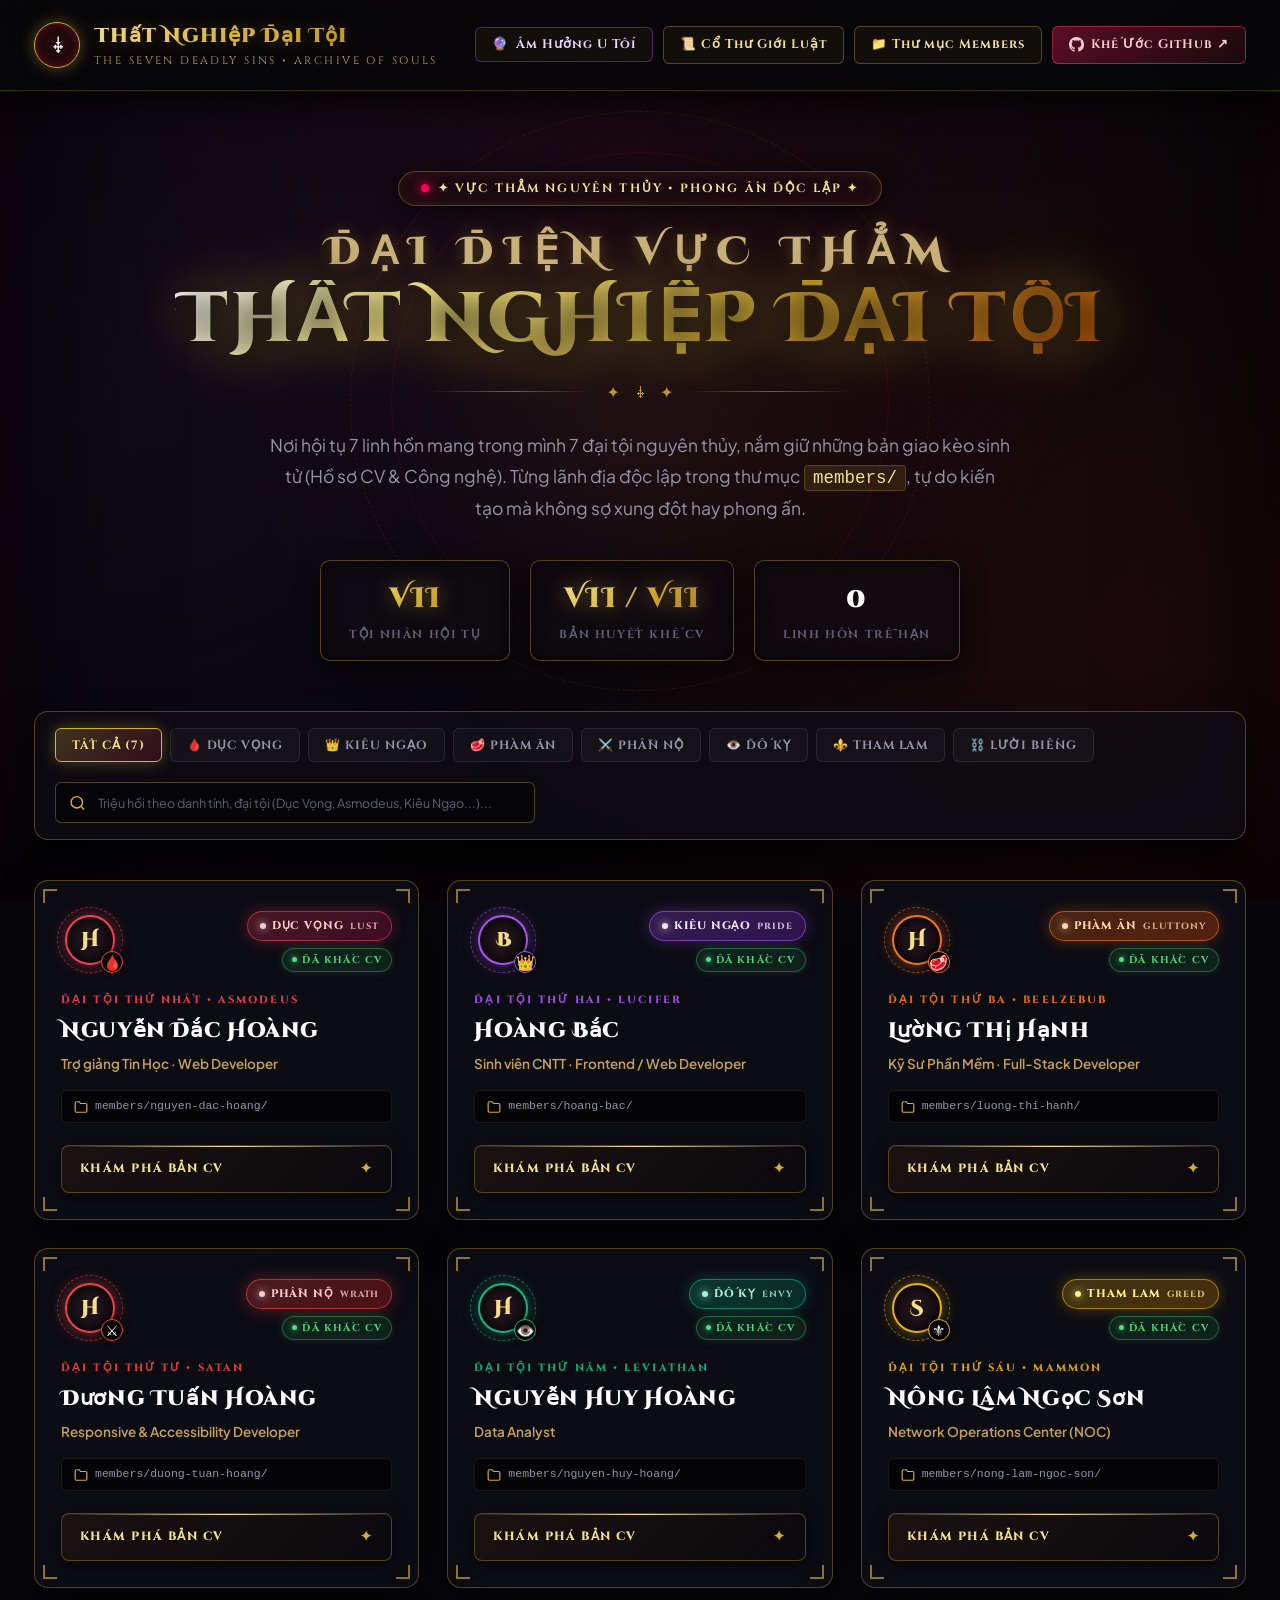
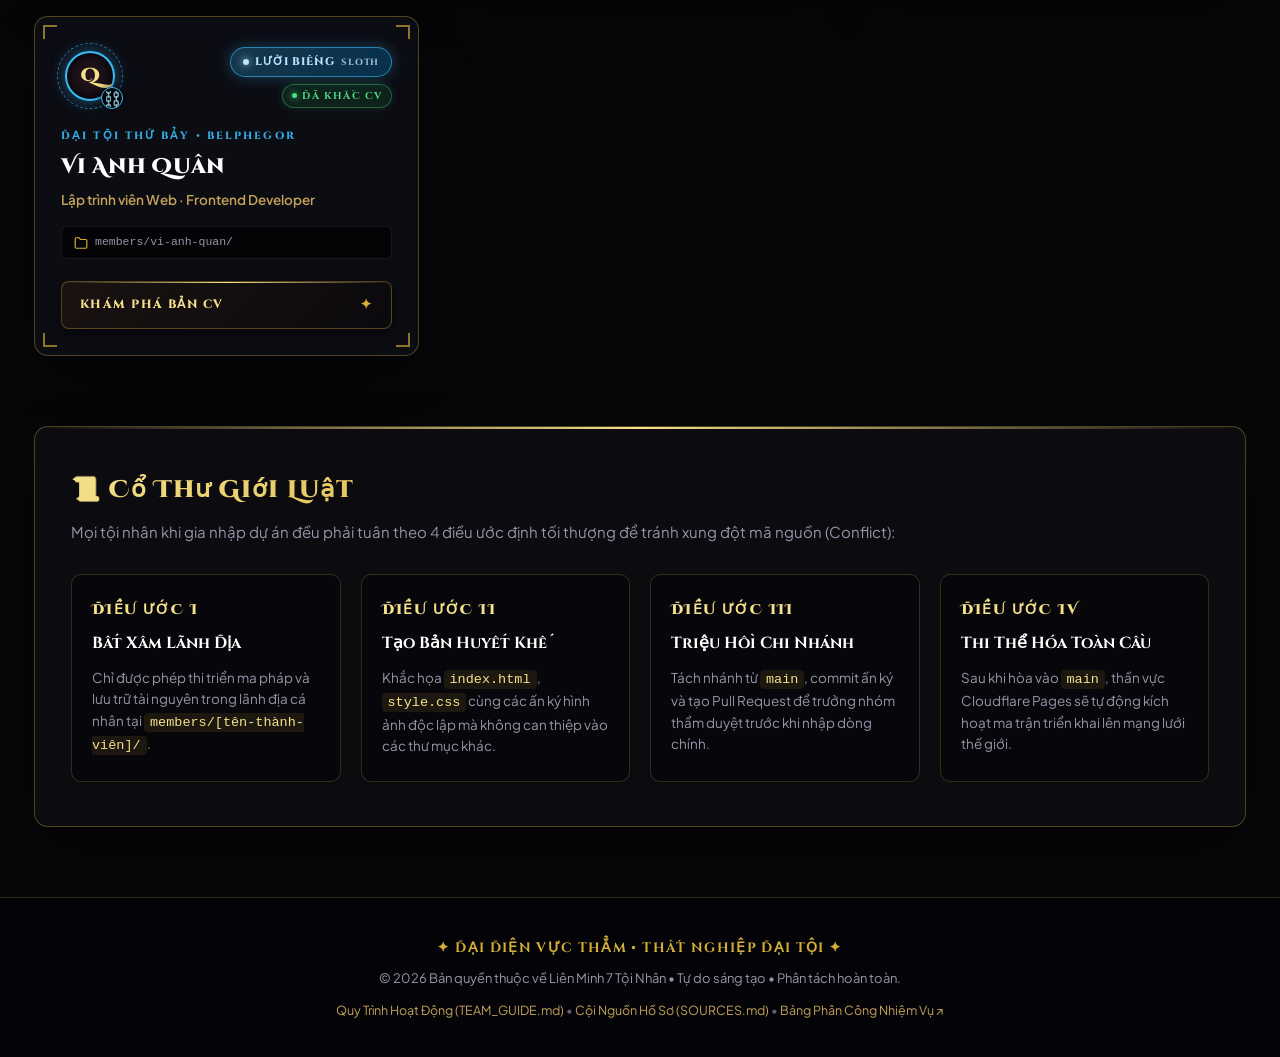
==== index.html @ 137ae4e3 "feat: overhaul main portal UI/UX with dark gothic horror, 3D tilt cards, ember canvas, and bling-bli" ====
<!DOCTYPE html>
<html lang="vi">
<head>
  <meta charset="UTF-8">
  <meta name="viewport" content="width=device-width, initial-scale=1.0">
  <title>Thất Nghiệp Đại Tội — Đại Điện Vực Thẳm 7 Tội Nhân</title>
  <meta name="description" content="Trang chủ và cổng lưu trữ hồ sơ CV cá nhân của 7 đại tội nhân nhóm Thất Nghiệp Đại Tội. Không gian hắc ám, huyền bí và độc lập.">
  <link rel="stylesheet" href="style.css">
  <link rel="icon" type="image/svg+xml" href="data:image/svg+xml,<svg xmlns='http://www.w3.org/2000/svg' viewBox='0 0 24 24' fill='%23d4af37'><polygon points='12 2 15 8 22 9 17 14 18 21 12 17 6 21 7 14 2 9 9 8 12 2'/></svg>">
</head>
<body>

  <!-- Dynamic Horror Canvas (Embers, Dark Mist & Bling Stars) -->
  <canvas id="horrorCanvas"></canvas>

  <!-- Dark Gothic Vignette -->
  <div class="vignette-overlay"></div>

  <!-- Top Navigation Bar -->
  <header class="site-header" id="topHeader">
    <div class="container nav-wrap">
      <a href="./" class="brand-badge" id="brandLink" title="Đại Điện Thất Nghiệp Đại Tội">
        <div class="brand-icon-seal">⸸</div>
        <div class="brand-text">
          <h1>Thất Nghiệp Đại Tội</h1>
          <span>THE SEVEN DEADLY SINS &bull; ARCHIVE OF SOULS</span>
        </div>
      </a>

      <nav class="nav-actions" aria-label="Điều hướng nhanh">
        <button class="btn-nav audio-toggle" id="btnAudioToggle" title="Bật/Tắt âm hưởng u tối huyền bí">
          <span id="audioIcon">🔮</span>
          <span id="audioText">Âm Hưởng U Tối</span>
        </button>
        <a class="btn-nav" href="#workflowSection" id="navRules">
          <span>📜 Cổ Thư Giới Luật</span>
        </a>
        <a class="btn-nav" href="members/" id="navMembersDir">
          <span>📁 Thư mục Members</span>
        </a>
        <a class="btn-nav primary" href="https://github.com/hoang-nguyen05/That-Nghiep-Dai-Toi" target="_blank" rel="noopener noreferrer" id="navGithub">
          <svg width="15" height="15" viewBox="0 0 24 24" fill="currentColor"><path d="M12 0C5.37 0 0 5.37 0 12c0 5.31 3.435 9.795 8.205 11.385.6.105.825-.255.825-.57 0-.285-.015-1.23-.015-2.235-3.015.555-3.795-.735-4.035-1.41-.135-.345-.72-1.41-1.23-1.695-.42-.225-1.02-.78-.015-.795.945-.015 1.62.87 1.845 1.23 1.08 1.815 2.805 1.305 3.495.99.105-.78.42-1.305.765-1.605-2.67-.3-5.46-1.335-5.46-5.925 0-1.305.465-2.385 1.23-3.225-.12-.3-.54-1.53.12-3.18 0 0 1.005-.315 3.3 1.23.96-.27 1.98-.405 3-.405s2.04.135 3 .405c2.295-1.56 3.3-1.23 3.3-1.23.66 1.65.24 2.88.12 3.18.765.84 1.23 1.905 1.23 3.225 0 4.605-2.805 5.625-5.475 5.925.435.375.81 1.095.81 2.22 0 1.605-.015 2.895-.015 3.3 0 .315.225.69.825.57A12.02 12.02 0 0024 12c0-6.63-5.37-12-12-12z"/></svg>
          <span>Khế Ước GitHub ↗</span>
        </a>
      </nav>
    </div>
  </header>

  <!-- Hero Section -->
  <main class="container" id="mainContent">
    <section class="hero">
      <div class="hero-occult-seal" aria-hidden="true"></div>

      <div class="hero-tag">
        <span class="dot"></span>
        <span>✦ VỰC THẲM NGUYÊN THỦY • PHONG ẤN ĐỘC LẬP ✦</span>
      </div>

      <h2 class="hero-title">
        <span class="title-top">ĐẠI ĐIỆN VỰC THẲM</span>
        <span class="highlight-gothic">THẤT NGHIỆP ĐẠI TỘI</span>
      </h2>

      <div class="hero-divider">
        <span>✦</span>
        <span>⸸</span>
        <span>✦</span>
      </div>

      <p class="hero-desc">
        Nơi hội tụ 7 linh hồn mang trong mình 7 đại tội nguyên thủy, nắm giữ những bản giao kèo sinh tử (Hồ sơ CV &amp; Công nghệ). Từng lãnh địa độc lập trong thư mục <code>members/</code>, tự do kiến tạo mà không sợ xung đột hay phong ấn.
      </p>

      <!-- Cursed Altar Statistics -->
      <div class="stats-grid">
        <div class="stat-item">
          <div class="stat-num active">VII</div>
          <div class="stat-label">Tội Nhân Hội Tụ</div>
        </div>
        <div class="stat-item">
          <div class="stat-num active">VII / VII</div>
          <div class="stat-label">Bản Huyết Khế CV</div>
        </div>
        <div class="stat-item">
          <div class="stat-num">0</div>
          <div class="stat-label">Linh Hồn Trễ Hạn</div>
        </div>
      </div>
    </section>

    <!-- Filter & Search Toolbar -->
    <section class="filter-bar" aria-label="Bộ lọc và tìm kiếm đại tội nhân">
      <div class="filter-tabs">
        <button class="filter-btn active" data-filter="all" id="filterAll">TẤT CẢ (7)</button>
        <button class="filter-btn" data-filter="lust" id="filterLust">🩸 Dục Vọng</button>
        <button class="filter-btn" data-filter="pride" id="filterPride">👑 Kiêu Ngạo</button>
        <button class="filter-btn" data-filter="gluttony" id="filterGluttony">🥩 Phàm Ăn</button>
        <button class="filter-btn" data-filter="wrath" id="filterWrath">⚔️ Phẫn Nộ</button>
        <button class="filter-btn" data-filter="envy" id="filterEnvy">👁️ Đố Kỵ</button>
        <button class="filter-btn" data-filter="greed" id="filterGreed">⚜️ Tham Lam</button>
        <button class="filter-btn" data-filter="sloth" id="filterSloth">⛓️ Lười Biếng</button>
      </div>

      <div class="search-box">
        <svg class="search-icon" viewBox="0 0 24 24" fill="none" stroke="currentColor" stroke-width="2"><circle cx="11" cy="11" r="8"></circle><line x1="21" y1="21" x2="16.65" y2="16.65"></line></svg>
        <input type="text" class="search-input" id="memberSearch" placeholder="Triệu hồi theo danh tính, đại tội (Dục Vọng, Asmodeus, Kiêu Ngạo...)..." aria-label="Tìm tội đồ">
      </div>
    </section>

    <!-- 7 Member Cards Grid -->
    <section class="members-grid" id="membersGrid" aria-label="Danh sách 7 đại tội nhân">

      <!-- 1. Nguyễn Đắc Hoàng - Dục Vọng -->
      <article class="card" data-sin-type="lust" data-status="ready" data-name="nguyễn đắc hoàng nguyen dac hoang" data-role="trợ giảng tin học web developer" data-sin="dục vọng duc vong lust asmodeus ái dục">
        <div class="card-glow-halo"></div>
        <div class="card-sheen"></div>
        <div class="card-corner tl"></div>
        <div class="card-corner tr"></div>
        <div class="card-corner bl"></div>
        <div class="card-corner br"></div>

        <div class="card-header">
          <div class="card-avatar-wrapper">
            <div class="card-avatar-rune"></div>
            <div class="card-avatar">H</div>
            <span class="sin-symbol-tag" title="Huyết Ngọc Ái Dục">🩸</span>
          </div>
          <div class="card-header-tags">
            <span class="badge-sin sin-lust" title="Đại Tội: Dục Vọng (Lust)">
              <span class="sin-gem"></span>
              <span>DỤC VỌNG</span>
              <span class="sin-latin">LUST</span>
            </span>
            <span class="badge-status ready">
              <span class="status-dot"></span> ĐÃ KHẮC CV
            </span>
          </div>
        </div>

        <div class="card-body">
          <div class="card-alias-label">ĐẠI TỘI THỨ NHẤT &bull; ASMODEUS</div>
          <h3 class="card-name">Nguyễn Đắc Hoàng</h3>
          <p class="card-role">Trợ giảng Tin Học · Web Developer</p>
          <div class="card-folder">
            <svg width="14" height="14" viewBox="0 0 24 24" fill="none" stroke="currentColor" stroke-width="2"><path d="M22 19a2 2 0 0 1-2 2H4a2 2 0 0 1-2-2V5a2 2 0 0 1 2-2h5l2 3h9a2 2 0 0 1 2 2z"></path></svg>
            <code>members/nguyen-dac-hoang/</code>
          </div>
        </div>

        <div class="card-actions">
          <a class="btn-cv-horror" href="members/nguyen-dac-hoang/" id="btnCvNguyenDacHoang">
            <span>KHÁM PHÁ BẢN CV</span>
            <span class="btn-rune">✦</span>
          </a>
        </div>
      </article>

      <!-- 2. Hoàng Bắc - Kiêu Ngạo -->
      <article class="card" data-sin-type="pride" data-status="ready" data-name="hoàng bắc hoang bac" data-role="sinh viên cntt frontend web developer" data-sin="kiêu ngạo kieu ngao pride lucifer ngạo mạn">
        <div class="card-glow-halo"></div>
        <div class="card-sheen"></div>
        <div class="card-corner tl"></div>
        <div class="card-corner tr"></div>
        <div class="card-corner bl"></div>
        <div class="card-corner br"></div>

        <div class="card-header">
          <div class="card-avatar-wrapper">
            <div class="card-avatar-rune"></div>
            <div class="card-avatar">B</div>
            <span class="sin-symbol-tag" title="Vương Miện Ngạo Mạn">👑</span>
          </div>
          <div class="card-header-tags">
            <span class="badge-sin sin-pride" title="Đại Tội: Kiêu Ngạo (Pride)">
              <span class="sin-gem"></span>
              <span>KIÊU NGẠO</span>
              <span class="sin-latin">PRIDE</span>
            </span>
            <span class="badge-status ready">
              <span class="status-dot"></span> ĐÃ KHẮC CV
            </span>
          </div>
        </div>

        <div class="card-body">
          <div class="card-alias-label">ĐẠI TỘI THỨ HAI &bull; LUCIFER</div>
          <h3 class="card-name">Hoàng Bắc</h3>
          <p class="card-role">Sinh viên CNTT · Frontend / Web Developer</p>
          <div class="card-folder">
            <svg width="14" height="14" viewBox="0 0 24 24" fill="none" stroke="currentColor" stroke-width="2"><path d="M22 19a2 2 0 0 1-2 2H4a2 2 0 0 1-2-2V5a2 2 0 0 1 2-2h5l2 3h9a2 2 0 0 1 2 2z"></path></svg>
            <code>members/hoang-bac/</code>
          </div>
        </div>

        <div class="card-actions">
          <a class="btn-cv-horror" href="members/hoang-bac/" id="btnCvHoangBac">
            <span>KHÁM PHÁ BẢN CV</span>
            <span class="btn-rune">✦</span>
          </a>
        </div>
      </article>

      <!-- 3. Lường Thị Hạnh - Phàm Ăn -->
      <article class="card" data-sin-type="gluttony" data-status="ready" data-name="lường thị hạnh lương thị hạnh lường hạnh luong thi hanh" data-role="kỹ sư phần mềm full-stack developer react node typescript" data-sin="phàm ăn pham an gluttony beelzebub bạo thực">
        <div class="card-glow-halo"></div>
        <div class="card-sheen"></div>
        <div class="card-corner tl"></div>
        <div class="card-corner tr"></div>
        <div class="card-corner bl"></div>
        <div class="card-corner br"></div>

        <div class="card-header">
          <div class="card-avatar-wrapper">
            <div class="card-avatar-rune"></div>
            <div class="card-avatar">H</div>
            <span class="sin-symbol-tag" title="Ngọn Lửa Bạo Thực">🥩</span>
          </div>
          <div class="card-header-tags">
            <span class="badge-sin sin-gluttony" title="Đại Tội: Phàm Ăn (Gluttony)">
              <span class="sin-gem"></span>
              <span>PHÀM ĂN</span>
              <span class="sin-latin">GLUTTONY</span>
            </span>
            <span class="badge-status ready">
              <span class="status-dot"></span> ĐÃ KHẮC CV
            </span>
          </div>
        </div>

        <div class="card-body">
          <div class="card-alias-label">ĐẠI TỘI THỨ BA &bull; BEELZEBUB</div>
          <h3 class="card-name">Lường Thị Hạnh</h3>
          <p class="card-role">Kỹ Sư Phần Mềm · Full-Stack Developer</p>
          <div class="card-folder">
            <svg width="14" height="14" viewBox="0 0 24 24" fill="none" stroke="currentColor" stroke-width="2"><path d="M22 19a2 2 0 0 1-2 2H4a2 2 0 0 1-2-2V5a2 2 0 0 1 2-2h5l2 3h9a2 2 0 0 1 2 2z"></path></svg>
            <code>members/luong-thi-hanh/</code>
          </div>
        </div>

        <div class="card-actions">
          <a class="btn-cv-horror" href="members/luong-thi-hanh/" id="btnCvLuongThiHanh">
            <span>KHÁM PHÁ BẢN CV</span>
            <span class="btn-rune">✦</span>
          </a>
        </div>
      </article>

      <!-- 4. Dương Tuấn Hoàng - Phẫn Nộ -->
      <article class="card" data-sin-type="wrath" data-status="ready" data-name="dương tuấn hoàng duong tuan hoang" data-role="frontend responsive accessibility web developer tv04" data-sin="phẫn nộ phan no wrath satan nộ hỏa">
        <div class="card-glow-halo"></div>
        <div class="card-sheen"></div>
        <div class="card-corner tl"></div>
        <div class="card-corner tr"></div>
        <div class="card-corner bl"></div>
        <div class="card-corner br"></div>

        <div class="card-header">
          <div class="card-avatar-wrapper">
            <div class="card-avatar-rune"></div>
            <div class="card-avatar">H</div>
            <span class="sin-symbol-tag" title="Huyết Kiếm Nộ Hỏa">⚔️</span>
          </div>
          <div class="card-header-tags">
            <span class="badge-sin sin-wrath" title="Đại Tội: Phẫn Nộ (Wrath)">
              <span class="sin-gem"></span>
              <span>PHẪN NỘ</span>
              <span class="sin-latin">WRATH</span>
            </span>
            <span class="badge-status ready">
              <span class="status-dot"></span> ĐÃ KHẮC CV
            </span>
          </div>
        </div>

        <div class="card-body">
          <div class="card-alias-label">ĐẠI TỘI THỨ TƯ &bull; SATAN</div>
          <h3 class="card-name">Dương Tuấn Hoàng</h3>
          <p class="card-role">Responsive &amp; Accessibility Developer</p>
          <div class="card-folder">
            <svg width="14" height="14" viewBox="0 0 24 24" fill="none" stroke="currentColor" stroke-width="2"><path d="M22 19a2 2 0 0 1-2 2H4a2 2 0 0 1-2-2V5a2 2 0 0 1 2-2h5l2 3h9a2 2 0 0 1 2 2z"></path></svg>
            <code>members/duong-tuan-hoang/</code>
          </div>
        </div>

        <div class="card-actions">
          <a class="btn-cv-horror" href="members/duong-tuan-hoang/" id="btnCvDuongTuanHoang">
            <span>KHÁM PHÁ BẢN CV</span>
            <span class="btn-rune">✦</span>
          </a>
        </div>
      </article>

      <!-- 5. Nguyễn Huy Hoàng - Đố Kỵ -->
      <article class="card" data-sin-type="envy" data-status="ready" data-name="nguyễn huy hoàng nguyen huy hoang" data-role="data analyst phân tích dữ liệu python django sqlite" data-sin="đố kỵ do ky do ki envy leviathan tật đố">
        <div class="card-glow-halo"></div>
        <div class="card-sheen"></div>
        <div class="card-corner tl"></div>
        <div class="card-corner tr"></div>
        <div class="card-corner bl"></div>
        <div class="card-corner br"></div>

        <div class="card-header">
          <div class="card-avatar-wrapper">
            <div class="card-avatar-rune"></div>
            <div class="card-avatar">H</div>
            <span class="sin-symbol-tag" title="Nhãn Ma Tật Đố">👁️</span>
          </div>
          <div class="card-header-tags">
            <span class="badge-sin sin-envy" title="Đại Tội: Đố Kỵ (Envy)">
              <span class="sin-gem"></span>
              <span>ĐỐ KỴ</span>
              <span class="sin-latin">ENVY</span>
            </span>
            <span class="badge-status ready">
              <span class="status-dot"></span> ĐÃ KHẮC CV
            </span>
          </div>
        </div>

        <div class="card-body">
          <div class="card-alias-label">ĐẠI TỘI THỨ NĂM &bull; LEVIATHAN</div>
          <h3 class="card-name">Nguyễn Huy Hoàng</h3>
          <p class="card-role">Data Analyst</p>
          <div class="card-folder">
            <svg width="14" height="14" viewBox="0 0 24 24" fill="none" stroke="currentColor" stroke-width="2"><path d="M22 19a2 2 0 0 1-2 2H4a2 2 0 0 1-2-2V5a2 2 0 0 1 2-2h5l2 3h9a2 2 0 0 1 2 2z"></path></svg>
            <code>members/nguyen-huy-hoang/</code>
          </div>
        </div>

        <div class="card-actions">
          <a class="btn-cv-horror" href="members/nguyen-huy-hoang/" id="btnCvNguyenHuyHoang">
            <span>KHÁM PHÁ BẢN CV</span>
            <span class="btn-rune">✦</span>
          </a>
        </div>
      </article>

      <!-- 6. Nông Lâm Ngọc Sơn - Tham Lam -->
      <article class="card" data-sin-type="greed" data-status="ready" data-name="nông lâm ngọc sơn nong lam ngoc son" data-role="network operations center noc hạ tầng mạng cisco mikrotik" data-sin="tham lam greed mammon hoàng kim">
        <div class="card-glow-halo"></div>
        <div class="card-sheen"></div>
        <div class="card-corner tl"></div>
        <div class="card-corner tr"></div>
        <div class="card-corner bl"></div>
        <div class="card-corner br"></div>

        <div class="card-header">
          <div class="card-avatar-wrapper">
            <div class="card-avatar-rune"></div>
            <div class="card-avatar">S</div>
            <span class="sin-symbol-tag" title="Thánh Vật Hoàng Kim">⚜️</span>
          </div>
          <div class="card-header-tags">
            <span class="badge-sin sin-greed" title="Đại Tội: Tham Lam (Greed)">
              <span class="sin-gem"></span>
              <span>THAM LAM</span>
              <span class="sin-latin">GREED</span>
            </span>
            <span class="badge-status ready">
              <span class="status-dot"></span> ĐÃ KHẮC CV
            </span>
          </div>
        </div>

        <div class="card-body">
          <div class="card-alias-label">ĐẠI TỘI THỨ SÁU &bull; MAMMON</div>
          <h3 class="card-name">Nông Lâm Ngọc Sơn</h3>
          <p class="card-role">Network Operations Center (NOC)</p>
          <div class="card-folder">
            <svg width="14" height="14" viewBox="0 0 24 24" fill="none" stroke="currentColor" stroke-width="2"><path d="M22 19a2 2 0 0 1-2 2H4a2 2 0 0 1-2-2V5a2 2 0 0 1 2-2h5l2 3h9a2 2 0 0 1 2 2z"></path></svg>
            <code>members/nong-lam-ngoc-son/</code>
          </div>
        </div>

        <div class="card-actions">
          <a class="btn-cv-horror" href="members/nong-lam-ngoc-son/" id="btnCvNongLamNgocSon">
            <span>KHÁM PHÁ BẢN CV</span>
            <span class="btn-rune">✦</span>
          </a>
        </div>
      </article>

      <!-- 7. Vi Anh Quân - Lười Biếng -->
      <article class="card" data-sin-type="sloth" data-status="ready" data-name="vi anh quân vi anh quan" data-role="lập trình viên web sinh viên cntt html css javascript tv07" data-sin="lười biếng luoi bieng sloth belphegor đọa lạc">
        <div class="card-glow-halo"></div>
        <div class="card-sheen"></div>
        <div class="card-corner tl"></div>
        <div class="card-corner tr"></div>
        <div class="card-corner bl"></div>
        <div class="card-corner br"></div>

        <div class="card-header">
          <div class="card-avatar-wrapper">
            <div class="card-avatar-rune"></div>
            <div class="card-avatar">Q</div>
            <span class="sin-symbol-tag" title="Xiềng Xích Đọa Lạc">⛓️</span>
          </div>
          <div class="card-header-tags">
            <span class="badge-sin sin-sloth" title="Đại Tội: Lười Biếng (Sloth)">
              <span class="sin-gem"></span>
              <span>LƯỜI BIẾNG</span>
              <span class="sin-latin">SLOTH</span>
            </span>
            <span class="badge-status ready">
              <span class="status-dot"></span> ĐÃ KHẮC CV
            </span>
          </div>
        </div>

        <div class="card-body">
          <div class="card-alias-label">ĐẠI TỘI THỨ BẢY &bull; BELPHEGOR</div>
          <h3 class="card-name">Vi Anh Quân</h3>
          <p class="card-role">Lập trình viên Web · Frontend Developer</p>
          <div class="card-folder">
            <svg width="14" height="14" viewBox="0 0 24 24" fill="none" stroke="currentColor" stroke-width="2"><path d="M22 19a2 2 0 0 1-2 2H4a2 2 0 0 1-2-2V5a2 2 0 0 1 2-2h5l2 3h9a2 2 0 0 1 2 2z"></path></svg>
            <code>members/vi-anh-quan/</code>
          </div>
        </div>

        <div class="card-actions">
          <a class="btn-cv-horror" href="members/vi-anh-quan/" id="btnCvViAnhQuan">
            <span>KHÁM PHÁ BẢN CV</span>
            <span class="btn-rune">✦</span>
          </a>
        </div>
      </article>

    </section>

    <!-- Empty search notice -->
    <div id="noResults" style="display: none; text-align: center; padding: 50px 20px; color: var(--gold-primary); font-family: var(--font-gothic);">
      <div style="font-size: 32px; margin-bottom: 10px;">🕯️</div>
      Không tìm thấy đại tội nhân nào khớp với linh ảnh tìm kiếm.
    </div>

    <!-- Workflow & Guide Section (Ancient Gothic Tablets) -->
    <section class="info-section" id="workflowSection">
      <h3 class="info-title">
        <span>📜 Cổ Thư Giới Luật</span>
        <span style="font-size: 14px; opacity: 0.7;">&bull; BẢN ĐỒNG THUẬN BẤT KHẢ XÂM PHẠM</span>
      </h3>
      <p class="info-desc">Mọi tội nhân khi gia nhập dự án đều phải tuân theo 4 điều ước định tối thượng để tránh xung đột mã nguồn (Conflict):</p>

      <div class="workflow-steps">
        <div class="step-card">
          <div class="step-num">ĐIỀU ƯỚC I</div>
          <div class="step-title">Bất Xâm Lãnh Địa</div>
          <p class="step-text">Chỉ được phép thi triển ma pháp và lưu trữ tài nguyên trong lãnh địa cá nhân tại <code>members/[tên-thành-viên]/</code>.</p>
        </div>

        <div class="step-card">
          <div class="step-num">ĐIỀU ƯỚC II</div>
          <div class="step-title">Tạo Bản Huyết Khế</div>
          <p class="step-text">Khắc họa <code>index.html</code>, <code>style.css</code> cùng các ấn ký hình ảnh độc lập mà không can thiệp vào các thư mục khác.</p>
        </div>

        <div class="step-card">
          <div class="step-num">ĐIỀU ƯỚC III</div>
          <div class="step-title">Triệu Hồi Chi Nhánh</div>
          <p class="step-text">Tách nhánh từ <code>main</code>, commit ấn ký và tạo Pull Request để trưởng nhóm thẩm duyệt trước khi nhập dòng chính.</p>
        </div>

        <div class="step-card">
          <div class="step-num">ĐIỀU ƯỚC IV</div>
          <div class="step-title">Thi Thể Hóa Toàn Cầu</div>
          <p class="step-text">Sau khi hòa vào <code>main</code>, thần vực Cloudflare Pages sẽ tự động kích hoạt ma trận triển khai lên mạng lưới thế giới.</p>
        </div>
      </div>
    </section>
  </main>

  <!-- Site Footer -->
  <footer class="site-footer">
    <div class="container">
      <p style="font-family: var(--font-gothic); letter-spacing: 0.1em; font-weight: 700; color: #d4af37;">
        ✦ ĐẠI ĐIỆN VỰC THẲM &bull; THẤT NGHIỆP ĐẠI TỘI ✦
      </p>
      <p style="margin-top: 8px; color: var(--text-muted); font-size: 13px;">
        © 2026 Bản quyền thuộc về Liên Minh 7 Tội Nhân &bull; Tự do sáng tạo &bull; Phân tách hoàn toàn.
      </p>
      <p style="margin-top: 12px; font-size: 12.5px;">
        <a href="TEAM_GUIDE.md">Quy Trình Hoạt Động (TEAM_GUIDE.md)</a> &bull;
        <a href="members/SOURCES.md">Cội Nguồn Hồ Sơ (SOURCES.md)</a> &bull;
        <a href="https://github.com/users/hoang-nguyen05/projects/1" target="_blank" rel="noopener noreferrer">Bảng Phân Công Nhiệm Vụ ↗</a>
      </p>
    </div>
  </footer>

  <script src="script.js"></script>
</body>
</html>
---- style.css ----
/* ==========================================================================
   THẤT NGHIỆP ĐẠI TỘI — THE SEVEN DEADLY SINS
   Dark Gothic Horror & Eldritch Luxury Style System
   ========================================================================== */

@import url('https://fonts.googleapis.com/css2?family=Cinzel+Decorative:wght@700;900&family=Cinzel:wght@600;700;800;900&family=Plus+Jakarta+Sans:wght@400;500;600;700&display=swap');

:root {
  /* Abyssal Palette */
  --bg-abyss: #07070a;
  --bg-card: rgba(14, 14, 22, 0.82);
  --bg-card-hover: rgba(22, 22, 34, 0.95);
  
  /* Gilded & Occult Borders */
  --border-gold: rgba(212, 175, 55, 0.35);
  --border-gold-bright: rgba(245, 215, 110, 0.7);
  --border-dark: rgba(255, 255, 255, 0.08);
  
  /* Metallic Gold Radiance */
  --gold-primary: #d4af37;
  --gold-light: #f5e08b;
  --gold-dark: #8a6f27;
  --gold-glow: 0 0 25px rgba(212, 175, 55, 0.45);
  --gold-gradient: linear-gradient(135deg, #f5e08b 0%, #d4af37 50%, #aa7c11 100%);
  --blood-gradient: linear-gradient(135deg, #ff4d6d 0%, #b5179e 50%, #7209b7 100%);

  /* Typography */
  --font-gothic-title: 'Cinzel Decorative', Georgia, serif;
  --font-gothic: 'Cinzel', Georgia, serif;
  --font-body: 'Plus Jakarta Sans', system-ui, -apple-system, sans-serif;

  /* Text Colors */
  --text-pure: #ffffff;
  --text-gold: #f5e08b;
  --text-muted: #9496a8;
  --text-dark-muted: #5e6074;

  /* Sin Archetypes */
  --sin-lust-color: #f43f5e;
  --sin-lust-glow: rgba(244, 63, 94, 0.45);
  --sin-greed-color: #eab308;
  --sin-greed-glow: rgba(234, 179, 8, 0.45);
  --sin-pride-color: #a855f7;
  --sin-pride-glow: rgba(168, 85, 247, 0.45);
  --sin-gluttony-color: #f97316;
  --sin-gluttony-glow: rgba(249, 115, 22, 0.45);
  --sin-envy-color: #10b981;
  --sin-envy-glow: rgba(16, 185, 129, 0.45);
  --sin-sloth-color: #38bdf8;
  --sin-sloth-glow: rgba(56, 189, 248, 0.45);
  --sin-wrath-color: #ef4444;
  --sin-wrath-glow: rgba(239, 68, 68, 0.55);

  --radius-card: 14px;
  --shadow-horror: 0 20px 50px -15px rgba(0, 0, 0, 0.9);
}

/* Base Reset */
*, *::before, *::after {
  box-sizing: border-box;
  margin: 0;
  padding: 0;
}

html {
  scroll-behavior: smooth;
}

body {
  font-family: var(--font-body);
  background-color: var(--bg-abyss);
  color: var(--text-pure);
  line-height: 1.6;
  min-height: 100vh;
  position: relative;
  overflow-x: hidden;
  background-image: 
    radial-gradient(ellipse at 50% 0%, rgba(136, 19, 55, 0.16) 0%, transparent 60%),
    radial-gradient(circle at 10% 40%, rgba(88, 28, 135, 0.12) 0%, transparent 50%),
    radial-gradient(circle at 90% 70%, rgba(185, 28, 28, 0.12) 0%, transparent 50%);
  background-attachment: fixed;
}

/* Background Canvas for Embers, Fog & Bling-Bling */
#horrorCanvas {
  position: fixed;
  top: 0;
  left: 0;
  width: 100vw;
  height: 100vh;
  pointer-events: none;
  z-index: 0;
}

/* Gothic Vignette Overlay */
.vignette-overlay {
  position: fixed;
  top: 0;
  left: 0;
  width: 100vw;
  height: 100vh;
  box-shadow: inset 0 0 160px rgba(0, 0, 0, 0.95), inset 0 0 60px rgba(136, 19, 55, 0.2);
  pointer-events: none;
  z-index: 1;
}

/* Mouse Sparkle Trails */
.mouse-sparkle {
  position: fixed;
  pointer-events: none;
  z-index: 9999;
  font-size: 13px;
  color: var(--gold-light);
  text-shadow: 0 0 8px var(--gold-primary), 0 0 16px rgba(255, 255, 255, 0.8);
  animation: sparkleFly 0.8s cubic-bezier(0.25, 1, 0.5, 1) forwards;
}

@keyframes sparkleFly {
  0% {
    opacity: 1;
    transform: translate(0, 0) scale(1) rotate(0deg);
  }
  100% {
    opacity: 0;
    transform: translate(var(--drift-x, 0px), var(--drift-y, -25px)) scale(0.2) rotate(45deg);
  }
}

/* Container */
.container {
  max-width: 1260px;
  margin: 0 auto;
  padding: 0 24px;
  position: relative;
  z-index: 10;
}

/* ==========================================================================
   Site Header & Navigation
   ========================================================================== */
header.site-header {
  padding: 20px 0;
  border-bottom: 1px solid rgba(212, 175, 55, 0.22);
  backdrop-filter: blur(16px);
  -webkit-backdrop-filter: blur(16px);
  position: sticky;
  top: 0;
  z-index: 100;
  background: rgba(7, 7, 10, 0.88);
  box-shadow: 0 10px 30px rgba(0, 0, 0, 0.8), 0 1px 0 rgba(212, 175, 55, 0.15);
}

.nav-wrap {
  display: flex;
  justify-content: space-between;
  align-items: center;
  flex-wrap: wrap;
  gap: 16px;
}

.brand-badge {
  display: flex;
  align-items: center;
  gap: 14px;
  text-decoration: none;
  color: var(--text-pure);
  transition: transform 0.3s ease;
}

.brand-badge:hover {
  transform: translateY(-1px);
}

.brand-icon-seal {
  width: 46px;
  height: 46px;
  background: radial-gradient(circle, #2a0b12 0%, #10060a 100%);
  border: 1.5px solid var(--gold-primary);
  border-radius: 50%;
  display: flex;
  align-items: center;
  justify-content: center;
  font-size: 22px;
  position: relative;
  box-shadow: 0 0 16px rgba(212, 175, 55, 0.4), inset 0 0 10px rgba(185, 28, 28, 0.5);
  animation: pulseSeal 3s infinite alternate ease-in-out;
}

@keyframes pulseSeal {
  0% { box-shadow: 0 0 14px rgba(212, 175, 55, 0.3), inset 0 0 8px rgba(185, 28, 28, 0.4); }
  100% { box-shadow: 0 0 24px rgba(212, 175, 55, 0.7), inset 0 0 14px rgba(225, 29, 72, 0.7); }
}

.brand-text h1 {
  font-family: var(--font-gothic-title);
  font-size: 20px;
  font-weight: 900;
  letter-spacing: 0.05em;
  background: var(--gold-gradient);
  -webkit-background-clip: text;
  -webkit-text-fill-color: transparent;
  text-shadow: 0 0 20px rgba(212, 175, 55, 0.3);
}

.brand-text span {
  font-family: var(--font-gothic);
  font-size: 11px;
  color: #c4a159;
  letter-spacing: 0.22em;
  text-transform: uppercase;
  display: block;
}

.nav-actions {
  display: flex;
  align-items: center;
  gap: 10px;
  flex-wrap: wrap;
}

.btn-nav {
  display: inline-flex;
  align-items: center;
  gap: 7px;
  font-family: var(--font-gothic);
  font-size: 12.5px;
  font-weight: 700;
  letter-spacing: 0.08em;
  color: var(--gold-light);
  text-decoration: none;
  padding: 8px 16px;
  border-radius: 6px;
  border: 1px solid var(--border-gold);
  background: rgba(26, 20, 16, 0.6);
  backdrop-filter: blur(8px);
  transition: all 0.25s ease;
  position: relative;
  overflow: hidden;
  cursor: pointer;
}

.btn-nav::after {
  content: "";
  position: absolute;
  top: 0;
  left: -100%;
  width: 60%;
  height: 100%;
  background: linear-gradient(90deg, transparent, rgba(255, 255, 255, 0.2), transparent);
  transform: skewX(-25deg);
  transition: 0.5s;
}

.btn-nav:hover::after {
  left: 150%;
}

.btn-nav:hover {
  color: #ffffff;
  border-color: var(--gold-light);
  background: rgba(45, 30, 20, 0.85);
  box-shadow: 0 0 15px rgba(212, 175, 55, 0.35);
  transform: translateY(-1px);
}

.btn-nav.primary {
  background: linear-gradient(135deg, rgba(136, 19, 55, 0.65) 0%, rgba(30, 10, 15, 0.85) 100%);
  border-color: rgba(244, 63, 94, 0.5);
  color: #fecdd3;
}

.btn-nav.primary:hover {
  border-color: #fda4af;
  box-shadow: 0 0 18px rgba(244, 63, 94, 0.5);
}

.btn-nav.audio-toggle {
  border-color: rgba(168, 85, 247, 0.4);
  color: #e9d5ff;
}

.btn-nav.audio-toggle.active {
  background: linear-gradient(135deg, rgba(88, 28, 135, 0.6), rgba(30, 10, 45, 0.8));
  border-color: #c084fc;
  box-shadow: 0 0 16px rgba(168, 85, 247, 0.5);
}

/* ==========================================================================
   Hero Section — Grand Dark Gothic Altar
   ========================================================================== */
.hero {
  padding: 80px 0 50px;
  text-align: center;
  position: relative;
}

/* Rotating Occult Seal Background */
.hero-occult-seal {
  position: absolute;
  top: 50%;
  left: 50%;
  width: 580px;
  height: 580px;
  transform: translate(-50%, -50%);
  background: radial-gradient(circle, rgba(212, 175, 55, 0.05) 0%, transparent 70%);
  border-radius: 50%;
  border: 1px dashed rgba(212, 175, 55, 0.12);
  pointer-events: none;
  z-index: -1;
  animation: rotateSeal 90s linear infinite;
}

.hero-occult-seal::before {
  content: "";
  position: absolute;
  inset: 40px;
  border-radius: 50%;
  border: 1px solid rgba(225, 29, 72, 0.1);
}

@keyframes rotateSeal {
  0% { transform: translate(-50%, -50%) rotate(0deg); }
  100% { transform: translate(-50%, -50%) rotate(360deg); }
}

.hero-tag {
  display: inline-flex;
  align-items: center;
  gap: 9px;
  background: rgba(30, 12, 18, 0.65);
  border: 1px solid rgba(212, 175, 55, 0.35);
  padding: 7px 22px;
  border-radius: 30px;
  margin-bottom: 24px;
  box-shadow: 0 4px 20px rgba(0, 0, 0, 0.6), inset 0 0 12px rgba(212, 175, 55, 0.1);
}

.hero-tag .dot {
  width: 8px;
  height: 8px;
  border-radius: 50%;
  background: #ff0055;
  box-shadow: 0 0 10px #ff0055, 0 0 20px #ff0055;
  animation: pulseDot 1.8s infinite alternate;
}

@keyframes pulseDot {
  0% { transform: scale(0.9); opacity: 0.6; }
  100% { transform: scale(1.3); opacity: 1; }
}

.hero-tag span {
  font-family: var(--font-gothic);
  font-size: 12px;
  font-weight: 700;
  letter-spacing: 0.18em;
  text-transform: uppercase;
  color: var(--gold-light);
}

.hero-title {
  font-family: var(--font-gothic-title);
  font-size: clamp(38px, 6vw, 70px);
  font-weight: 900;
  letter-spacing: 0.04em;
  line-height: 1.15;
  margin-bottom: 18px;
  text-transform: uppercase;
  text-shadow: 0 4px 30px rgba(0, 0, 0, 0.9);
}

.hero-title .title-top {
  display: block;
  font-size: 0.55em;
  letter-spacing: 0.28em;
  color: #c9b07a;
  text-shadow: 0 0 15px rgba(212, 175, 55, 0.3);
  margin-bottom: 6px;
}

.hero-title .highlight-gothic {
  background: linear-gradient(135deg, #ffffff 0%, #fef08a 25%, #d4af37 60%, #b45309 100%);
  -webkit-background-clip: text;
  -webkit-text-fill-color: transparent;
  display: inline-block;
  position: relative;
  filter: drop-shadow(0 0 25px rgba(212, 175, 55, 0.45));
}

.hero-divider {
  display: flex;
  align-items: center;
  justify-content: center;
  gap: 16px;
  margin: 18px auto 26px;
  color: var(--gold-primary);
  font-size: 16px;
  max-width: 420px;
  opacity: 0.85;
}

.hero-divider::before,
.hero-divider::after {
  content: "";
  flex: 1;
  height: 1px;
  background: linear-gradient(90deg, transparent, rgba(212, 175, 55, 0.6), transparent);
}

.hero-desc {
  font-size: clamp(15px, 1.8vw, 17.5px);
  color: var(--text-muted);
  max-width: 740px;
  margin: 0 auto 36px;
  line-height: 1.75;
}

.hero-desc code {
  font-family: monospace;
  background: rgba(212, 175, 55, 0.12);
  color: var(--gold-light);
  padding: 2px 8px;
  border-radius: 4px;
  border: 1px solid rgba(212, 175, 55, 0.25);
}

/* Ancient Altar Stat Items */
.stats-grid {
  display: flex;
  justify-content: center;
  gap: 20px;
  flex-wrap: wrap;
  margin-top: 24px;
}

.stat-item {
  background: rgba(16, 12, 18, 0.7);
  border: 1px solid var(--border-gold);
  padding: 16px 28px;
  border-radius: 10px;
  text-align: center;
  min-width: 170px;
  box-shadow: 0 10px 25px rgba(0, 0, 0, 0.6), inset 0 0 15px rgba(0, 0, 0, 0.5);
  position: relative;
  overflow: hidden;
  transition: transform 0.3s ease, border-color 0.3s ease;
}

.stat-item:hover {
  transform: translateY(-3px);
  border-color: var(--gold-light);
  box-shadow: 0 12px 30px rgba(0, 0, 0, 0.8), 0 0 20px rgba(212, 175, 55, 0.25);
}

.stat-num {
  font-family: var(--font-gothic-title);
  font-size: 28px;
  font-weight: 900;
  color: #ffffff;
  letter-spacing: 0.05em;
}

.stat-num.active {
  background: var(--gold-gradient);
  -webkit-background-clip: text;
  -webkit-text-fill-color: transparent;
  filter: drop-shadow(0 0 10px rgba(212, 175, 55, 0.5));
}

.stat-label {
  font-family: var(--font-gothic);
  font-size: 11.5px;
  font-weight: 700;
  letter-spacing: 0.14em;
  text-transform: uppercase;
  color: var(--text-dark-muted);
  margin-top: 4px;
}

/* ==========================================================================
   Filter & Search Toolbar
   ========================================================================== */
.filter-bar {
  display: flex;
  justify-content: space-between;
  align-items: center;
  gap: 20px;
  margin-bottom: 40px;
  flex-wrap: wrap;
  background: rgba(15, 13, 20, 0.75);
  border: 1px solid var(--border-gold);
  padding: 16px 20px;
  border-radius: var(--radius-card);
  backdrop-filter: blur(12px);
  box-shadow: 0 15px 35px rgba(0, 0, 0, 0.7);
}

.filter-tabs {
  display: flex;
  gap: 8px;
  flex-wrap: wrap;
}

.filter-btn {
  background: rgba(255, 255, 255, 0.03);
  border: 1px solid rgba(255, 255, 255, 0.09);
  color: var(--text-muted);
  padding: 8px 16px;
  border-radius: 6px;
  font-family: var(--font-gothic);
  font-size: 12px;
  font-weight: 700;
  letter-spacing: 0.08em;
  text-transform: uppercase;
  cursor: pointer;
  transition: all 0.2s ease;
}

.filter-btn:hover {
  color: #ffffff;
  border-color: rgba(212, 175, 55, 0.4);
  background: rgba(212, 175, 55, 0.08);
}

.filter-btn.active {
  background: linear-gradient(135deg, rgba(212, 175, 55, 0.25) 0%, rgba(136, 19, 55, 0.3) 100%);
  color: var(--gold-light);
  border-color: var(--gold-primary);
  box-shadow: 0 0 15px rgba(212, 175, 55, 0.35);
}

.search-box {
  position: relative;
  min-width: 320px;
  flex: 1;
  max-width: 480px;
}

.search-icon {
  position: absolute;
  left: 14px;
  top: 50%;
  transform: translateY(-50%);
  width: 17px;
  height: 17px;
  color: var(--gold-primary);
  pointer-events: none;
}

.search-input {
  width: 100%;
  background: rgba(7, 7, 10, 0.85);
  border: 1px solid var(--border-gold);
  border-radius: 6px;
  padding: 11px 16px 11px 42px;
  color: #ffffff;
  font-family: var(--font-body);
  font-size: 13.5px;
  outline: none;
  transition: all 0.25s ease;
}

.search-input::placeholder {
  color: var(--text-dark-muted);
  font-size: 12.5px;
}

.search-input:focus {
  border-color: var(--gold-light);
  box-shadow: 0 0 20px rgba(212, 175, 55, 0.45);
  background: rgba(12, 10, 16, 0.95);
}

/* ==========================================================================
   Members Grid & Cards ("Lồng Lộn, Bay Bổng, Bling Bling Kinh Dị")
   ========================================================================== */
.members-grid {
  display: grid;
  grid-template-columns: repeat(auto-fill, minmax(360px, 1fr));
  gap: 28px;
  margin-bottom: 70px;
  perspective: 1200px;
}

/* Card Container with 3D Tilt */
.card {
  background: var(--bg-card);
  backdrop-filter: blur(18px);
  -webkit-backdrop-filter: blur(18px);
  border: 1px solid var(--border-gold);
  border-radius: var(--radius-card);
  padding: 30px 26px 26px;
  box-shadow: var(--shadow-horror);
  display: flex;
  flex-direction: column;
  position: relative;
  overflow: hidden;
  transition: transform 0.3s cubic-bezier(0.2, 0.8, 0.2, 1), box-shadow 0.3s ease, border-color 0.3s ease;
  transform-style: preserve-3d;
  cursor: default;
}

/* Gothic Corner Filigree (The 4 Gilded Corners) */
.card-corner {
  position: absolute;
  width: 14px;
  height: 14px;
  pointer-events: none;
  z-index: 5;
  border: 2px solid var(--gold-primary);
  opacity: 0.65;
  transition: opacity 0.3s ease, transform 0.3s ease;
}

.card-corner.tl { top: 8px; left: 8px; border-right: none; border-bottom: none; }
.card-corner.tr { top: 8px; right: 8px; border-left: none; border-bottom: none; }
.card-corner.bl { bottom: 8px; left: 8px; border-right: none; border-top: none; }
.card-corner.br { bottom: 8px; right: 8px; border-left: none; border-top: none; }

.card:hover .card-corner {
  opacity: 1;
  border-color: var(--gold-light);
  transform: scale(1.1);
  box-shadow: 0 0 10px rgba(212, 175, 55, 0.6);
}

/* Dynamic Radial Specular Highlight (Follows Mouse Cursor) */
.card-glow-halo {
  position: absolute;
  top: 0;
  left: 0;
  right: 0;
  bottom: 0;
  background: radial-gradient(circle 280px at var(--mouse-x, 50%) var(--mouse-y, 50%), var(--card-glow-color, rgba(212, 175, 55, 0.15)), transparent 70%);
  pointer-events: none;
  z-index: 2;
  opacity: 0;
  transition: opacity 0.3s ease;
}

.card:hover .card-glow-halo {
  opacity: 1;
}

/* Metallic Diagonal Light Sheen ("Bling-Bling" sweep) */
.card-sheen {
  position: absolute;
  top: -50%;
  left: -100%;
  width: 60%;
  height: 200%;
  background: linear-gradient(
    90deg,
    transparent 0%,
    rgba(255, 255, 255, 0.05) 40%,
    rgba(255, 240, 180, 0.25) 50%,
    rgba(255, 255, 255, 0.05) 60%,
    transparent 100%
  );
  transform: rotate(30deg);
  pointer-events: none;
  z-index: 3;
  transition: none;
}

.card:hover .card-sheen {
  animation: metallicSweep 0.9s ease-out forwards;
}

@keyframes metallicSweep {
  0% { left: -100%; }
  100% { left: 160%; }
}

/* Card Hover States */
.card:hover {
  transform: translateY(-8px) scale(1.015);
  border-color: var(--card-border-hover, var(--gold-light));
  box-shadow: 0 25px 55px -10px rgba(0, 0, 0, 0.95), var(--card-box-glow, 0 0 30px rgba(212, 175, 55, 0.35));
}

/* Card Header */
.card-header {
  display: flex;
  justify-content: space-between;
  align-items: flex-start;
  margin-bottom: 20px;
  position: relative;
  z-index: 4;
}

/* Avatar with Occult Rune Frame */
.card-avatar-wrapper {
  position: relative;
  width: 58px;
  height: 58px;
  display: flex;
  align-items: center;
  justify-content: center;
}

.card-avatar-rune {
  position: absolute;
  inset: -4px;
  border-radius: 50%;
  border: 1px dashed var(--sin-border-color, var(--gold-primary));
  opacity: 0.6;
  animation: rotateAvatarRune 25s linear infinite;
}

@keyframes rotateAvatarRune {
  0% { transform: rotate(0deg); }
  100% { transform: rotate(360deg); }
}

.card-avatar {
  width: 50px;
  height: 50px;
  border-radius: 50%;
  background: radial-gradient(circle, #25161c 0%, #0d0a10 100%);
  border: 2px solid var(--sin-border-color, var(--gold-primary));
  display: flex;
  align-items: center;
  justify-content: center;
  font-family: var(--font-gothic-title);
  font-weight: 900;
  font-size: 20px;
  color: var(--gold-light);
  box-shadow: 0 0 16px var(--sin-glow, rgba(212, 175, 55, 0.4)), inset 0 0 10px rgba(0, 0, 0, 0.8);
  position: relative;
  z-index: 1;
}

.sin-symbol-tag {
  position: absolute;
  bottom: -4px;
  right: -4px;
  font-size: 15px;
  background: #000000;
  border-radius: 50%;
  width: 22px;
  height: 22px;
  display: flex;
  align-items: center;
  justify-content: center;
  border: 1px solid var(--sin-border-color, var(--gold-primary));
  box-shadow: 0 0 8px rgba(0, 0, 0, 0.8);
  z-index: 2;
}

/* Header Tags */
.card-header-tags {
  display: flex;
  flex-direction: column;
  align-items: flex-end;
  gap: 7px;
}

/* Sin Badges — Opulent & Demonic */
.badge-sin {
  display: inline-flex;
  align-items: center;
  gap: 6px;
  padding: 5px 12px;
  border-radius: 20px;
  font-family: var(--font-gothic);
  font-size: 11px;
  font-weight: 800;
  letter-spacing: 0.08em;
  white-space: nowrap;
  box-shadow: 0 4px 15px rgba(0, 0, 0, 0.6);
  transition: all 0.25s ease;
}

.badge-sin .sin-gem {
  width: 6px;
  height: 6px;
  border-radius: 50%;
  background: currentColor;
  box-shadow: 0 0 8px currentColor;
}

.badge-sin .sin-latin {
  font-size: 9px;
  opacity: 0.75;
  letter-spacing: 0.1em;
}

.badge-status {
  display: inline-flex;
  align-items: center;
  gap: 5px;
  font-family: var(--font-gothic);
  font-size: 10px;
  font-weight: 700;
  letter-spacing: 0.12em;
  text-transform: uppercase;
  padding: 3px 9px;
  border-radius: 12px;
  background: rgba(34, 197, 94, 0.12);
  color: #4ade80;
  border: 1px solid rgba(74, 222, 128, 0.35);
  box-shadow: 0 0 10px rgba(74, 222, 128, 0.15);
}

.badge-status .status-dot {
  width: 5px;
  height: 5px;
  border-radius: 50%;
  background: #4ade80;
  box-shadow: 0 0 6px #4ade80;
}

/* Card Body */
.card-body {
  position: relative;
  z-index: 4;
  flex: 1;
}

.card-alias-label {
  font-family: var(--font-gothic);
  font-size: 10.5px;
  font-weight: 800;
  letter-spacing: 0.2em;
  text-transform: uppercase;
  color: var(--sin-border-color, var(--gold-primary));
  margin-bottom: 6px;
  opacity: 0.9;
}

.card-name {
  font-family: var(--font-gothic-title);
  font-size: 21px;
  font-weight: 900;
  letter-spacing: 0.03em;
  margin-bottom: 6px;
  color: #ffffff;
  transition: color 0.2s ease;
}

.card:hover .card-name {
  color: var(--gold-light);
  text-shadow: 0 0 15px rgba(212, 175, 55, 0.5);
}

.card-role {
  font-size: 13.5px;
  color: #c4a159;
  font-weight: 600;
  margin-bottom: 16px;
  line-height: 1.5;
}

.card-folder {
  display: inline-flex;
  align-items: center;
  gap: 7px;
  background: rgba(0, 0, 0, 0.6);
  border: 1px solid rgba(255, 255, 255, 0.08);
  padding: 6px 12px;
  border-radius: 6px;
  font-family: monospace;
  font-size: 11.5px;
  color: var(--text-muted);
  margin-bottom: 22px;
  width: 100%;
}

.card-folder svg {
  color: var(--gold-primary);
  flex-shrink: 0;
}

.card-folder code {
  overflow: hidden;
  text-overflow: ellipsis;
  white-space: nowrap;
}

/* Card Actions */
.card-actions {
  position: relative;
  z-index: 4;
}

.btn-cv-horror {
  display: flex;
  align-items: center;
  justify-content: space-between;
  width: 100%;
  padding: 12px 18px;
  border-radius: 8px;
  background: linear-gradient(135deg, rgba(30, 20, 16, 0.8) 0%, rgba(12, 10, 14, 0.95) 100%);
  border: 1px solid var(--border-gold);
  color: var(--gold-light);
  text-decoration: none;
  font-family: var(--font-gothic);
  font-size: 12px;
  font-weight: 800;
  letter-spacing: 0.12em;
  text-transform: uppercase;
  transition: all 0.3s ease;
  box-shadow: 0 4px 15px rgba(0, 0, 0, 0.5);
  position: relative;
  overflow: hidden;
}

.btn-cv-horror::before {
  content: "";
  position: absolute;
  top: 0;
  left: 0;
  right: 0;
  height: 1px;
  background: linear-gradient(90deg, transparent, var(--gold-light), transparent);
}

.btn-cv-horror .btn-rune {
  font-size: 14px;
  color: var(--gold-primary);
  transition: transform 0.3s ease, color 0.3s ease;
}

.btn-cv-horror:hover {
  background: linear-gradient(135deg, rgba(50, 25, 20, 0.95) 0%, rgba(20, 10, 15, 1) 100%);
  border-color: var(--gold-light);
  color: #ffffff;
  box-shadow: 0 0 20px rgba(212, 175, 55, 0.45);
  transform: translateY(-2px);
}

.btn-cv-horror:hover .btn-rune {
  transform: translateX(4px) scale(1.2);
  color: #ffffff;
}

/* ==========================================================================
   Specific Sin Archetypes (Individual Color Theming)
   ========================================================================== */

/* 1. Dục Vọng (Lust) - Crimson Blood & Gilded Rose */
.card[data-sin-type="lust"] {
  --sin-border-color: #f43f5e;
  --sin-glow: var(--sin-lust-glow);
  --card-glow-color: rgba(244, 63, 94, 0.18);
  --card-border-hover: #fda4af;
  --card-box-glow: 0 0 35px rgba(244, 63, 94, 0.45);
}

.sin-lust {
  background: linear-gradient(135deg, rgba(244, 63, 94, 0.25) 0%, rgba(136, 19, 55, 0.4) 100%);
  color: #fecdd3;
  border: 1px solid rgba(244, 63, 94, 0.6);
  box-shadow: 0 0 15px rgba(244, 63, 94, 0.3);
}

/* 2. Tham Lam (Greed) - Molten Gold & Abyssal Dust */
.card[data-sin-type="greed"] {
  --sin-border-color: #eab308;
  --sin-glow: var(--sin-greed-glow);
  --card-glow-color: rgba(234, 179, 8, 0.18);
  --card-border-hover: #fef08a;
  --card-box-glow: 0 0 35px rgba(234, 179, 8, 0.45);
}

.sin-greed {
  background: linear-gradient(135deg, rgba(234, 179, 8, 0.25) 0%, rgba(161, 98, 7, 0.4) 100%);
  color: #fef08a;
  border: 1px solid rgba(234, 179, 8, 0.6);
  box-shadow: 0 0 15px rgba(234, 179, 8, 0.3);
}

/* 3. Kiêu Ngạo (Pride) - Royal Violet & Demonic Gold */
.card[data-sin-type="pride"] {
  --sin-border-color: #a855f7;
  --sin-glow: var(--sin-pride-glow);
  --card-glow-color: rgba(168, 85, 247, 0.18);
  --card-border-hover: #e9d5ff;
  --card-box-glow: 0 0 35px rgba(168, 85, 247, 0.45);
}

.sin-pride {
  background: linear-gradient(135deg, rgba(168, 85, 247, 0.25) 0%, rgba(107, 33, 168, 0.4) 100%);
  color: #f3e8ff;
  border: 1px solid rgba(168, 85, 247, 0.6);
  box-shadow: 0 0 15px rgba(168, 85, 247, 0.3);
}

/* 4. Phàm Ăn (Gluttony) - Magma Flame & Infernal Amber */
.card[data-sin-type="gluttony"] {
  --sin-border-color: #f97316;
  --sin-glow: var(--sin-gluttony-glow);
  --card-glow-color: rgba(249, 115, 22, 0.18);
  --card-border-hover: #fed7aa;
  --card-box-glow: 0 0 35px rgba(249, 115, 22, 0.45);
}

.sin-gluttony {
  background: linear-gradient(135deg, rgba(249, 115, 22, 0.25) 0%, rgba(194, 65, 12, 0.4) 100%);
  color: #fed7aa;
  border: 1px solid rgba(249, 115, 22, 0.6);
  box-shadow: 0 0 15px rgba(249, 115, 22, 0.3);
}

/* 5. Đố Kỵ (Envy) - Cursed Jade & Toxic Emerald */
.card[data-sin-type="envy"] {
  --sin-border-color: #10b981;
  --sin-glow: var(--sin-envy-glow);
  --card-glow-color: rgba(16, 185, 129, 0.18);
  --card-border-hover: #a7f3d0;
  --card-box-glow: 0 0 35px rgba(16, 185, 129, 0.45);
}

.sin-envy {
  background: linear-gradient(135deg, rgba(16, 185, 129, 0.25) 0%, rgba(6, 95, 70, 0.4) 100%);
  color: #a7f3d0;
  border: 1px solid rgba(16, 185, 129, 0.6);
  box-shadow: 0 0 15px rgba(16, 185, 129, 0.3);
}

/* 6. Lười Biếng (Sloth) - Spectral Cyan & Cold Ghostly Blue */
.card[data-sin-type="sloth"] {
  --sin-border-color: #38bdf8;
  --sin-glow: var(--sin-sloth-glow);
  --card-glow-color: rgba(56, 189, 248, 0.18);
  --card-border-hover: #bae6fd;
  --card-box-glow: 0 0 35px rgba(56, 189, 248, 0.45);
}

.sin-sloth {
  background: linear-gradient(135deg, rgba(56, 189, 248, 0.25) 0%, rgba(3, 105, 161, 0.4) 100%);
  color: #bae6fd;
  border: 1px solid rgba(56, 189, 248, 0.6);
  box-shadow: 0 0 15px rgba(56, 189, 248, 0.3);
}

/* 7. Phẫn Nộ (Wrath) - Brimstone Blaze & Hellfire Red */
.card[data-sin-type="wrath"] {
  --sin-border-color: #ef4444;
  --sin-glow: var(--sin-wrath-glow);
  --card-glow-color: rgba(239, 68, 68, 0.2);
  --card-border-hover: #fecaca;
  --card-box-glow: 0 0 35px rgba(239, 68, 68, 0.55);
}

.sin-wrath {
  background: linear-gradient(135deg, rgba(239, 68, 68, 0.28) 0%, rgba(153, 27, 27, 0.45) 100%);
  color: #fecaca;
  border: 1px solid rgba(239, 68, 68, 0.65);
  box-shadow: 0 0 18px rgba(239, 68, 68, 0.35);
}

/* ==========================================================================
   Guidelines Section (Ancient Gothic Tablets)
   ========================================================================== */
.info-section {
  background: rgba(14, 12, 18, 0.85);
  border: 1px solid var(--border-gold);
  border-radius: var(--radius-card);
  padding: 44px 36px;
  margin-bottom: 70px;
  box-shadow: var(--shadow-horror);
  position: relative;
  overflow: hidden;
}

.info-section::before {
  content: "";
  position: absolute;
  top: 0;
  left: 0;
  right: 0;
  height: 2px;
  background: linear-gradient(90deg, transparent, var(--gold-light), transparent);
}

.info-title {
  font-family: var(--font-gothic-title);
  font-size: 24px;
  font-weight: 900;
  letter-spacing: 0.05em;
  background: var(--gold-gradient);
  -webkit-background-clip: text;
  -webkit-text-fill-color: transparent;
  margin-bottom: 10px;
  display: flex;
  align-items: center;
  gap: 12px;
}

.info-desc {
  color: var(--text-muted);
  font-size: 15px;
  margin-bottom: 30px;
}

.workflow-steps {
  display: grid;
  grid-template-columns: repeat(auto-fit, minmax(240px, 1fr));
  gap: 20px;
}

.step-card {
  background: rgba(7, 7, 10, 0.7);
  border: 1px solid rgba(212, 175, 55, 0.22);
  border-radius: 10px;
  padding: 24px 20px;
  position: relative;
  transition: transform 0.25s ease, border-color 0.25s ease;
}

.step-card:hover {
  transform: translateY(-4px);
  border-color: var(--gold-primary);
  box-shadow: 0 10px 25px rgba(0, 0, 0, 0.8), 0 0 15px rgba(212, 175, 55, 0.2);
}

.step-num {
  font-family: var(--font-gothic-title);
  font-size: 14px;
  font-weight: 900;
  letter-spacing: 0.1em;
  color: var(--gold-light);
  margin-bottom: 10px;
}

.step-title {
  font-family: var(--font-gothic);
  font-size: 16px;
  font-weight: 700;
  color: #ffffff;
  margin-bottom: 10px;
}

.step-text {
  font-size: 13.5px;
  color: var(--text-muted);
  line-height: 1.6;
}

.step-text code {
  font-family: monospace;
  background: rgba(212, 175, 55, 0.1);
  color: var(--gold-light);
  padding: 2px 6px;
  border-radius: 4px;
}

/* ==========================================================================
   Footer
   ========================================================================== */
.site-footer {
  border-top: 1px solid rgba(212, 175, 55, 0.2);
  padding: 40px 0;
  text-align: center;
  background: rgba(5, 5, 8, 0.95);
  color: var(--text-dark-muted);
  font-size: 13.5px;
}

.site-footer a {
  color: #c4a159;
  text-decoration: none;
  transition: color 0.2s ease;
}

.site-footer a:hover {
  color: #ffffff;
  text-decoration: underline;
}

/* ==========================================================================
   Responsive Adaptations
   ========================================================================== */
@media (max-width: 768px) {
  .hero-title {
    font-size: 34px;
  }
  .members-grid {
    grid-template-columns: 1fr;
  }
  .filter-bar {
    flex-direction: column;
    align-items: stretch;
  }
  .search-box {
    max-width: 100%;
  }
  .hero-occult-seal {
    width: 320px;
    height: 320px;
  }
}
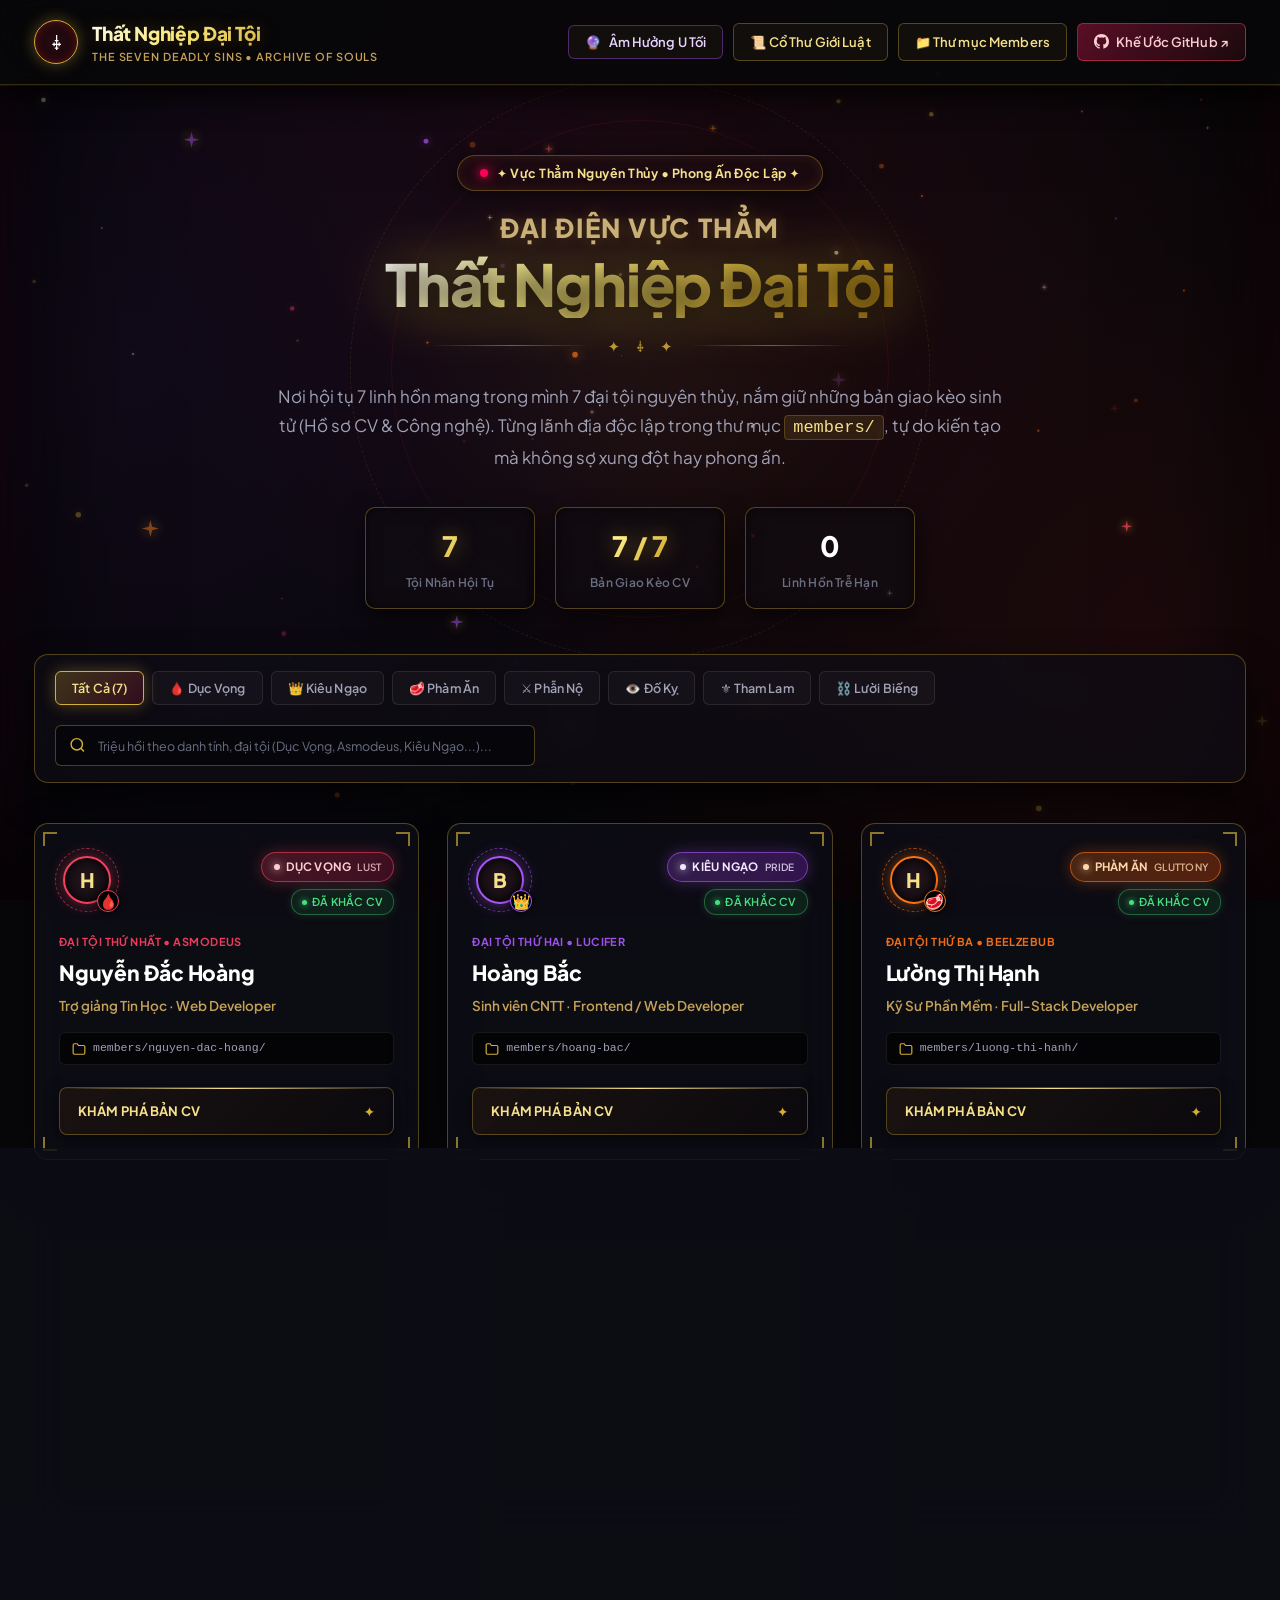
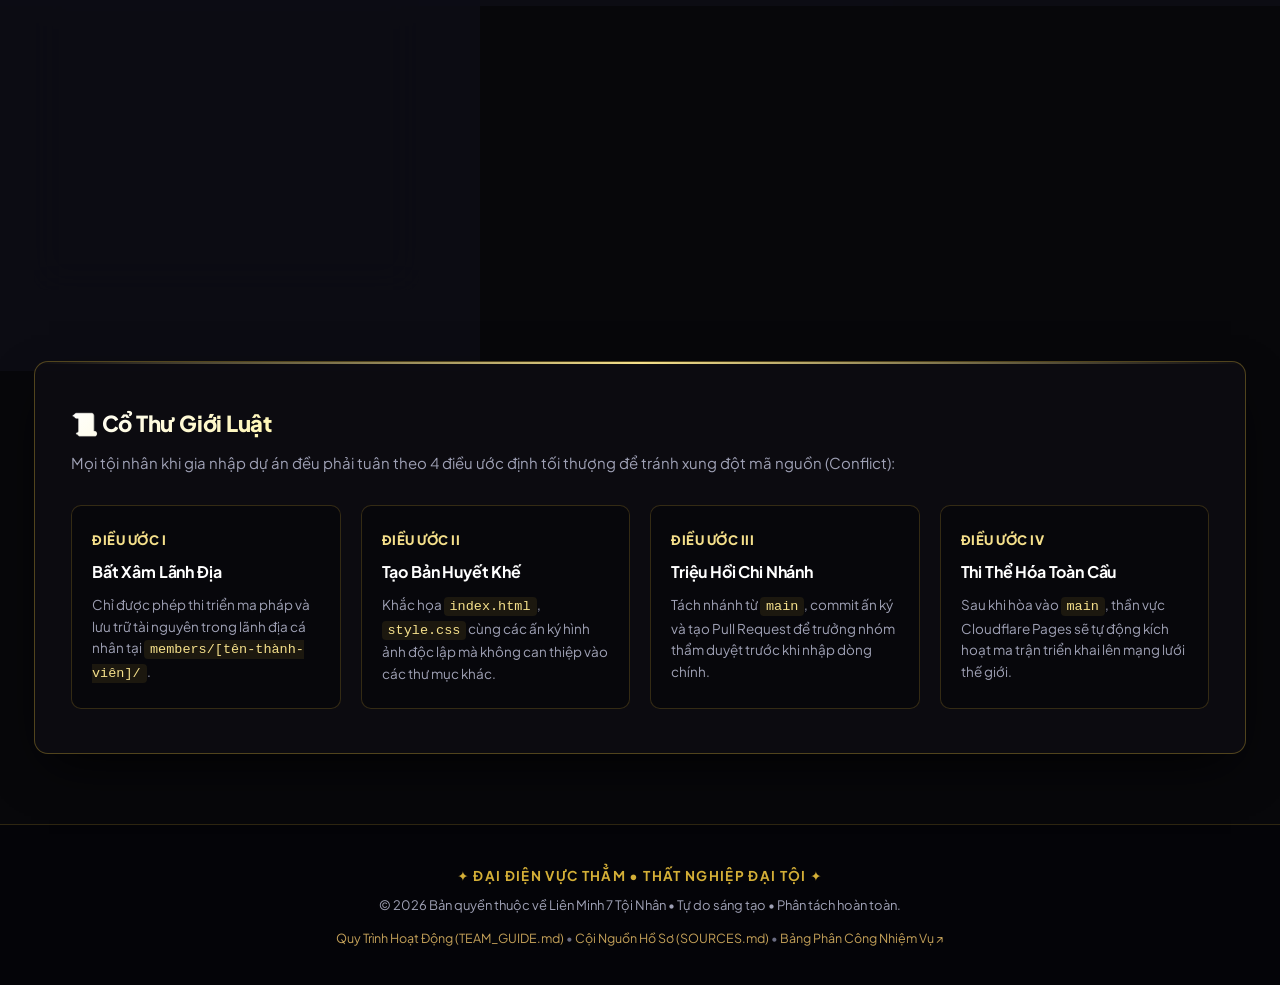
==== commit 0b7fdbc2: "fix(typography): switch to Plus Jakarta Sans for clean 100% Vietnamese support" ====
--- a/index.html
+++ b/index.html
@@ -53,12 +53,12 @@
 
       <div class="hero-tag">
         <span class="dot"></span>
-        <span>✦ VỰC THẲM NGUYÊN THỦY • PHONG ẤN ĐỘC LẬP ✦</span>
+        <span>✦ Vực Thẳm Nguyên Thủy • Phong Ấn Độc Lập ✦</span>
       </div>
 
       <h2 class="hero-title">
-        <span class="title-top">ĐẠI ĐIỆN VỰC THẲM</span>
-        <span class="highlight-gothic">THẤT NGHIỆP ĐẠI TỘI</span>
+        <span class="title-top">Đại Điện Vực Thẳm</span>
+        <span class="highlight-gothic">Thất Nghiệp Đại Tội</span>
       </h2>
 
       <div class="hero-divider">
@@ -74,12 +74,12 @@
       <!-- Cursed Altar Statistics -->
       <div class="stats-grid">
         <div class="stat-item">
-          <div class="stat-num active">VII</div>
+          <div class="stat-num active">7</div>
           <div class="stat-label">Tội Nhân Hội Tụ</div>
         </div>
         <div class="stat-item">
-          <div class="stat-num active">VII / VII</div>
-          <div class="stat-label">Bản Huyết Khế CV</div>
+          <div class="stat-num active">7 / 7</div>
+          <div class="stat-label">Bản Giao Kèo CV</div>
         </div>
         <div class="stat-item">
           <div class="stat-num">0</div>
@@ -91,7 +91,7 @@
     <!-- Filter & Search Toolbar -->
     <section class="filter-bar" aria-label="Bộ lọc và tìm kiếm đại tội nhân">
       <div class="filter-tabs">
-        <button class="filter-btn active" data-filter="all" id="filterAll">TẤT CẢ (7)</button>
+        <button class="filter-btn active" data-filter="all" id="filterAll">Tất Cả (7)</button>
         <button class="filter-btn" data-filter="lust" id="filterLust">🩸 Dục Vọng</button>
         <button class="filter-btn" data-filter="pride" id="filterPride">👑 Kiêu Ngạo</button>
         <button class="filter-btn" data-filter="gluttony" id="filterGluttony">🥩 Phàm Ăn</button>
--- a/style.css
+++ b/style.css
@@ -1,15 +1,16 @@
 /* ==========================================================================
    THẤT NGHIỆP ĐẠI TỘI — THE SEVEN DEADLY SINS
    Dark Gothic Horror & Eldritch Luxury Style System
+   Typography: Standard Modern Sans-Serif (100% Vietnamese Diacritics Support)
    ========================================================================== */
 
-@import url('https://fonts.googleapis.com/css2?family=Cinzel+Decorative:wght@700;900&family=Cinzel:wght@600;700;800;900&family=Plus+Jakarta+Sans:wght@400;500;600;700&display=swap');
+@import url('https://fonts.googleapis.com/css2?family=Plus+Jakarta+Sans:wght@400;500;600;700;800;900&display=swap');
 
 :root {
   /* Abyssal Palette */
   --bg-abyss: #07070a;
-  --bg-card: rgba(14, 14, 22, 0.82);
-  --bg-card-hover: rgba(22, 22, 34, 0.95);
+  --bg-card: rgba(14, 14, 22, 0.85);
+  --bg-card-hover: rgba(22, 22, 34, 0.96);
   
   /* Gilded & Occult Borders */
   --border-gold: rgba(212, 175, 55, 0.35);
@@ -21,19 +22,19 @@
   --gold-light: #f5e08b;
   --gold-dark: #8a6f27;
   --gold-glow: 0 0 25px rgba(212, 175, 55, 0.45);
-  --gold-gradient: linear-gradient(135deg, #f5e08b 0%, #d4af37 50%, #aa7c11 100%);
+  --gold-gradient: linear-gradient(135deg, #ffffff 0%, #fef08a 30%, #d4af37 70%, #aa7c11 100%);
   --blood-gradient: linear-gradient(135deg, #ff4d6d 0%, #b5179e 50%, #7209b7 100%);
 
-  /* Typography */
-  --font-gothic-title: 'Cinzel Decorative', Georgia, serif;
-  --font-gothic: 'Cinzel', Georgia, serif;
+  /* Typography — Clean, 100% Native Vietnamese Support */
+  --font-main: 'Plus Jakarta Sans', system-ui, -apple-system, sans-serif;
+  --font-heading: 'Plus Jakarta Sans', system-ui, -apple-system, sans-serif;
   --font-body: 'Plus Jakarta Sans', system-ui, -apple-system, sans-serif;
 
   /* Text Colors */
   --text-pure: #ffffff;
   --text-gold: #f5e08b;
-  --text-muted: #9496a8;
-  --text-dark-muted: #5e6074;
+  --text-muted: #9fa1b5;
+  --text-dark-muted: #6b6d82;
 
   /* Sin Archetypes */
   --sin-lust-color: #f43f5e;
@@ -92,7 +93,7 @@
   z-index: 0;
 }
 
-/* Gothic Vignette Overlay */
+/* Dark Vignette Overlay */
 .vignette-overlay {
   position: fixed;
   top: 0;
@@ -139,7 +140,7 @@
    Site Header & Navigation
    ========================================================================== */
 header.site-header {
-  padding: 20px 0;
+  padding: 18px 0;
   border-bottom: 1px solid rgba(212, 175, 55, 0.22);
   backdrop-filter: blur(16px);
   -webkit-backdrop-filter: blur(16px);
@@ -164,7 +165,7 @@
   gap: 14px;
   text-decoration: none;
   color: var(--text-pure);
-  transition: transform 0.3s ease;
+  transition: transform 0.25s ease;
 }
 
 .brand-badge:hover {
@@ -172,15 +173,15 @@
 }
 
 .brand-icon-seal {
-  width: 46px;
-  height: 46px;
+  width: 44px;
+  height: 44px;
   background: radial-gradient(circle, #2a0b12 0%, #10060a 100%);
   border: 1.5px solid var(--gold-primary);
   border-radius: 50%;
   display: flex;
   align-items: center;
   justify-content: center;
-  font-size: 22px;
+  font-size: 20px;
   position: relative;
   box-shadow: 0 0 16px rgba(212, 175, 55, 0.4), inset 0 0 10px rgba(185, 28, 28, 0.5);
   animation: pulseSeal 3s infinite alternate ease-in-out;
@@ -192,10 +193,10 @@
 }
 
 .brand-text h1 {
-  font-family: var(--font-gothic-title);
-  font-size: 20px;
-  font-weight: 900;
-  letter-spacing: 0.05em;
+  font-family: var(--font-heading);
+  font-size: 19px;
+  font-weight: 800;
+  letter-spacing: -0.01em;
   background: var(--gold-gradient);
   -webkit-background-clip: text;
   -webkit-text-fill-color: transparent;
@@ -203,10 +204,11 @@
 }
 
 .brand-text span {
-  font-family: var(--font-gothic);
+  font-family: var(--font-body);
   font-size: 11px;
+  font-weight: 600;
   color: #c4a159;
-  letter-spacing: 0.22em;
+  letter-spacing: 0.08em;
   text-transform: uppercase;
   display: block;
 }
@@ -222,10 +224,10 @@
   display: inline-flex;
   align-items: center;
   gap: 7px;
-  font-family: var(--font-gothic);
-  font-size: 12.5px;
-  font-weight: 700;
-  letter-spacing: 0.08em;
+  font-family: var(--font-body);
+  font-size: 13px;
+  font-weight: 600;
+  letter-spacing: 0.01em;
   color: var(--gold-light);
   text-decoration: none;
   padding: 8px 16px;
@@ -286,10 +288,10 @@
 }
 
 /* ==========================================================================
-   Hero Section — Grand Dark Gothic Altar
+   Hero Section
    ========================================================================== */
 .hero {
-  padding: 80px 0 50px;
+  padding: 70px 0 45px;
   text-align: center;
   position: relative;
 }
@@ -331,7 +333,7 @@
   border: 1px solid rgba(212, 175, 55, 0.35);
   padding: 7px 22px;
   border-radius: 30px;
-  margin-bottom: 24px;
+  margin-bottom: 22px;
   box-shadow: 0 4px 20px rgba(0, 0, 0, 0.6), inset 0 0 12px rgba(212, 175, 55, 0.1);
 }
 
@@ -350,36 +352,36 @@
 }
 
 .hero-tag span {
-  font-family: var(--font-gothic);
-  font-size: 12px;
+  font-family: var(--font-body);
+  font-size: 12.5px;
   font-weight: 700;
-  letter-spacing: 0.18em;
-  text-transform: uppercase;
+  letter-spacing: 0.04em;
   color: var(--gold-light);
 }
 
 .hero-title {
-  font-family: var(--font-gothic-title);
-  font-size: clamp(38px, 6vw, 70px);
+  font-family: var(--font-heading);
+  font-size: clamp(34px, 5.2vw, 58px);
   font-weight: 900;
-  letter-spacing: 0.04em;
+  letter-spacing: -0.02em;
   line-height: 1.15;
-  margin-bottom: 18px;
-  text-transform: uppercase;
+  margin-bottom: 16px;
   text-shadow: 0 4px 30px rgba(0, 0, 0, 0.9);
 }
 
 .hero-title .title-top {
   display: block;
-  font-size: 0.55em;
-  letter-spacing: 0.28em;
+  font-size: 0.45em;
+  letter-spacing: 0.06em;
+  font-weight: 800;
   color: #c9b07a;
   text-shadow: 0 0 15px rgba(212, 175, 55, 0.3);
-  margin-bottom: 6px;
+  margin-bottom: 8px;
+  text-transform: uppercase;
 }
 
 .hero-title .highlight-gothic {
-  background: linear-gradient(135deg, #ffffff 0%, #fef08a 25%, #d4af37 60%, #b45309 100%);
+  background: linear-gradient(135deg, #ffffff 0%, #fef08a 30%, #d4af37 70%, #aa7c11 100%);
   -webkit-background-clip: text;
   -webkit-text-fill-color: transparent;
   display: inline-block;
@@ -392,9 +394,9 @@
   align-items: center;
   justify-content: center;
   gap: 16px;
-  margin: 18px auto 26px;
+  margin: 16px auto 24px;
   color: var(--gold-primary);
-  font-size: 16px;
+  font-size: 15px;
   max-width: 420px;
   opacity: 0.85;
 }
@@ -408,10 +410,10 @@
 }
 
 .hero-desc {
-  font-size: clamp(15px, 1.8vw, 17.5px);
+  font-size: clamp(15px, 1.8vw, 17px);
   color: var(--text-muted);
   max-width: 740px;
-  margin: 0 auto 36px;
+  margin: 0 auto 34px;
   line-height: 1.75;
 }
 
@@ -424,7 +426,7 @@
   border: 1px solid rgba(212, 175, 55, 0.25);
 }
 
-/* Ancient Altar Stat Items */
+/* Stat Items */
 .stats-grid {
   display: flex;
   justify-content: center;
@@ -453,11 +455,11 @@
 }
 
 .stat-num {
-  font-family: var(--font-gothic-title);
+  font-family: var(--font-heading);
   font-size: 28px;
   font-weight: 900;
   color: #ffffff;
-  letter-spacing: 0.05em;
+  letter-spacing: -0.01em;
 }
 
 .stat-num.active {
@@ -468,11 +470,10 @@
 }
 
 .stat-label {
-  font-family: var(--font-gothic);
-  font-size: 11.5px;
-  font-weight: 700;
-  letter-spacing: 0.14em;
-  text-transform: uppercase;
+  font-family: var(--font-body);
+  font-size: 12px;
+  font-weight: 600;
+  letter-spacing: 0.02em;
   color: var(--text-dark-muted);
   margin-top: 4px;
 }
@@ -507,11 +508,10 @@
   color: var(--text-muted);
   padding: 8px 16px;
   border-radius: 6px;
-  font-family: var(--font-gothic);
-  font-size: 12px;
-  font-weight: 700;
-  letter-spacing: 0.08em;
-  text-transform: uppercase;
+  font-family: var(--font-body);
+  font-size: 12.5px;
+  font-weight: 600;
+  letter-spacing: 0.01em;
   cursor: pointer;
   transition: all 0.2s ease;
 }
@@ -572,7 +572,7 @@
 }
 
 /* ==========================================================================
-   Members Grid & Cards ("Lồng Lộn, Bay Bổng, Bling Bling Kinh Dị")
+   Members Grid & Cards (3D Tilt & Bling-Bling)
    ========================================================================== */
 .members-grid {
   display: grid;
@@ -589,7 +589,7 @@
   -webkit-backdrop-filter: blur(18px);
   border: 1px solid var(--border-gold);
   border-radius: var(--radius-card);
-  padding: 30px 26px 26px;
+  padding: 28px 24px 24px;
   box-shadow: var(--shadow-horror);
   display: flex;
   flex-direction: column;
@@ -600,7 +600,7 @@
   cursor: default;
 }
 
-/* Gothic Corner Filigree (The 4 Gilded Corners) */
+/* Gilded 4-Corner Accents */
 .card-corner {
   position: absolute;
   width: 14px;
@@ -624,7 +624,7 @@
   box-shadow: 0 0 10px rgba(212, 175, 55, 0.6);
 }
 
-/* Dynamic Radial Specular Highlight (Follows Mouse Cursor) */
+/* Dynamic Specular Reflection (Follows Mouse Cursor) */
 .card-glow-halo {
   position: absolute;
   top: 0;
@@ -660,7 +660,6 @@
   transform: rotate(30deg);
   pointer-events: none;
   z-index: 3;
-  transition: none;
 }
 
 .card:hover .card-sheen {
@@ -684,7 +683,7 @@
   display: flex;
   justify-content: space-between;
   align-items: flex-start;
-  margin-bottom: 20px;
+  margin-bottom: 18px;
   position: relative;
   z-index: 4;
 }
@@ -692,8 +691,8 @@
 /* Avatar with Occult Rune Frame */
 .card-avatar-wrapper {
   position: relative;
-  width: 58px;
-  height: 58px;
+  width: 56px;
+  height: 56px;
   display: flex;
   align-items: center;
   justify-content: center;
@@ -714,16 +713,16 @@
 }
 
 .card-avatar {
-  width: 50px;
-  height: 50px;
+  width: 48px;
+  height: 48px;
   border-radius: 50%;
   background: radial-gradient(circle, #25161c 0%, #0d0a10 100%);
   border: 2px solid var(--sin-border-color, var(--gold-primary));
   display: flex;
   align-items: center;
   justify-content: center;
-  font-family: var(--font-gothic-title);
-  font-weight: 900;
+  font-family: var(--font-heading);
+  font-weight: 800;
   font-size: 20px;
   color: var(--gold-light);
   box-shadow: 0 0 16px var(--sin-glow, rgba(212, 175, 55, 0.4)), inset 0 0 10px rgba(0, 0, 0, 0.8);
@@ -756,17 +755,17 @@
   gap: 7px;
 }
 
-/* Sin Badges — Opulent & Demonic */
+/* Sin Badges */
 .badge-sin {
   display: inline-flex;
   align-items: center;
   gap: 6px;
   padding: 5px 12px;
   border-radius: 20px;
-  font-family: var(--font-gothic);
-  font-size: 11px;
-  font-weight: 800;
-  letter-spacing: 0.08em;
+  font-family: var(--font-body);
+  font-size: 11.5px;
+  font-weight: 700;
+  letter-spacing: 0.02em;
   white-space: nowrap;
   box-shadow: 0 4px 15px rgba(0, 0, 0, 0.6);
   transition: all 0.25s ease;
@@ -781,21 +780,20 @@
 }
 
 .badge-sin .sin-latin {
-  font-size: 9px;
-  opacity: 0.75;
-  letter-spacing: 0.1em;
+  font-size: 10px;
+  opacity: 0.8;
+  font-weight: 600;
 }
 
 .badge-status {
   display: inline-flex;
   align-items: center;
   gap: 5px;
-  font-family: var(--font-gothic);
-  font-size: 10px;
-  font-weight: 700;
-  letter-spacing: 0.12em;
-  text-transform: uppercase;
-  padding: 3px 9px;
+  font-family: var(--font-body);
+  font-size: 11px;
+  font-weight: 600;
+  letter-spacing: 0.02em;
+  padding: 3px 10px;
   border-radius: 12px;
   background: rgba(34, 197, 94, 0.12);
   color: #4ade80;
@@ -819,21 +817,20 @@
 }
 
 .card-alias-label {
-  font-family: var(--font-gothic);
-  font-size: 10.5px;
-  font-weight: 800;
-  letter-spacing: 0.2em;
-  text-transform: uppercase;
+  font-family: var(--font-body);
+  font-size: 11px;
+  font-weight: 700;
+  letter-spacing: 0.04em;
   color: var(--sin-border-color, var(--gold-primary));
   margin-bottom: 6px;
-  opacity: 0.9;
+  opacity: 0.95;
 }
 
 .card-name {
-  font-family: var(--font-gothic-title);
+  font-family: var(--font-heading);
   font-size: 21px;
-  font-weight: 900;
-  letter-spacing: 0.03em;
+  font-weight: 800;
+  letter-spacing: -0.01em;
   margin-bottom: 6px;
   color: #ffffff;
   transition: color 0.2s ease;
@@ -895,11 +892,10 @@
   border: 1px solid var(--border-gold);
   color: var(--gold-light);
   text-decoration: none;
-  font-family: var(--font-gothic);
-  font-size: 12px;
-  font-weight: 800;
-  letter-spacing: 0.12em;
-  text-transform: uppercase;
+  font-family: var(--font-body);
+  font-size: 13px;
+  font-weight: 700;
+  letter-spacing: 0.01em;
   transition: all 0.3s ease;
   box-shadow: 0 4px 15px rgba(0, 0, 0, 0.5);
   position: relative;
@@ -1007,7 +1003,7 @@
 .card[data-sin-type="envy"] {
   --sin-border-color: #10b981;
   --sin-glow: var(--sin-envy-glow);
-  --card-glow-color: rgba(16, 185, 129, 0.18);
+  --card-glow-color: rgba(168, 85, 247, 0.18);
   --card-border-hover: #a7f3d0;
   --card-box-glow: 0 0 35px rgba(16, 185, 129, 0.45);
 }
@@ -1052,7 +1048,7 @@
 }
 
 /* ==========================================================================
-   Guidelines Section (Ancient Gothic Tablets)
+   Guidelines Section
    ========================================================================== */
 .info-section {
   background: rgba(14, 12, 18, 0.85);
@@ -1076,10 +1072,10 @@
 }
 
 .info-title {
-  font-family: var(--font-gothic-title);
-  font-size: 24px;
-  font-weight: 900;
-  letter-spacing: 0.05em;
+  font-family: var(--font-heading);
+  font-size: 22px;
+  font-weight: 800;
+  letter-spacing: -0.01em;
   background: var(--gold-gradient);
   -webkit-background-clip: text;
   -webkit-text-fill-color: transparent;
@@ -1117,18 +1113,19 @@
 }
 
 .step-num {
-  font-family: var(--font-gothic-title);
-  font-size: 14px;
-  font-weight: 900;
-  letter-spacing: 0.1em;
+  font-family: var(--font-heading);
+  font-size: 13px;
+  font-weight: 800;
+  letter-spacing: 0.04em;
   color: var(--gold-light);
-  margin-bottom: 10px;
+  margin-bottom: 8px;
 }
 
 .step-title {
-  font-family: var(--font-gothic);
+  font-family: var(--font-heading);
   font-size: 16px;
   font-weight: 700;
+  letter-spacing: -0.01em;
   color: #ffffff;
   margin-bottom: 10px;
 }
@@ -1175,7 +1172,7 @@
    ========================================================================== */
 @media (max-width: 768px) {
   .hero-title {
-    font-size: 34px;
+    font-size: 32px;
   }
   .members-grid {
     grid-template-columns: 1fr;
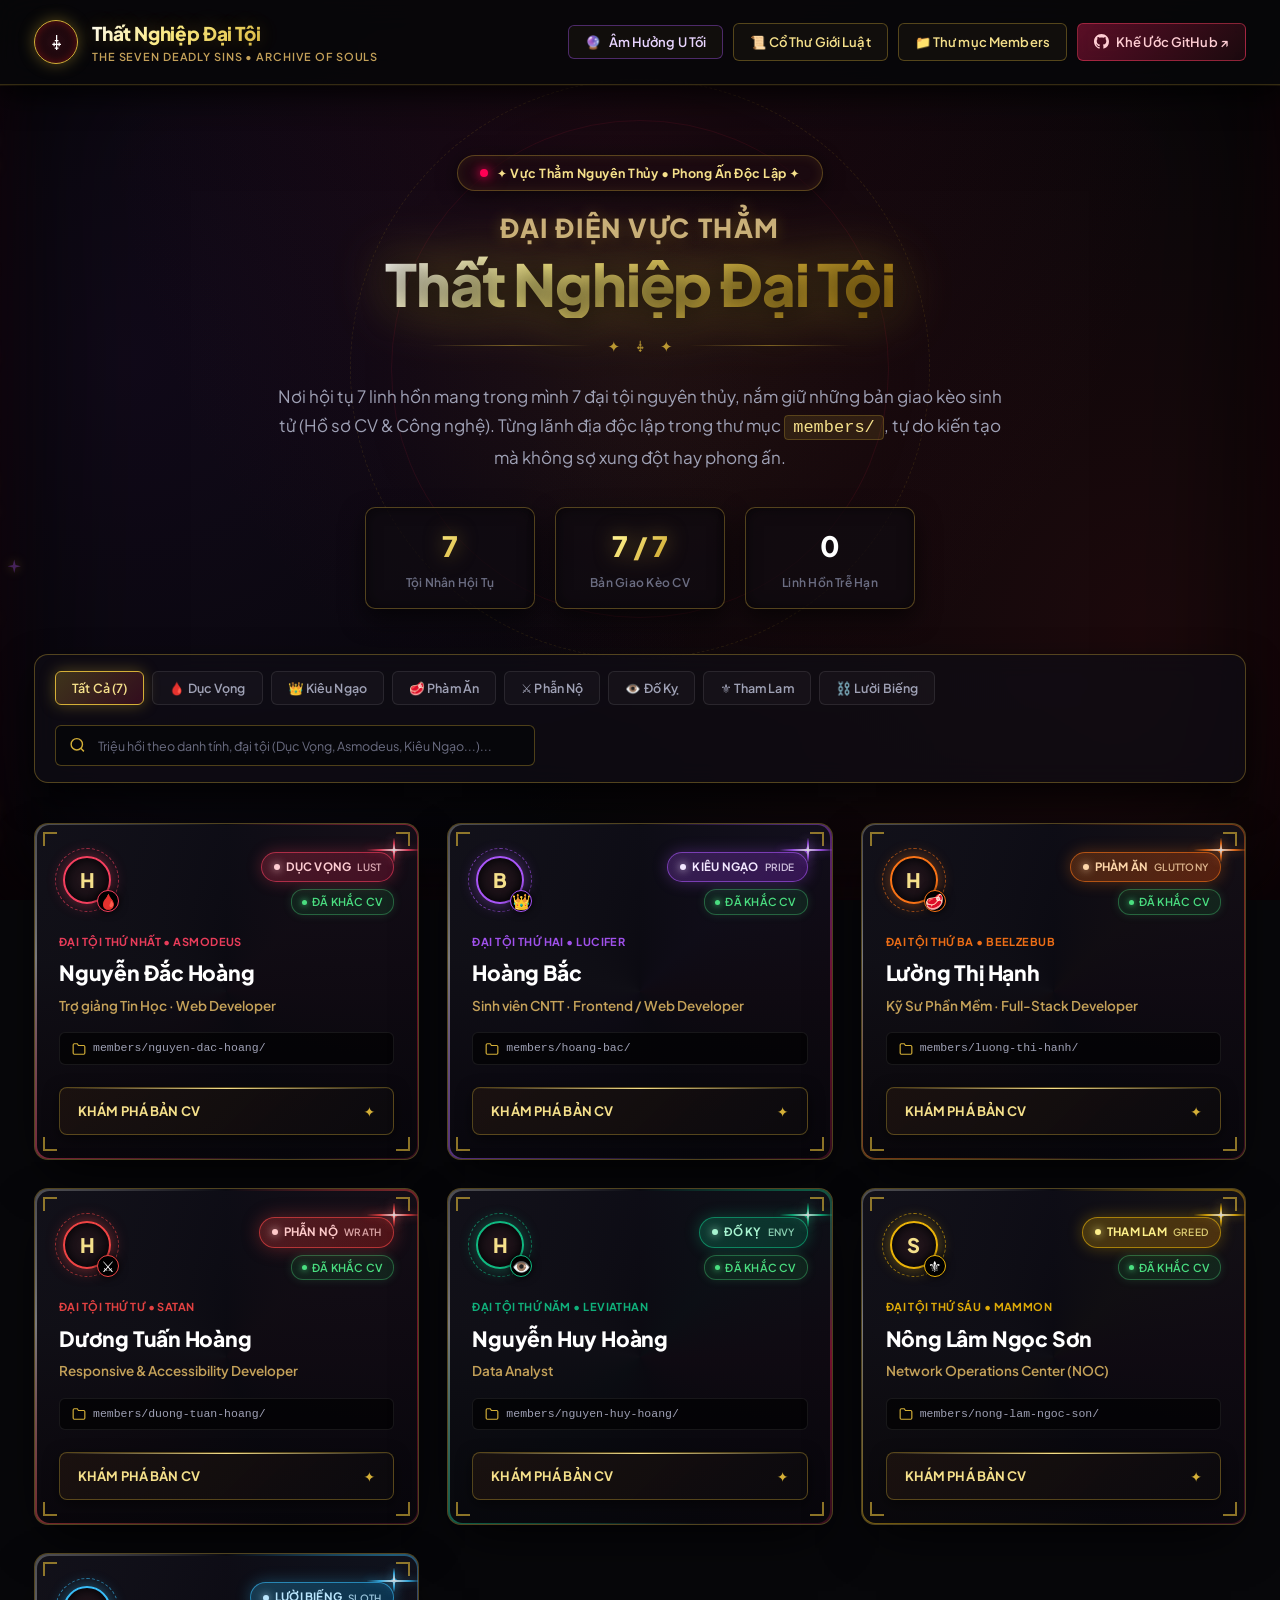
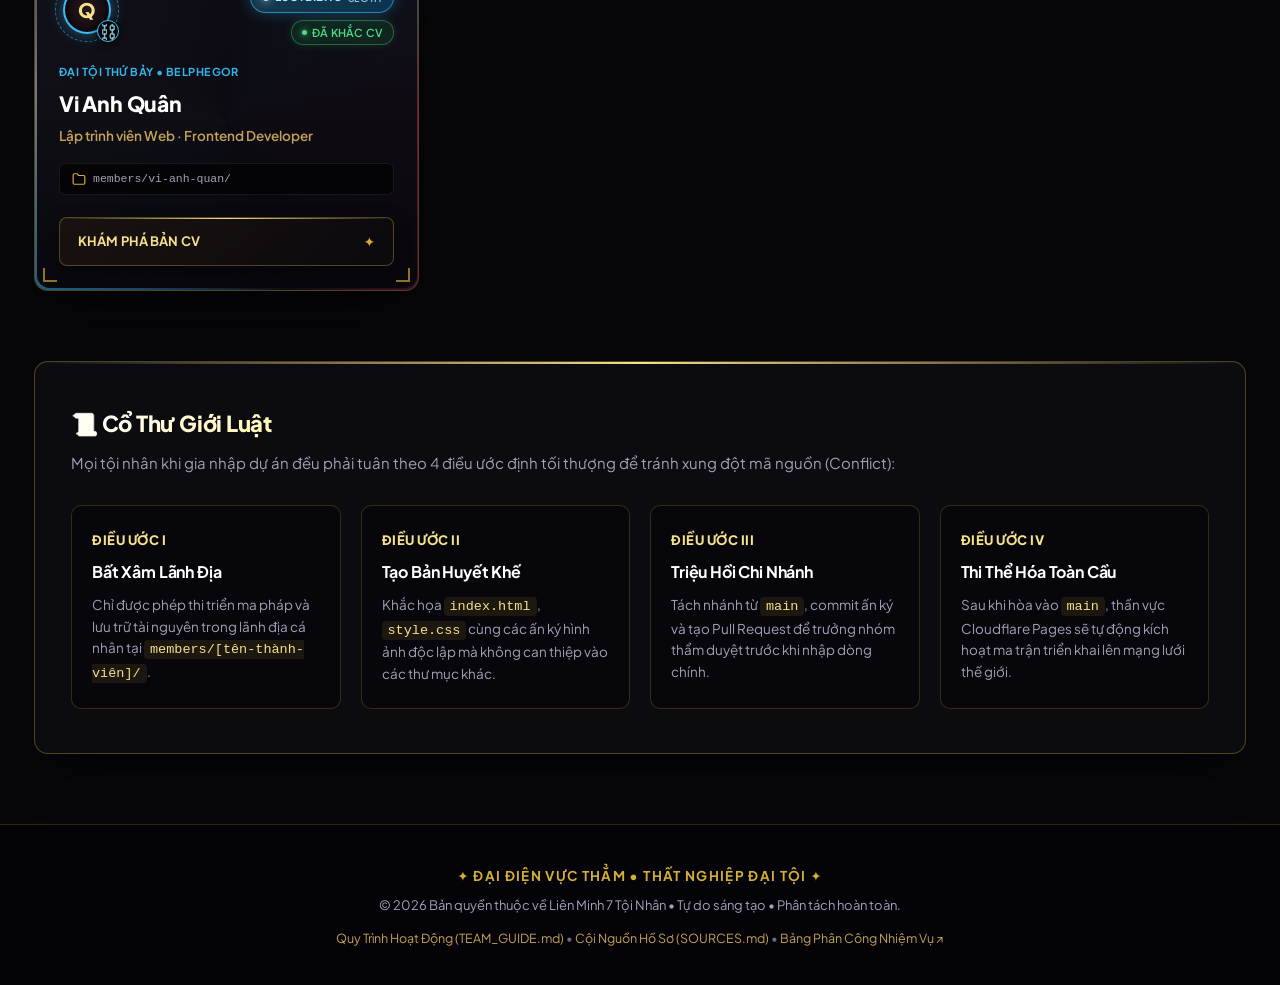
==== commit 601a2691: "feat: add horror bling-bling effects with burning borders, lightning flashes, demonic eyes, and clic" ====
--- a/index.html
+++ b/index.html
@@ -12,6 +12,9 @@
 
   <!-- Dynamic Horror Canvas (Embers, Dark Mist & Bling Stars) -->
   <canvas id="horrorCanvas"></canvas>
+
+  <!-- Occult Lightning Flash Overlay -->
+  <div class="lightning-flash" id="lightningFlash"></div>
 
   <!-- Dark Gothic Vignette -->
   <div class="vignette-overlay"></div>
@@ -118,6 +121,7 @@
         <div class="card-corner tr"></div>
         <div class="card-corner bl"></div>
         <div class="card-corner br"></div>
+        <div class="sin-star-flare" aria-hidden="true">✦</div>
 
         <div class="card-header">
           <div class="card-avatar-wrapper">
@@ -163,6 +167,7 @@
         <div class="card-corner tr"></div>
         <div class="card-corner bl"></div>
         <div class="card-corner br"></div>
+        <div class="sin-star-flare" aria-hidden="true">✦</div>
 
         <div class="card-header">
           <div class="card-avatar-wrapper">
@@ -208,6 +213,7 @@
         <div class="card-corner tr"></div>
         <div class="card-corner bl"></div>
         <div class="card-corner br"></div>
+        <div class="sin-star-flare" aria-hidden="true">✦</div>
 
         <div class="card-header">
           <div class="card-avatar-wrapper">
@@ -253,6 +259,7 @@
         <div class="card-corner tr"></div>
         <div class="card-corner bl"></div>
         <div class="card-corner br"></div>
+        <div class="sin-star-flare" aria-hidden="true">✦</div>
 
         <div class="card-header">
           <div class="card-avatar-wrapper">
@@ -298,6 +305,7 @@
         <div class="card-corner tr"></div>
         <div class="card-corner bl"></div>
         <div class="card-corner br"></div>
+        <div class="sin-star-flare" aria-hidden="true">✦</div>
 
         <div class="card-header">
           <div class="card-avatar-wrapper">
@@ -343,6 +351,7 @@
         <div class="card-corner tr"></div>
         <div class="card-corner bl"></div>
         <div class="card-corner br"></div>
+        <div class="sin-star-flare" aria-hidden="true">✦</div>
 
         <div class="card-header">
           <div class="card-avatar-wrapper">
@@ -388,6 +397,7 @@
         <div class="card-corner tr"></div>
         <div class="card-corner bl"></div>
         <div class="card-corner br"></div>
+        <div class="sin-star-flare" aria-hidden="true">✦</div>
 
         <div class="card-header">
           <div class="card-avatar-wrapper">
--- a/style.css
+++ b/style.css
@@ -105,6 +105,31 @@
   z-index: 1;
 }
 
+/* Occult Lightning Flash Overlay */
+.lightning-flash {
+  position: fixed;
+  inset: 0;
+  pointer-events: none;
+  z-index: 9998;
+  opacity: 0;
+  background: radial-gradient(circle at 50% 25%, rgba(255, 255, 255, 0.9) 0%, rgba(192, 132, 252, 0.45) 35%, rgba(244, 63, 94, 0.3) 65%, transparent 100%);
+  mix-blend-mode: screen;
+}
+
+.lightning-flash.lightning-active {
+  animation: lightningStrobe 0.45s cubic-bezier(0.1, 0.9, 0.2, 1) forwards;
+}
+
+@keyframes lightningStrobe {
+  0% { opacity: 0; }
+  10% { opacity: 0.95; }
+  22% { opacity: 0.12; }
+  34% { opacity: 0.88; }
+  45% { opacity: 0.3; }
+  60% { opacity: 0.75; }
+  100% { opacity: 0; }
+}
+
 /* Mouse Sparkle Trails */
 .mouse-sparkle {
   position: fixed;
@@ -124,6 +149,57 @@
   100% {
     opacity: 0;
     transform: translate(var(--drift-x, 0px), var(--drift-y, -25px)) scale(0.2) rotate(45deg);
+  }
+}
+
+/* Horror Click Shockwave */
+.click-shockwave {
+  position: fixed;
+  border-radius: 50%;
+  pointer-events: none;
+  z-index: 9999;
+  transform: translate(-50%, -50%) scale(0);
+  border: 2px solid var(--shockwave-color, #f5e08b);
+  box-shadow: 0 0 24px var(--shockwave-color, rgba(212, 175, 55, 0.8)), inset 0 0 16px var(--shockwave-color, rgba(212, 175, 55, 0.5));
+  animation: shockwaveExpand 0.65s cubic-bezier(0.1, 0.8, 0.3, 1) forwards;
+}
+
+@keyframes shockwaveExpand {
+  0% {
+    width: 10px;
+    height: 10px;
+    opacity: 1;
+    transform: translate(-50%, -50%) scale(0.2);
+  }
+  60% {
+    opacity: 0.85;
+  }
+  100% {
+    width: 240px;
+    height: 240px;
+    opacity: 0;
+    transform: translate(-50%, -50%) scale(1);
+  }
+}
+
+/* Burst Sparkle Particles */
+.burst-spark {
+  position: fixed;
+  pointer-events: none;
+  z-index: 9999;
+  font-weight: 800;
+  transform: translate(-50%, -50%);
+  animation: burstFly 0.75s cubic-bezier(0.15, 0.85, 0.35, 1) forwards;
+}
+
+@keyframes burstFly {
+  0% {
+    opacity: 1;
+    transform: translate(0, 0) scale(1.3) rotate(0deg);
+  }
+  100% {
+    opacity: 0;
+    transform: translate(var(--burst-x, 0px), var(--burst-y, 0px)) scale(0.1) rotate(var(--burst-rot, 180deg));
   }
 }
 
@@ -387,6 +463,30 @@
   display: inline-block;
   position: relative;
   filter: drop-shadow(0 0 25px rgba(212, 175, 55, 0.45));
+  animation: demonicHeartbeat 4.8s ease-in-out infinite;
+}
+
+@keyframes demonicHeartbeat {
+  0%, 100% {
+    transform: scale(1);
+    filter: drop-shadow(0 0 22px rgba(212, 175, 55, 0.45));
+  }
+  12% {
+    transform: scale(1.025);
+    filter: drop-shadow(0 0 32px rgba(244, 63, 94, 0.75)) drop-shadow(0 0 16px rgba(212, 175, 55, 0.8));
+  }
+  22% {
+    transform: scale(1.008);
+    filter: drop-shadow(0 0 24px rgba(212, 175, 55, 0.5));
+  }
+  32% {
+    transform: scale(1.035);
+    filter: drop-shadow(0 0 38px rgba(244, 63, 94, 0.85)) drop-shadow(0 0 22px rgba(255, 240, 180, 0.9));
+  }
+  46% {
+    transform: scale(1);
+    filter: drop-shadow(0 0 22px rgba(212, 175, 55, 0.45));
+  }
 }
 
 .hero-divider {
@@ -600,6 +700,124 @@
   cursor: default;
 }
 
+/* Rotating Cursed Flame Border */
+.card::before {
+  content: "";
+  position: absolute;
+  top: -50%;
+  left: -50%;
+  width: 200%;
+  height: 200%;
+  background: conic-gradient(
+    from 0deg,
+    transparent 0deg,
+    var(--sin-border-color, #d4af37) 45deg,
+    #ff1a53 90deg,
+    transparent 160deg,
+    var(--sin-border-color, #d4af37) 225deg,
+    #ffffff 280deg,
+    transparent 360deg
+  );
+  z-index: 1;
+  opacity: 0.45;
+  transition: opacity 0.4s ease;
+  animation: spinCardBorder 9s linear infinite;
+  pointer-events: none;
+}
+
+.card:hover::before {
+  opacity: 0.95;
+  animation-duration: 3.5s;
+  filter: drop-shadow(0 0 16px var(--sin-glow, rgba(212, 175, 55, 0.6)));
+}
+
+/* Inner Background Shield so only the outer rim glows */
+.card::after {
+  content: "";
+  position: absolute;
+  inset: 1.5px;
+  border-radius: calc(var(--radius-card) - 1.5px);
+  background: linear-gradient(180deg, rgba(14, 13, 22, 0.94) 0%, rgba(8, 7, 12, 0.98) 100%);
+  z-index: 2;
+  pointer-events: none;
+}
+
+/* Ensure all card elements sit safely above the inner dark shield */
+.card > * {
+  position: relative;
+  z-index: 4;
+}
+
+@keyframes spinCardBorder {
+  0% { transform: rotate(0deg); }
+  100% { transform: rotate(360deg); }
+}
+
+/* Anamorphic Cursed Star Flare ("Horror Bling-Bling") */
+.sin-star-flare {
+  position: absolute;
+  top: 14px;
+  right: 18px;
+  font-size: 15px;
+  color: var(--sin-border-color, var(--gold-light));
+  text-shadow: 0 0 10px var(--sin-glow, rgba(212, 175, 55, 0.8)), 0 0 18px #ffffff;
+  pointer-events: none;
+  z-index: 6;
+  opacity: 0.85;
+  display: flex;
+  align-items: center;
+  justify-content: center;
+  animation: flareTwinkle 3.6s ease-in-out infinite;
+}
+
+/* Anamorphic Horizontal Optical Streak */
+.sin-star-flare::before {
+  content: "";
+  position: absolute;
+  width: 80px;
+  height: 1.5px;
+  background: linear-gradient(90deg, transparent, var(--sin-border-color, var(--gold-light)), #ffffff, var(--sin-border-color, var(--gold-light)), transparent);
+  box-shadow: 0 0 10px var(--sin-glow, rgba(212, 175, 55, 0.9));
+  transform: scaleX(0.7);
+  transition: transform 0.3s ease;
+}
+
+/* Anamorphic Vertical Needle Streak */
+.sin-star-flare::after {
+  content: "";
+  position: absolute;
+  width: 1.5px;
+  height: 36px;
+  background: linear-gradient(180deg, transparent, var(--sin-border-color, var(--gold-light)), #ffffff, var(--sin-border-color, var(--gold-light)), transparent);
+  box-shadow: 0 0 10px var(--sin-glow, rgba(212, 175, 55, 0.9));
+  transform: scaleY(0.7);
+  transition: transform 0.3s ease;
+}
+
+.card:hover .sin-star-flare {
+  opacity: 1;
+  animation-duration: 1.6s;
+}
+
+.card:hover .sin-star-flare::before {
+  transform: scaleX(1.4);
+}
+
+.card:hover .sin-star-flare::after {
+  transform: scaleY(1.35);
+}
+
+@keyframes flareTwinkle {
+  0%, 100% {
+    transform: rotate(0deg) scale(0.9);
+    opacity: 0.65;
+  }
+  50% {
+    transform: rotate(45deg) scale(1.3);
+    opacity: 1;
+  }
+}
+
 /* Gilded 4-Corner Accents */
 .card-corner {
   position: absolute;
@@ -633,7 +851,7 @@
   bottom: 0;
   background: radial-gradient(circle 280px at var(--mouse-x, 50%) var(--mouse-y, 50%), var(--card-glow-color, rgba(212, 175, 55, 0.15)), transparent 70%);
   pointer-events: none;
-  z-index: 2;
+  z-index: 3;
   opacity: 0;
   transition: opacity 0.3s ease;
 }
@@ -769,6 +987,26 @@
   white-space: nowrap;
   box-shadow: 0 4px 15px rgba(0, 0, 0, 0.6);
   transition: all 0.25s ease;
+  position: relative;
+  overflow: hidden;
+}
+
+.badge-sin::after {
+  content: "";
+  position: absolute;
+  top: 0;
+  left: -120%;
+  width: 60%;
+  height: 100%;
+  background: linear-gradient(90deg, transparent, rgba(255, 255, 255, 0.65), transparent);
+  transform: skewX(-20deg);
+  animation: badgeBling 3.8s ease-in-out infinite;
+  pointer-events: none;
+}
+
+@keyframes badgeBling {
+  0%, 70% { left: -120%; }
+  100% { left: 220%; }
 }
 
 .badge-sin .sin-gem {
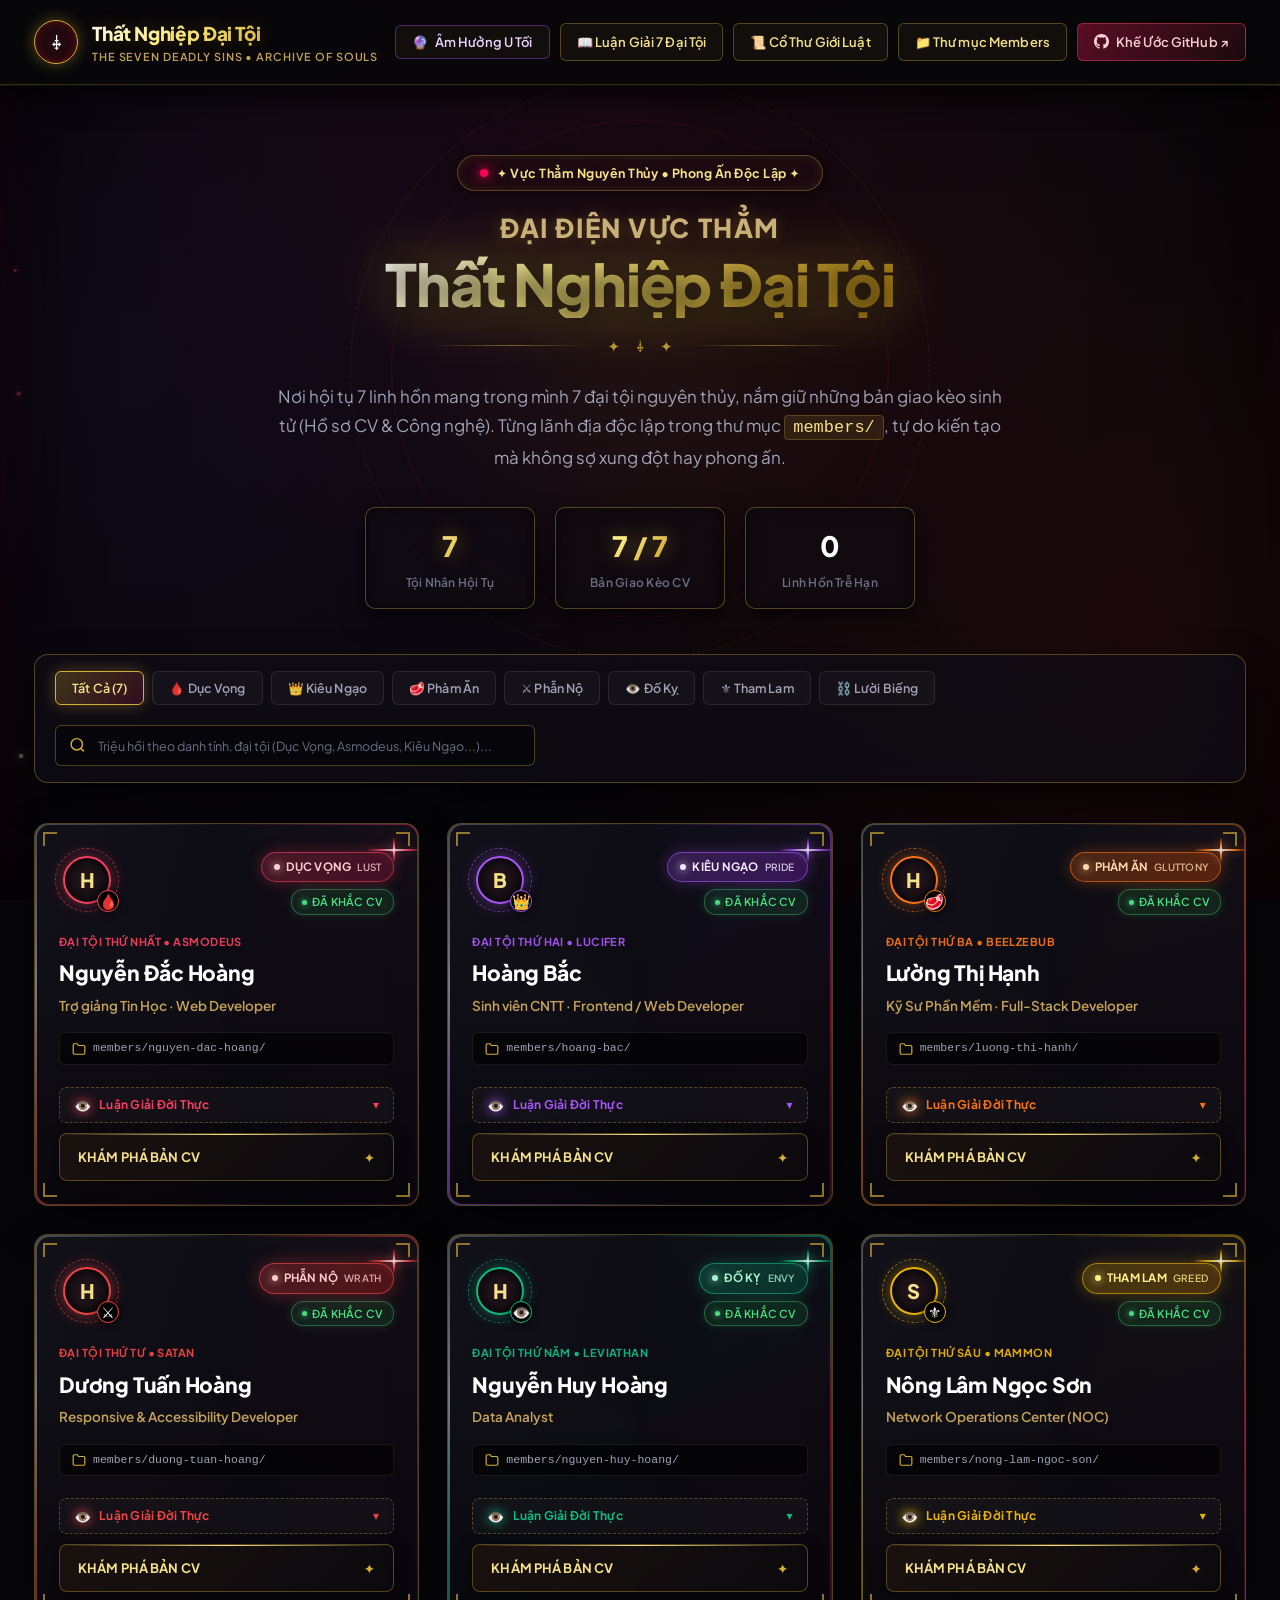
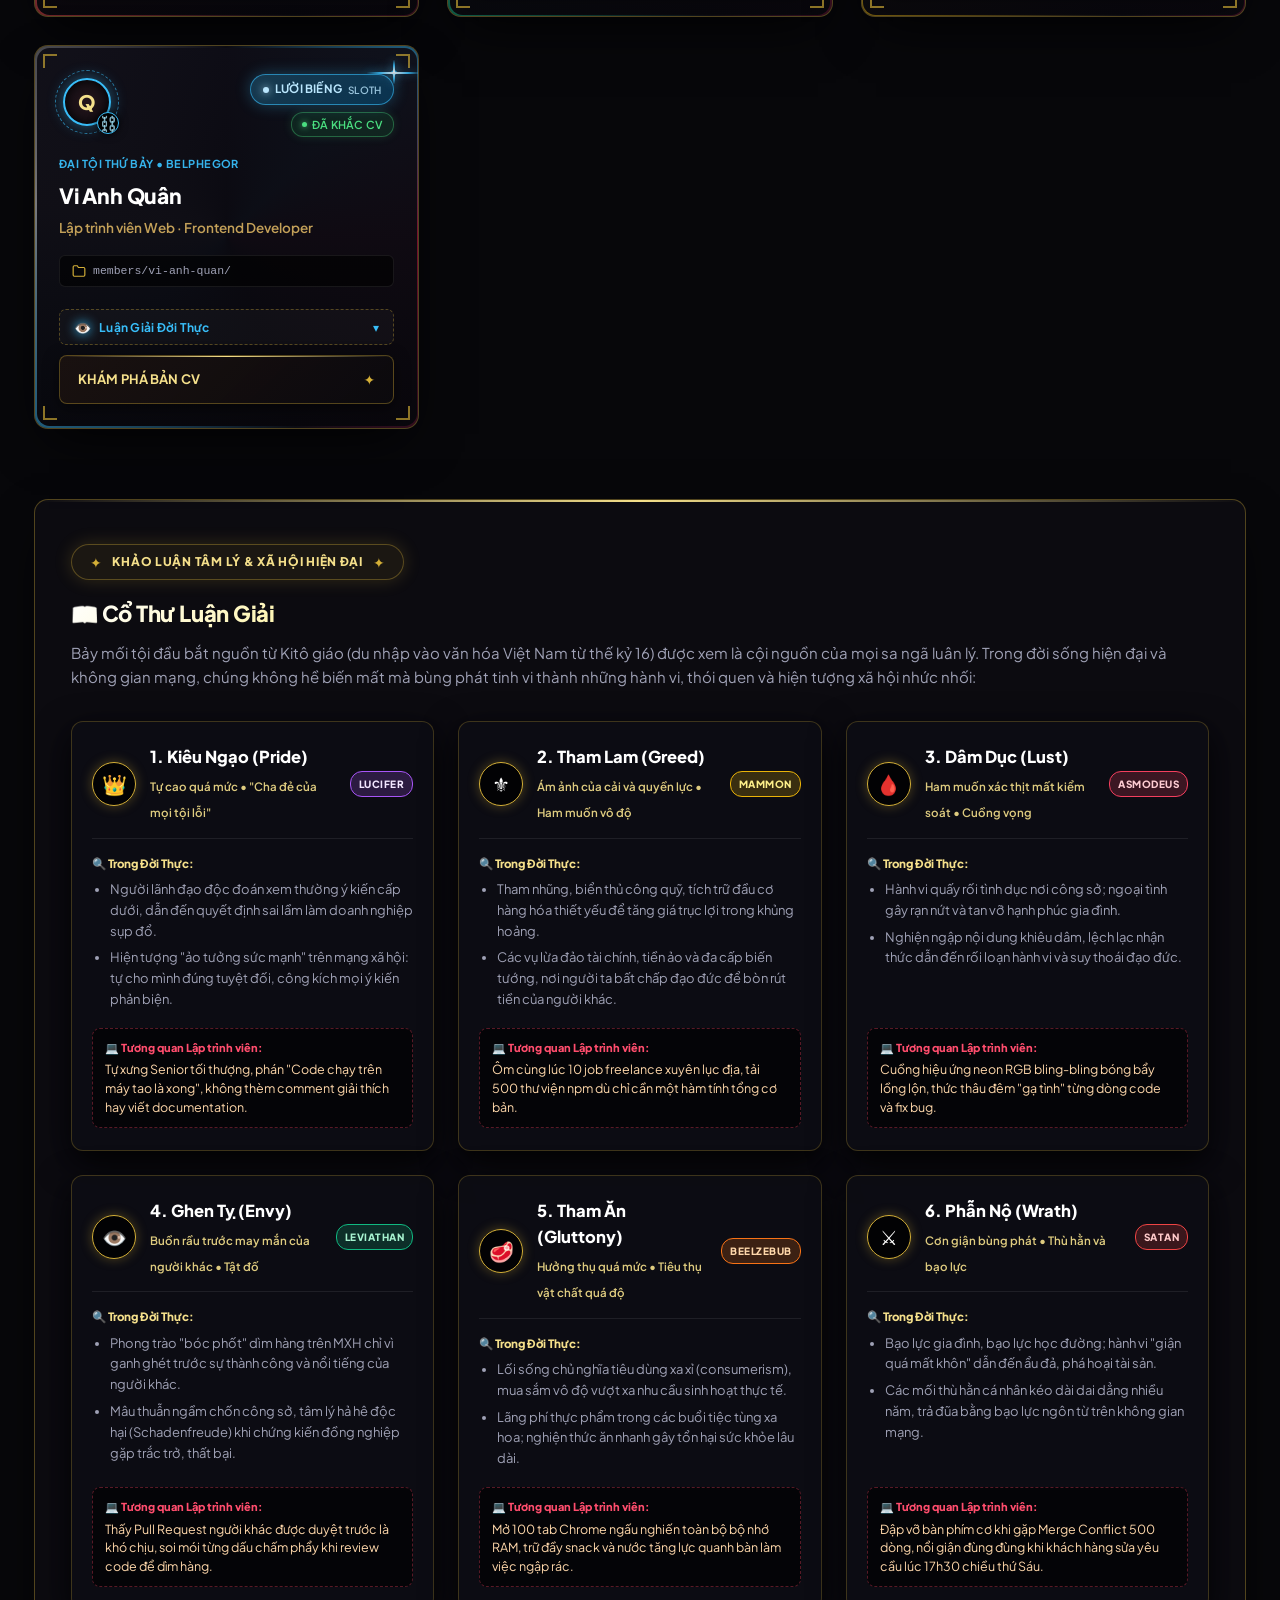
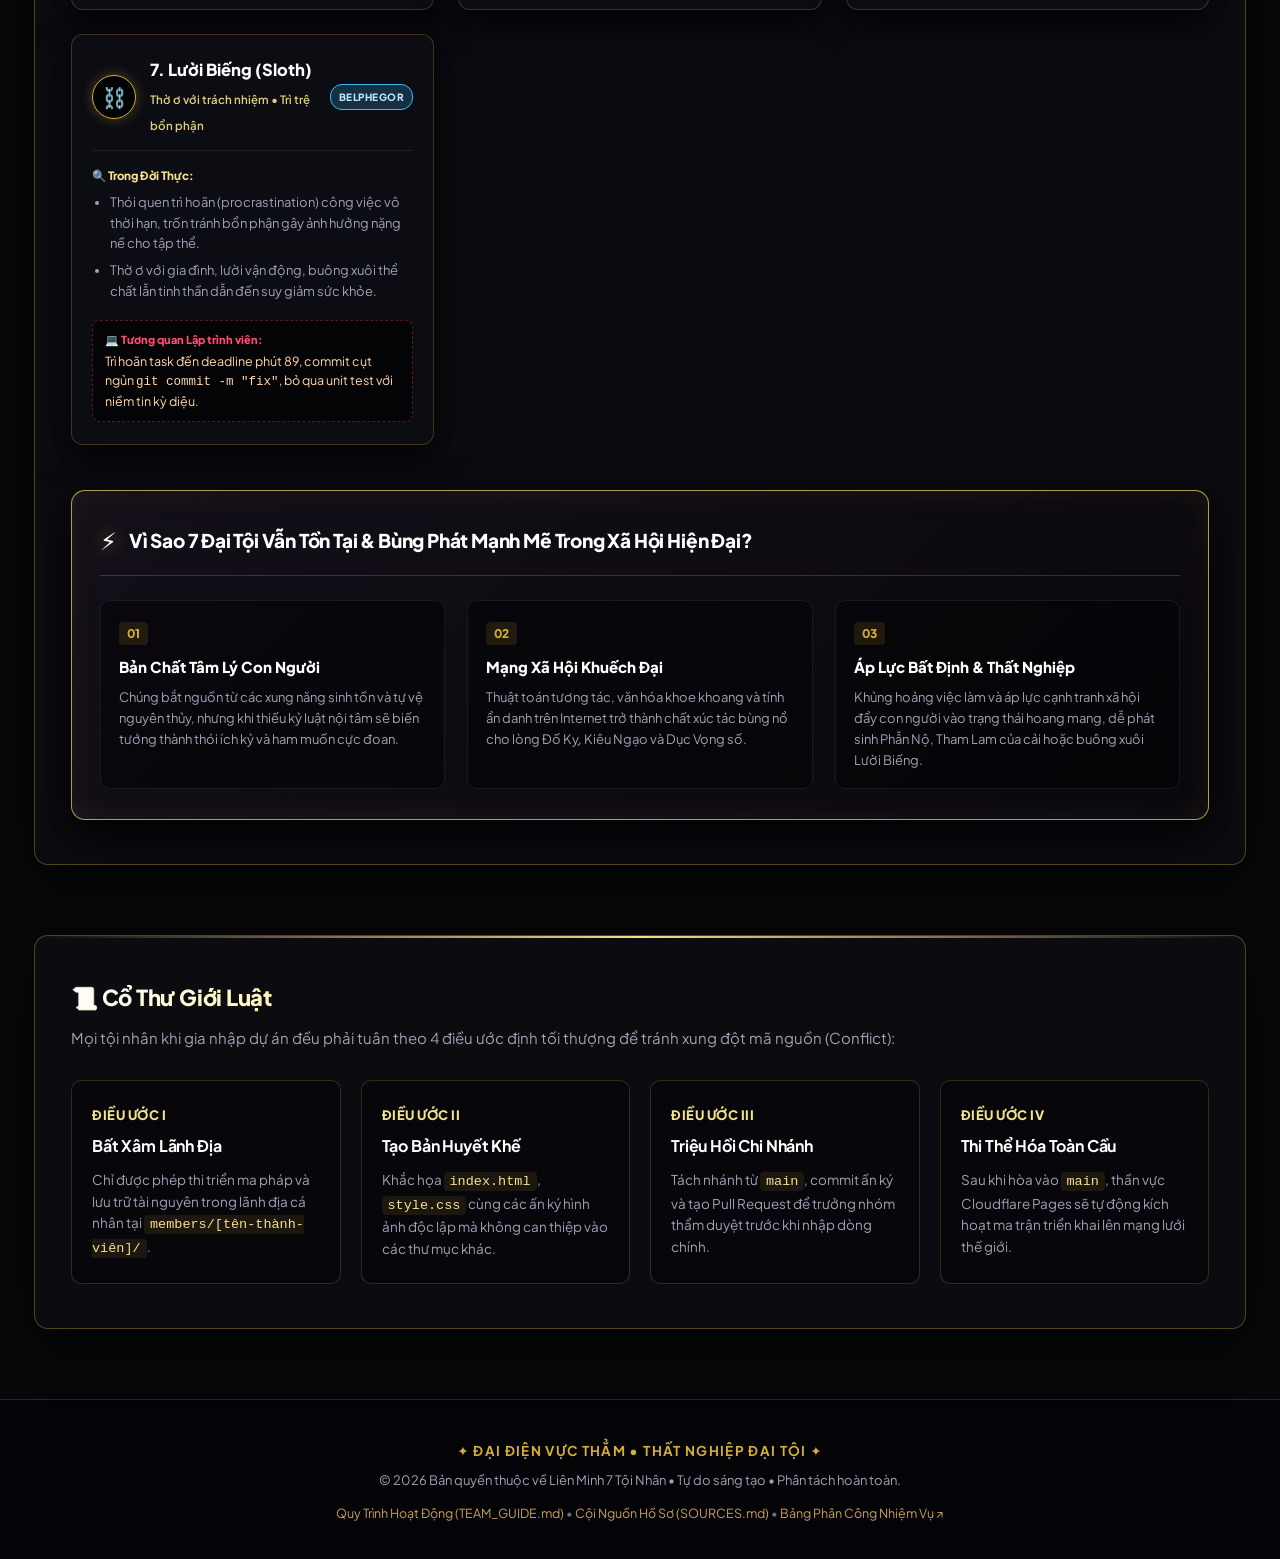
==== commit 935e1b82: "feat: integrate 7 deadly sins real-life & modern society codex and interactive member drawers" ====
--- a/index.html
+++ b/index.html
@@ -35,6 +35,9 @@
           <span id="audioIcon">🔮</span>
           <span id="audioText">Âm Hưởng U Tối</span>
         </button>
+        <a class="btn-nav" href="#sinsCodexSection" id="navSinsCodex">
+          <span>📖 Luận Giải 7 Đại Tội</span>
+        </a>
         <a class="btn-nav" href="#workflowSection" id="navRules">
           <span>📜 Cổ Thư Giới Luật</span>
         </a>
@@ -152,6 +155,21 @@
         </div>
 
         <div class="card-actions">
+          <button type="button" class="btn-sin-toggle" aria-expanded="false" title="Mở khóa luận giải biểu hiện đời thực của đại tội">
+            <span class="sin-toggle-left">
+              <span class="sin-toggle-icon">👁️</span>
+              <span>Luận Giải Đời Thực</span>
+            </span>
+            <span class="sin-toggle-arrow">▾</span>
+          </button>
+          <div class="card-sin-drawer">
+            <div class="sin-drawer-inner">
+              <div class="sin-drawer-title">🔍 BIỂU HIỆN ĐỜI THỰC:</div>
+              <p class="sin-drawer-desc">Ham muốn xác thịt mất kiểm soát, quấy rối tình dục công sở, ngoại tình gây rạn nứt gia đình, nghiện nội dung khiêu dâm dẫn đến rối loạn hành vi.</p>
+              <div class="sin-drawer-it-title">💻 BIẾN THỂ CODER:</div>
+              <p class="sin-drawer-it-desc">Cuồng hiệu ứng neon RGB bling-bling bóng bẩy lồng lộn, thức thâu đêm "gạ tình" từng dòng code.</p>
+            </div>
+          </div>
           <a class="btn-cv-horror" href="members/nguyen-dac-hoang/" id="btnCvNguyenDacHoang">
             <span>KHÁM PHÁ BẢN CV</span>
             <span class="btn-rune">✦</span>
@@ -198,6 +216,21 @@
         </div>
 
         <div class="card-actions">
+          <button type="button" class="btn-sin-toggle" aria-expanded="false" title="Mở khóa luận giải biểu hiện đời thực của đại tội">
+            <span class="sin-toggle-left">
+              <span class="sin-toggle-icon">👁️</span>
+              <span>Luận Giải Đời Thực</span>
+            </span>
+            <span class="sin-toggle-arrow">▾</span>
+          </button>
+          <div class="card-sin-drawer">
+            <div class="sin-drawer-inner">
+              <div class="sin-drawer-title">🔍 BIỂU HIỆN ĐỜI THỰC:</div>
+              <p class="sin-drawer-desc">"Cha đẻ của mọi tội lỗi", tự cao quá mức, xem thường ý kiến đồng nghiệp, ảo tưởng sức mạnh trên MXH, các vụ sụp đổ vì chủ quan không nghe cảnh báo.</p>
+              <div class="sin-drawer-it-title">💻 BIẾN THỂ CODER:</div>
+              <p class="sin-drawer-it-desc">Tự phong kiến trúc sư tối thượng, phán "Code chạy trên máy tao là xong", không thèm comment giải thích hay viết documentation.</p>
+            </div>
+          </div>
           <a class="btn-cv-horror" href="members/hoang-bac/" id="btnCvHoangBac">
             <span>KHÁM PHÁ BẢN CV</span>
             <span class="btn-rune">✦</span>
@@ -244,6 +277,21 @@
         </div>
 
         <div class="card-actions">
+          <button type="button" class="btn-sin-toggle" aria-expanded="false" title="Mở khóa luận giải biểu hiện đời thực của đại tội">
+            <span class="sin-toggle-left">
+              <span class="sin-toggle-icon">👁️</span>
+              <span>Luận Giải Đời Thực</span>
+            </span>
+            <span class="sin-toggle-arrow">▾</span>
+          </button>
+          <div class="card-sin-drawer">
+            <div class="sin-drawer-inner">
+              <div class="sin-drawer-title">🔍 BIỂU HIỆN ĐỜI THỰC:</div>
+              <p class="sin-drawer-desc">Hưởng thụ quá mức, tiêu dùng xa xỉ vô độ, lãng phí thực phẩm trong các buổi tiệc tùng xa hoa, nghiện đồ ăn nhanh dẫn đến suy thoái sức khỏe.</p>
+              <div class="sin-drawer-it-title">💻 BIẾN THỂ CODER:</div>
+              <p class="sin-drawer-it-desc">Cài 500 dependencies npm chỉ để căn giữa một thẻ div, mở 100 tab Chrome ngấu nghiến toàn bộ RAM, ngập chìm trong snack thâu đêm.</p>
+            </div>
+          </div>
           <a class="btn-cv-horror" href="members/luong-thi-hanh/" id="btnCvLuongThiHanh">
             <span>KHÁM PHÁ BẢN CV</span>
             <span class="btn-rune">✦</span>
@@ -290,6 +338,21 @@
         </div>
 
         <div class="card-actions">
+          <button type="button" class="btn-sin-toggle" aria-expanded="false" title="Mở khóa luận giải biểu hiện đời thực của đại tội">
+            <span class="sin-toggle-left">
+              <span class="sin-toggle-icon">👁️</span>
+              <span>Luận Giải Đời Thực</span>
+            </span>
+            <span class="sin-toggle-arrow">▾</span>
+          </button>
+          <div class="card-sin-drawer">
+            <div class="sin-drawer-inner">
+              <div class="sin-drawer-title">🔍 BIỂU HIỆN ĐỜI THỰC:</div>
+              <p class="sin-drawer-desc">Cơn giận bùng phát dẫn đến bạo lực gia đình &amp; học đường, hành vi "giận quá mất khôn" gây ẩu đả phá hoại, thù hằn cá nhân trả đũa dai dẳng.</p>
+              <div class="sin-drawer-it-title">💻 BIẾN THỂ CODER:</div>
+              <p class="sin-drawer-it-desc">Đập vỡ bàn phím cơ khi dính Merge Conflict 500 dòng, nổi giận lôi đình khi khách hàng đổi specs vào 17h30 chiều thứ Sáu.</p>
+            </div>
+          </div>
           <a class="btn-cv-horror" href="members/duong-tuan-hoang/" id="btnCvDuongTuanHoang">
             <span>KHÁM PHÁ BẢN CV</span>
             <span class="btn-rune">✦</span>
@@ -336,6 +399,21 @@
         </div>
 
         <div class="card-actions">
+          <button type="button" class="btn-sin-toggle" aria-expanded="false" title="Mở khóa luận giải biểu hiện đời thực của đại tội">
+            <span class="sin-toggle-left">
+              <span class="sin-toggle-icon">👁️</span>
+              <span>Luận Giải Đời Thực</span>
+            </span>
+            <span class="sin-toggle-arrow">▾</span>
+          </button>
+          <div class="card-sin-drawer">
+            <div class="sin-drawer-inner">
+              <div class="sin-drawer-title">🔍 BIỂU HIỆN ĐỜI THỰC:</div>
+              <p class="sin-drawer-desc">Buồn rầu cay cú trước may mắn của người khác, "bóc phốt" hạ bệ trên MXH, mâu thuẫn đồng nghiệp do đố kỵ thành tích, tâm lý hả hê khi người khác thất bại.</p>
+              <div class="sin-drawer-it-title">💻 BIẾN THỂ CODER:</div>
+              <p class="sin-drawer-it-desc">Thấy Pull Request người khác được merge trước là khó chịu, soi mói từng dấu chấm phẩy khi review code để dìm hàng.</p>
+            </div>
+          </div>
           <a class="btn-cv-horror" href="members/nguyen-huy-hoang/" id="btnCvNguyenHuyHoang">
             <span>KHÁM PHÁ BẢN CV</span>
             <span class="btn-rune">✦</span>
@@ -382,6 +460,21 @@
         </div>
 
         <div class="card-actions">
+          <button type="button" class="btn-sin-toggle" aria-expanded="false" title="Mở khóa luận giải biểu hiện đời thực của đại tội">
+            <span class="sin-toggle-left">
+              <span class="sin-toggle-icon">👁️</span>
+              <span>Luận Giải Đời Thực</span>
+            </span>
+            <span class="sin-toggle-arrow">▾</span>
+          </button>
+          <div class="card-sin-drawer">
+            <div class="sin-drawer-inner">
+              <div class="sin-drawer-title">🔍 BIỂU HIỆN ĐỜI THỰC:</div>
+              <p class="sin-drawer-desc">Ám ảnh của cải và quyền lực, tham nhũng, tích trữ đầu cơ hàng hóa trục lợi trong khủng hoảng, các đường dây lừa đảo tài chính và đa cấp bất chấp đạo đức.</p>
+              <div class="sin-drawer-it-title">💻 BIẾN THỂ CODER:</div>
+              <p class="sin-drawer-it-desc">Ôm 10 job freelance cùng lúc xuyên lục địa, tích trữ hàng trăm repository dang dở, tối ưu micro-benchmark đến kiệt sức.</p>
+            </div>
+          </div>
           <a class="btn-cv-horror" href="members/nong-lam-ngoc-son/" id="btnCvNongLamNgocSon">
             <span>KHÁM PHÁ BẢN CV</span>
             <span class="btn-rune">✦</span>
@@ -428,6 +521,21 @@
         </div>
 
         <div class="card-actions">
+          <button type="button" class="btn-sin-toggle" aria-expanded="false" title="Mở khóa luận giải biểu hiện đời thực của đại tội">
+            <span class="sin-toggle-left">
+              <span class="sin-toggle-icon">👁️</span>
+              <span>Luận Giải Đời Thực</span>
+            </span>
+            <span class="sin-toggle-arrow">▾</span>
+          </button>
+          <div class="card-sin-drawer">
+            <div class="sin-drawer-inner">
+              <div class="sin-drawer-title">🔍 BIỂU HIỆN ĐỜI THỰC:</div>
+              <p class="sin-drawer-desc">Thờ ơ với trách nhiệm, trì hoãn bổn phận tinh thần và công việc gây ách tắc cho tập thể, thờ ơ với gia đình, lười vận động buông xuôi sức khỏe.</p>
+              <div class="sin-drawer-it-title">💻 BIẾN THỂ CODER:</div>
+              <p class="sin-drawer-it-desc">Trì hoãn task đến 23h59 deadline, commit cẩu thả <code>git commit -m "fix"</code>, lười viết unit test với niềm tin kỳ diệu.</p>
+            </div>
+          </div>
           <a class="btn-cv-horror" href="members/vi-anh-quan/" id="btnCvViAnhQuan">
             <span>KHÁM PHÁ BẢN CV</span>
             <span class="btn-rune">✦</span>
@@ -442,6 +550,224 @@
       <div style="font-size: 32px; margin-bottom: 10px;">🕯️</div>
       Không tìm thấy đại tội nhân nào khớp với linh ảnh tìm kiếm.
     </div>
+
+    <!-- Sins Codex Section: 7 Đại Tội Trong Đời Thực & Hiện Đại -->
+    <section class="info-section sins-codex-section" id="sinsCodexSection">
+      <div class="section-tag-gold-center">
+        <span class="gold-rune">✦</span>
+        <span>KHẢO LUẬN TÂM LÝ &amp; XÃ HỘI HIỆN ĐẠI</span>
+        <span class="gold-rune">✦</span>
+      </div>
+      <h3 class="info-title">
+        <span>📖 Cổ Thư Luận Giải</span>
+        <span style="font-size: 14px; opacity: 0.7;">&bull; 7 ĐẠI TỘI TRONG ĐỜI THỰC &amp; THỜI ĐẠI SỐ</span>
+      </h3>
+      <p class="info-desc">
+        Bảy mối tội đầu bắt nguồn từ Kitô giáo (du nhập vào văn hóa Việt Nam từ thế kỷ 16) được xem là cội nguồn của mọi sa ngã luân lý. Trong đời sống hiện đại và không gian mạng, chúng không hề biến mất mà bùng phát tinh vi thành những hành vi, thói quen và hiện tượng xã hội nhức nhối:
+      </p>
+
+      <div class="sins-codex-grid">
+        <!-- 1. Kiêu Ngạo -->
+        <article class="codex-card codex-pride" id="codexPride">
+          <div class="codex-header">
+            <span class="codex-avatar-seal">👑</span>
+            <div class="codex-meta">
+              <h4 class="codex-name">1. Kiêu Ngạo (Pride)</h4>
+              <span class="codex-desc-sub">Tự cao quá mức &bull; "Cha đẻ của mọi tội lỗi"</span>
+            </div>
+            <span class="codex-badge-sin pride">LUCIFER</span>
+          </div>
+          <div class="codex-content">
+            <div class="codex-section-real">
+              <div class="codex-label">🔍 Trong Đời Thực:</div>
+              <ul class="codex-list">
+                <li>Người lãnh đạo độc đoán xem thường ý kiến cấp dưới, dẫn đến quyết định sai lầm làm doanh nghiệp sụp đổ.</li>
+                <li>Hiện tượng "ảo tưởng sức mạnh" trên mạng xã hội: tự cho mình đúng tuyệt đối, công kích mọi ý kiến phản biện.</li>
+              </ul>
+            </div>
+            <div class="codex-section-it">
+              <div class="codex-it-label">💻 Tương quan Lập trình viên:</div>
+              <p>Tự xưng Senior tối thượng, phán "Code chạy trên máy tao là xong", không thèm comment giải thích hay viết documentation.</p>
+            </div>
+          </div>
+        </article>
+
+        <!-- 2. Tham Lam -->
+        <article class="codex-card codex-greed" id="codexGreed">
+          <div class="codex-header">
+            <span class="codex-avatar-seal">⚜️</span>
+            <div class="codex-meta">
+              <h4 class="codex-name">2. Tham Lam (Greed)</h4>
+              <span class="codex-desc-sub">Ám ảnh của cải và quyền lực &bull; Ham muốn vô độ</span>
+            </div>
+            <span class="codex-badge-sin greed">MAMMON</span>
+          </div>
+          <div class="codex-content">
+            <div class="codex-section-real">
+              <div class="codex-label">🔍 Trong Đời Thực:</div>
+              <ul class="codex-list">
+                <li>Tham nhũng, biển thủ công quỹ, tích trữ đầu cơ hàng hóa thiết yếu để tăng giá trục lợi trong khủng hoảng.</li>
+                <li>Các vụ lừa đảo tài chính, tiền ảo và đa cấp biến tướng, nơi người ta bất chấp đạo đức để bòn rút tiền của người khác.</li>
+              </ul>
+            </div>
+            <div class="codex-section-it">
+              <div class="codex-it-label">💻 Tương quan Lập trình viên:</div>
+              <p>Ôm cùng lúc 10 job freelance xuyên lục địa, tải 500 thư viện npm dù chỉ cần một hàm tính tổng cơ bản.</p>
+            </div>
+          </div>
+        </article>
+
+        <!-- 3. Dâm Dục / Dục Vọng -->
+        <article class="codex-card codex-lust" id="codexLust">
+          <div class="codex-header">
+            <span class="codex-avatar-seal">🩸</span>
+            <div class="codex-meta">
+              <h4 class="codex-name">3. Dâm Dục (Lust)</h4>
+              <span class="codex-desc-sub">Ham muốn xác thịt mất kiểm soát &bull; Cuồng vọng</span>
+            </div>
+            <span class="codex-badge-sin lust">ASMODEUS</span>
+          </div>
+          <div class="codex-content">
+            <div class="codex-section-real">
+              <div class="codex-label">🔍 Trong Đời Thực:</div>
+              <ul class="codex-list">
+                <li>Hành vi quấy rối tình dục nơi công sở; ngoại tình gây rạn nứt và tan vỡ hạnh phúc gia đình.</li>
+                <li>Nghiện ngập nội dung khiêu dâm, lệch lạc nhận thức dẫn đến rối loạn hành vi và suy thoái đạo đức.</li>
+              </ul>
+            </div>
+            <div class="codex-section-it">
+              <div class="codex-it-label">💻 Tương quan Lập trình viên:</div>
+              <p>Cuồng hiệu ứng neon RGB bling-bling bóng bẩy lồng lộn, thức thâu đêm "gạ tình" từng dòng code và fix bug.</p>
+            </div>
+          </div>
+        </article>
+
+        <!-- 4. Ghen Tỵ / Đố Kỵ -->
+        <article class="codex-card codex-envy" id="codexEnvy">
+          <div class="codex-header">
+            <span class="codex-avatar-seal">👁️</span>
+            <div class="codex-meta">
+              <h4 class="codex-name">4. Ghen Tỵ (Envy)</h4>
+              <span class="codex-desc-sub">Buồn rầu trước may mắn của người khác &bull; Tật đố</span>
+            </div>
+            <span class="codex-badge-sin envy">LEVIATHAN</span>
+          </div>
+          <div class="codex-content">
+            <div class="codex-section-real">
+              <div class="codex-label">🔍 Trong Đời Thực:</div>
+              <ul class="codex-list">
+                <li>Phong trào "bóc phốt" dìm hàng trên MXH chỉ vì ganh ghét trước sự thành công và nổi tiếng của người khác.</li>
+                <li>Mâu thuẫn ngầm chốn công sở, tâm lý hả hê độc hại (Schadenfreude) khi chứng kiến đồng nghiệp gặp trắc trở, thất bại.</li>
+              </ul>
+            </div>
+            <div class="codex-section-it">
+              <div class="codex-it-label">💻 Tương quan Lập trình viên:</div>
+              <p>Thấy Pull Request người khác được duyệt trước là khó chịu, soi mói từng dấu chấm phẩy khi review code để dìm hàng.</p>
+            </div>
+          </div>
+        </article>
+
+        <!-- 5. Tham Ăn / Phàm Ăn -->
+        <article class="codex-card codex-gluttony" id="codexGluttony">
+          <div class="codex-header">
+            <span class="codex-avatar-seal">🥩</span>
+            <div class="codex-meta">
+              <h4 class="codex-name">5. Tham Ăn (Gluttony)</h4>
+              <span class="codex-desc-sub">Hưởng thụ quá mức &bull; Tiêu thụ vật chất quá độ</span>
+            </div>
+            <span class="codex-badge-sin gluttony">BEELZEBUB</span>
+          </div>
+          <div class="codex-content">
+            <div class="codex-section-real">
+              <div class="codex-label">🔍 Trong Đời Thực:</div>
+              <ul class="codex-list">
+                <li>Lối sống chủ nghĩa tiêu dùng xa xỉ (consumerism), mua sắm vô độ vượt xa nhu cầu sinh hoạt thực tế.</li>
+                <li>Lãng phí thực phẩm trong các buổi tiệc tùng xa hoa; nghiện thức ăn nhanh gây tổn hại sức khỏe lâu dài.</li>
+              </ul>
+            </div>
+            <div class="codex-section-it">
+              <div class="codex-it-label">💻 Tương quan Lập trình viên:</div>
+              <p>Mở 100 tab Chrome ngấu nghiến toàn bộ bộ nhớ RAM, trữ đầy snack và nước tăng lực quanh bàn làm việc ngập rác.</p>
+            </div>
+          </div>
+        </article>
+
+        <!-- 6. Phẫn Nộ -->
+        <article class="codex-card codex-wrath" id="codexWrath">
+          <div class="codex-header">
+            <span class="codex-avatar-seal">⚔️</span>
+            <div class="codex-meta">
+              <h4 class="codex-name">6. Phẫn Nộ (Wrath)</h4>
+              <span class="codex-desc-sub">Cơn giận bùng phát &bull; Thù hằn và bạo lực</span>
+            </div>
+            <span class="codex-badge-sin wrath">SATAN</span>
+          </div>
+          <div class="codex-content">
+            <div class="codex-section-real">
+              <div class="codex-label">🔍 Trong Đời Thực:</div>
+              <ul class="codex-list">
+                <li>Bạo lực gia đình, bạo lực học đường; hành vi "giận quá mất khôn" dẫn đến ẩu đả, phá hoại tài sản.</li>
+                <li>Các mối thù hằn cá nhân kéo dài dai dẳng nhiều năm, trả đũa bằng bạo lực ngôn từ trên không gian mạng.</li>
+              </ul>
+            </div>
+            <div class="codex-section-it">
+              <div class="codex-it-label">💻 Tương quan Lập trình viên:</div>
+              <p>Đập vỡ bàn phím cơ khi gặp Merge Conflict 500 dòng, nổi giận đùng đùng khi khách hàng sửa yêu cầu lúc 17h30 chiều thứ Sáu.</p>
+            </div>
+          </div>
+        </article>
+
+        <!-- 7. Lười Biếng -->
+        <article class="codex-card codex-sloth" id="codexSloth">
+          <div class="codex-header">
+            <span class="codex-avatar-seal">⛓️</span>
+            <div class="codex-meta">
+              <h4 class="codex-name">7. Lười Biếng (Sloth)</h4>
+              <span class="codex-desc-sub">Thờ ơ với trách nhiệm &bull; Trì trệ bổn phận</span>
+            </div>
+            <span class="codex-badge-sin sloth">BELPHEGOR</span>
+          </div>
+          <div class="codex-content">
+            <div class="codex-section-real">
+              <div class="codex-label">🔍 Trong Đời Thực:</div>
+              <ul class="codex-list">
+                <li>Thói quen trì hoãn (procrastination) công việc vô thời hạn, trốn tránh bổn phận gây ảnh hưởng nặng nề cho tập thể.</li>
+                <li>Thờ ơ với gia đình, lười vận động, buông xuôi thể chất lẫn tinh thần dẫn đến suy giảm sức khỏe.</li>
+              </ul>
+            </div>
+            <div class="codex-section-it">
+              <div class="codex-it-label">💻 Tương quan Lập trình viên:</div>
+              <p>Trì hoãn task đến deadline phút 89, commit cụt ngủn <code>git commit -m "fix"</code>, bỏ qua unit test với niềm tin kỳ diệu.</p>
+            </div>
+          </div>
+        </article>
+      </div>
+
+      <!-- Khảo luận: Vì sao 7 đại tội vẫn tồn tại? -->
+      <div class="codex-deep-dive">
+        <div class="deep-dive-header">
+          <span class="deep-dive-icon">⚡</span>
+          <h4>Vì Sao 7 Đại Tội Vẫn Tồn Tại &amp; Bùng Phát Mạnh Mẽ Trong Xã Hội Hiện Đại?</h4>
+        </div>
+        <div class="deep-dive-grid">
+          <div class="deep-dive-item">
+            <div class="deep-dive-badge">01</div>
+            <h5>Bản Chất Tâm Lý Con Người</h5>
+            <p>Chúng bắt nguồn từ các xung năng sinh tồn và tự vệ nguyên thủy, nhưng khi thiếu kỷ luật nội tâm sẽ biến tướng thành thói ích kỷ và ham muốn cực đoan.</p>
+          </div>
+          <div class="deep-dive-item">
+            <div class="deep-dive-badge">02</div>
+            <h5>Mạng Xã Hội Khuếch Đại</h5>
+            <p>Thuật toán tương tác, văn hóa khoe khoang và tính ẩn danh trên Internet trở thành chất xúc tác bùng nổ cho lòng Đố Kỵ, Kiêu Ngạo và Dục Vọng số.</p>
+          </div>
+          <div class="deep-dive-item">
+            <div class="deep-dive-badge">03</div>
+            <h5>Áp Lực Bất Định &amp; Thất Nghiệp</h5>
+            <p>Khủng hoảng việc làm và áp lực cạnh tranh xã hội đẩy con người vào trạng thái hoang mang, dễ phát sinh Phẫn Nộ, Tham Lam của cải hoặc buông xuôi Lười Biếng.</p>
+          </div>
+        </div>
+      </div>
+    </section>
 
     <!-- Workflow & Guide Section (Ancient Gothic Tablets) -->
     <section class="info-section" id="workflowSection">
--- a/style.css
+++ b/style.css
@@ -1405,6 +1405,370 @@
   text-decoration: underline;
 }
 
+/* Real-life Sin Toggle Button */
+.btn-sin-toggle {
+  display: flex;
+  align-items: center;
+  justify-content: space-between;
+  width: 100%;
+  padding: 8px 14px;
+  margin-bottom: 10px;
+  background: rgba(255, 255, 255, 0.03);
+  border: 1px dashed rgba(212, 175, 55, 0.35);
+  border-radius: 7px;
+  color: var(--sin-border-color, var(--gold-light));
+  font-family: var(--font-body);
+  font-size: 12px;
+  font-weight: 700;
+  letter-spacing: 0.02em;
+  cursor: pointer;
+  transition: all 0.25s ease;
+  outline: none;
+}
+
+.btn-sin-toggle:hover {
+  background: rgba(212, 175, 55, 0.08);
+  border-color: var(--sin-border-color, var(--gold-primary));
+  box-shadow: 0 0 12px rgba(212, 175, 55, 0.2);
+  color: #ffffff;
+}
+
+.btn-sin-toggle.active {
+  background: linear-gradient(135deg, rgba(212, 175, 55, 0.15) 0%, rgba(136, 19, 55, 0.2) 100%);
+  border-style: solid;
+  border-color: var(--sin-border-color, var(--gold-light));
+  box-shadow: 0 0 15px rgba(212, 175, 55, 0.3);
+  color: #ffffff;
+}
+
+.sin-toggle-left {
+  display: flex;
+  align-items: center;
+  gap: 8px;
+}
+
+.sin-toggle-icon {
+  font-size: 14px;
+  filter: drop-shadow(0 0 6px var(--sin-border-color, #d4af37));
+}
+
+.sin-toggle-arrow {
+  font-size: 12px;
+  transition: transform 0.3s ease;
+}
+
+.btn-sin-toggle.active .sin-toggle-arrow {
+  transform: rotate(180deg);
+}
+
+/* Collapsible Sin Drawer */
+.card-sin-drawer {
+  max-height: 0;
+  opacity: 0;
+  overflow: hidden;
+  transition: max-height 0.4s cubic-bezier(0.2, 0.8, 0.2, 1), opacity 0.35s ease, margin 0.3s ease;
+  margin: 0;
+}
+
+.card-sin-drawer.open {
+  max-height: 400px;
+  opacity: 1;
+  margin-bottom: 12px;
+}
+
+.sin-drawer-inner {
+  background: rgba(0, 0, 0, 0.72);
+  border: 1px solid rgba(212, 175, 55, 0.25);
+  border-radius: 8px;
+  padding: 12px 14px;
+  font-size: 12.5px;
+  line-height: 1.55;
+  box-shadow: inset 0 0 20px rgba(0, 0, 0, 0.9);
+}
+
+.sin-drawer-title {
+  color: var(--gold-light);
+  font-weight: 800;
+  font-size: 11px;
+  letter-spacing: 0.04em;
+  margin-bottom: 4px;
+  display: flex;
+  align-items: center;
+  gap: 5px;
+}
+
+.sin-drawer-desc {
+  color: var(--text-muted);
+  font-size: 12px;
+  margin-bottom: 10px;
+  line-height: 1.55;
+}
+
+.sin-drawer-it-title {
+  color: #f43f5e;
+  font-weight: 800;
+  font-size: 11px;
+  letter-spacing: 0.04em;
+  margin-bottom: 4px;
+}
+
+.sin-drawer-it-desc {
+  color: #fed7aa;
+  font-size: 12px;
+  line-height: 1.55;
+}
+
+/* ==========================================================================
+   Sins Codex Section (7 Đại Tội Trong Đời Thực & Hiện Đại)
+   ========================================================================== */
+.sins-codex-section {
+  margin-top: 20px;
+  margin-bottom: 70px;
+}
+
+.section-tag-gold-center {
+  display: inline-flex;
+  align-items: center;
+  gap: 10px;
+  padding: 6px 18px;
+  border-radius: 30px;
+  background: rgba(212, 175, 55, 0.08);
+  border: 1px solid rgba(212, 175, 55, 0.35);
+  font-family: var(--font-body);
+  font-size: 12px;
+  font-weight: 800;
+  letter-spacing: 0.06em;
+  color: var(--gold-light);
+  margin-bottom: 16px;
+  box-shadow: 0 0 18px rgba(212, 175, 55, 0.2);
+}
+
+.section-tag-gold-center .gold-rune {
+  color: var(--gold-primary);
+  font-size: 14px;
+}
+
+.sins-codex-grid {
+  display: grid;
+  grid-template-columns: repeat(auto-fill, minmax(360px, 1fr));
+  gap: 24px;
+  margin-top: 32px;
+  margin-bottom: 45px;
+}
+
+.codex-card {
+  background: rgba(14, 13, 20, 0.85);
+  border: 1px solid rgba(212, 175, 55, 0.25);
+  border-radius: 12px;
+  padding: 22px 20px;
+  position: relative;
+  transition: transform 0.3s ease, border-color 0.3s ease, box-shadow 0.3s ease;
+  box-shadow: 0 12px 35px rgba(0, 0, 0, 0.8);
+  display: flex;
+  flex-direction: column;
+}
+
+.codex-card:hover {
+  transform: translateY(-5px);
+  box-shadow: 0 20px 45px rgba(0, 0, 0, 0.95);
+}
+
+/* Individual Codex Borders on Hover */
+.codex-pride:hover { border-color: #a855f7; box-shadow: 0 0 25px rgba(168, 85, 247, 0.35); }
+.codex-greed:hover { border-color: #eab308; box-shadow: 0 0 25px rgba(234, 179, 8, 0.35); }
+.codex-lust:hover { border-color: #f43f5e; box-shadow: 0 0 25px rgba(244, 63, 94, 0.35); }
+.codex-envy:hover { border-color: #10b981; box-shadow: 0 0 25px rgba(16, 185, 129, 0.35); }
+.codex-gluttony:hover { border-color: #f97316; box-shadow: 0 0 25px rgba(249, 115, 22, 0.35); }
+.codex-wrath:hover { border-color: #ef4444; box-shadow: 0 0 25px rgba(239, 68, 68, 0.35); }
+.codex-sloth:hover { border-color: #38bdf8; box-shadow: 0 0 25px rgba(56, 189, 248, 0.35); }
+
+.codex-header {
+  display: flex;
+  align-items: center;
+  gap: 14px;
+  margin-bottom: 16px;
+  padding-bottom: 14px;
+  border-bottom: 1px solid rgba(255, 255, 255, 0.08);
+}
+
+.codex-avatar-seal {
+  width: 44px;
+  height: 44px;
+  border-radius: 50%;
+  background: rgba(0, 0, 0, 0.8);
+  border: 1.5px solid var(--gold-primary);
+  display: flex;
+  align-items: center;
+  justify-content: center;
+  font-size: 20px;
+  box-shadow: 0 0 12px rgba(212, 175, 55, 0.35);
+  flex-shrink: 0;
+}
+
+.codex-meta {
+  flex: 1;
+}
+
+.codex-name {
+  font-family: var(--font-heading);
+  font-size: 16.5px;
+  font-weight: 800;
+  color: #ffffff;
+  margin-bottom: 2px;
+}
+
+.codex-desc-sub {
+  font-size: 11.5px;
+  color: var(--gold-light);
+  font-weight: 600;
+  opacity: 0.9;
+}
+
+.codex-badge-sin {
+  font-family: var(--font-body);
+  font-size: 10px;
+  font-weight: 800;
+  padding: 4px 8px;
+  border-radius: 12px;
+  letter-spacing: 0.05em;
+  background: rgba(212, 175, 55, 0.15);
+  color: var(--gold-light);
+  border: 1px solid rgba(212, 175, 55, 0.4);
+}
+
+.codex-badge-sin.pride { background: rgba(168, 85, 247, 0.2); color: #f3e8ff; border-color: #a855f7; }
+.codex-badge-sin.greed { background: rgba(234, 179, 8, 0.2); color: #fef08a; border-color: #eab308; }
+.codex-badge-sin.lust { background: rgba(244, 63, 94, 0.2); color: #fecdd3; border-color: #f43f5e; }
+.codex-badge-sin.envy { background: rgba(16, 185, 129, 0.2); color: #a7f3d0; border-color: #10b981; }
+.codex-badge-sin.gluttony { background: rgba(249, 115, 22, 0.2); color: #fed7aa; border-color: #f97316; }
+.codex-badge-sin.wrath { background: rgba(239, 68, 68, 0.2); color: #fecaca; border-color: #ef4444; }
+.codex-badge-sin.sloth { background: rgba(56, 189, 248, 0.2); color: #bae6fd; border-color: #38bdf8; }
+
+.codex-content {
+  display: flex;
+  flex-direction: column;
+  gap: 12px;
+  flex: 1;
+}
+
+.codex-label {
+  font-size: 11.5px;
+  font-weight: 800;
+  color: var(--gold-light);
+  margin-bottom: 6px;
+}
+
+.codex-list {
+  padding-left: 18px;
+  font-size: 13px;
+  color: var(--text-muted);
+  line-height: 1.6;
+}
+
+.codex-list li {
+  margin-bottom: 6px;
+}
+
+.codex-section-it {
+  background: rgba(0, 0, 0, 0.6);
+  border: 1px dashed rgba(244, 63, 94, 0.35);
+  border-radius: 8px;
+  padding: 10px 12px;
+  margin-top: auto;
+}
+
+.codex-it-label {
+  font-size: 11px;
+  font-weight: 800;
+  color: #ff4d6d;
+  margin-bottom: 4px;
+}
+
+.codex-section-it p {
+  font-size: 12.5px;
+  color: #fed7aa;
+  line-height: 1.5;
+  margin: 0;
+}
+
+/* Deep Dive Container */
+.codex-deep-dive {
+  background: linear-gradient(135deg, rgba(20, 16, 26, 0.95) 0%, rgba(10, 8, 14, 0.98) 100%);
+  border: 1.5px solid var(--border-gold-bright);
+  border-radius: 14px;
+  padding: 30px 28px;
+  box-shadow: 0 15px 40px rgba(0, 0, 0, 0.9), inset 0 0 30px rgba(212, 175, 55, 0.08);
+}
+
+.deep-dive-header {
+  display: flex;
+  align-items: center;
+  gap: 12px;
+  margin-bottom: 24px;
+  padding-bottom: 16px;
+  border-bottom: 1px solid rgba(212, 175, 55, 0.25);
+}
+
+.deep-dive-icon {
+  font-size: 24px;
+  filter: drop-shadow(0 0 10px var(--gold-primary));
+}
+
+.deep-dive-header h4 {
+  font-family: var(--font-heading);
+  font-size: 19px;
+  font-weight: 800;
+  color: #ffffff;
+  letter-spacing: -0.01em;
+}
+
+.deep-dive-grid {
+  display: grid;
+  grid-template-columns: repeat(auto-fit, minmax(280px, 1fr));
+  gap: 22px;
+}
+
+.deep-dive-item {
+  background: rgba(0, 0, 0, 0.5);
+  border: 1px solid rgba(255, 255, 255, 0.08);
+  border-radius: 10px;
+  padding: 18px;
+  transition: transform 0.25s ease, border-color 0.25s ease;
+}
+
+.deep-dive-item:hover {
+  transform: translateY(-3px);
+  border-color: var(--gold-primary);
+  box-shadow: 0 8px 20px rgba(0, 0, 0, 0.7);
+}
+
+.deep-dive-badge {
+  font-family: var(--font-heading);
+  font-size: 12px;
+  font-weight: 900;
+  color: var(--gold-primary);
+  background: rgba(212, 175, 55, 0.12);
+  display: inline-block;
+  padding: 2px 8px;
+  border-radius: 4px;
+  margin-bottom: 10px;
+}
+
+.deep-dive-item h5 {
+  font-family: var(--font-heading);
+  font-size: 15px;
+  font-weight: 800;
+  color: #ffffff;
+  margin-bottom: 8px;
+}
+
+.deep-dive-item p {
+  font-size: 13px;
+  color: var(--text-muted);
+  line-height: 1.6;
+  margin: 0;
+}
+
 /* ==========================================================================
    Responsive Adaptations
    ========================================================================== */
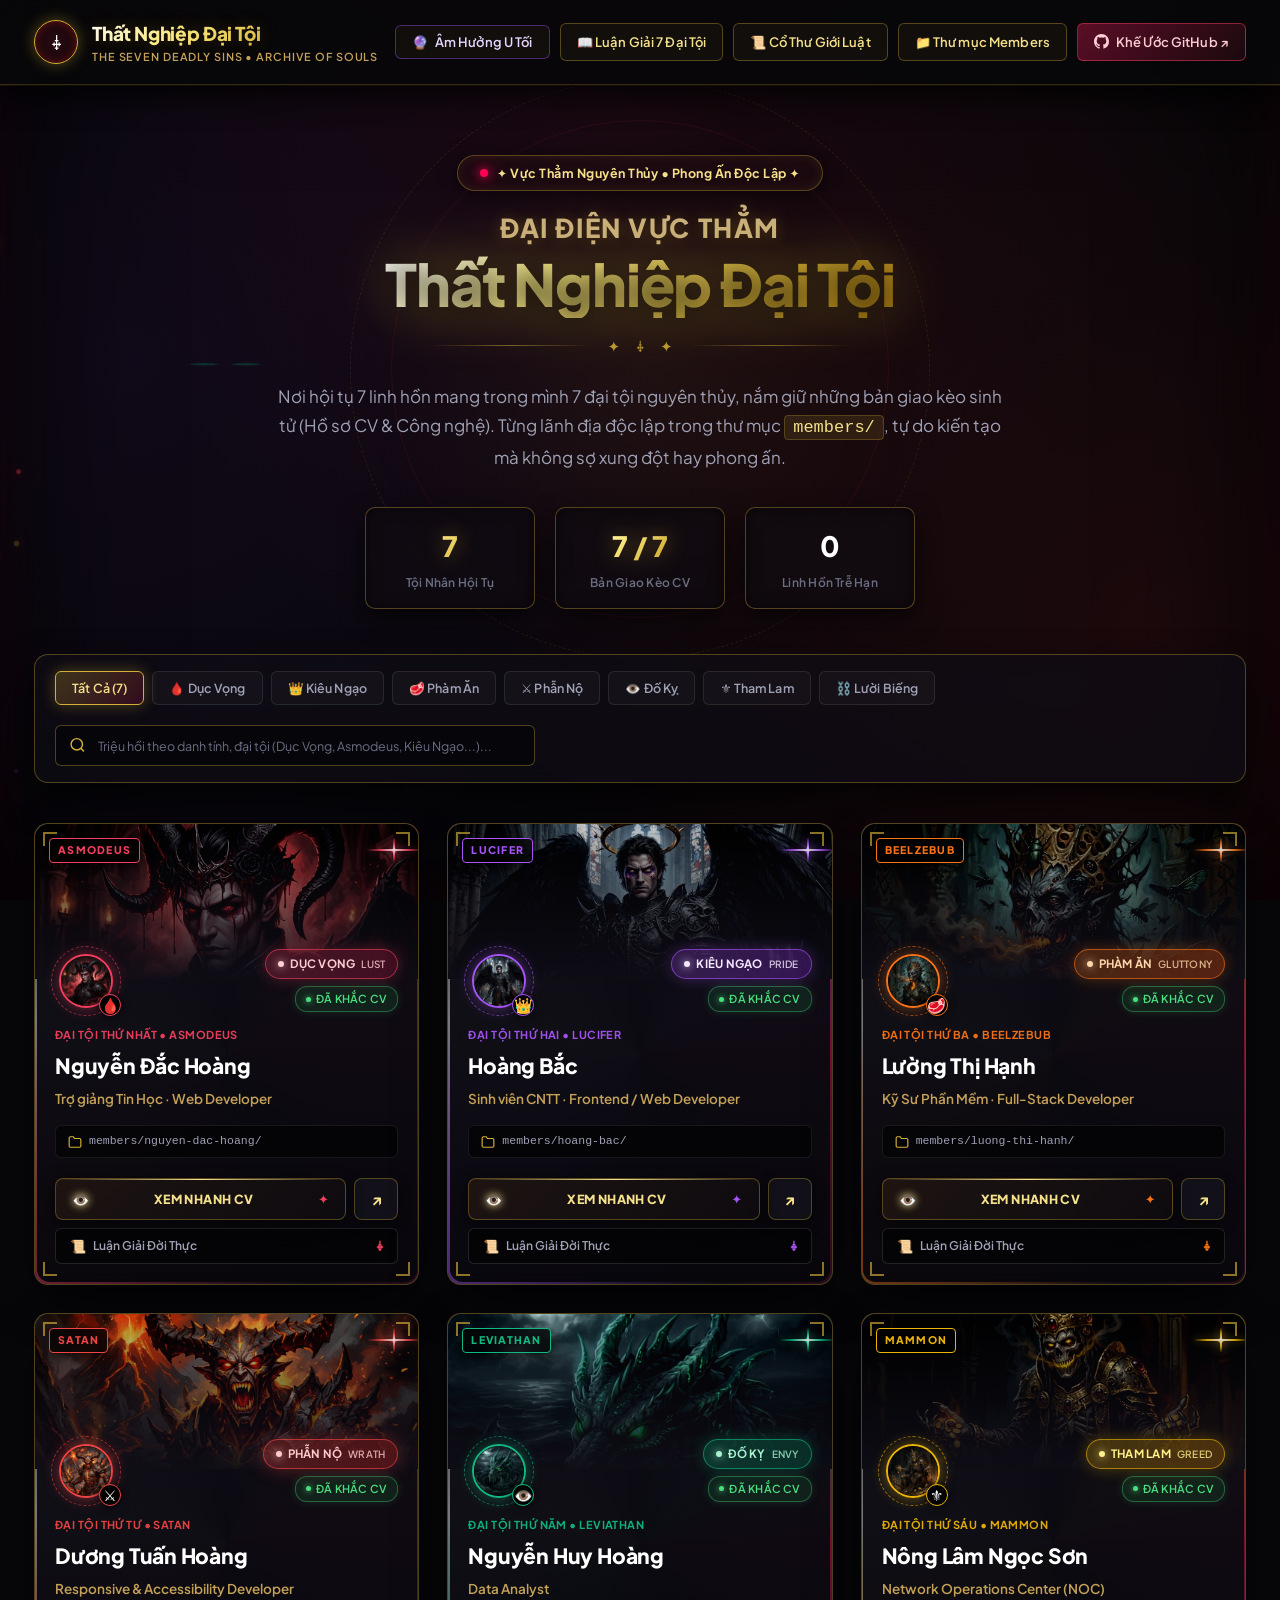
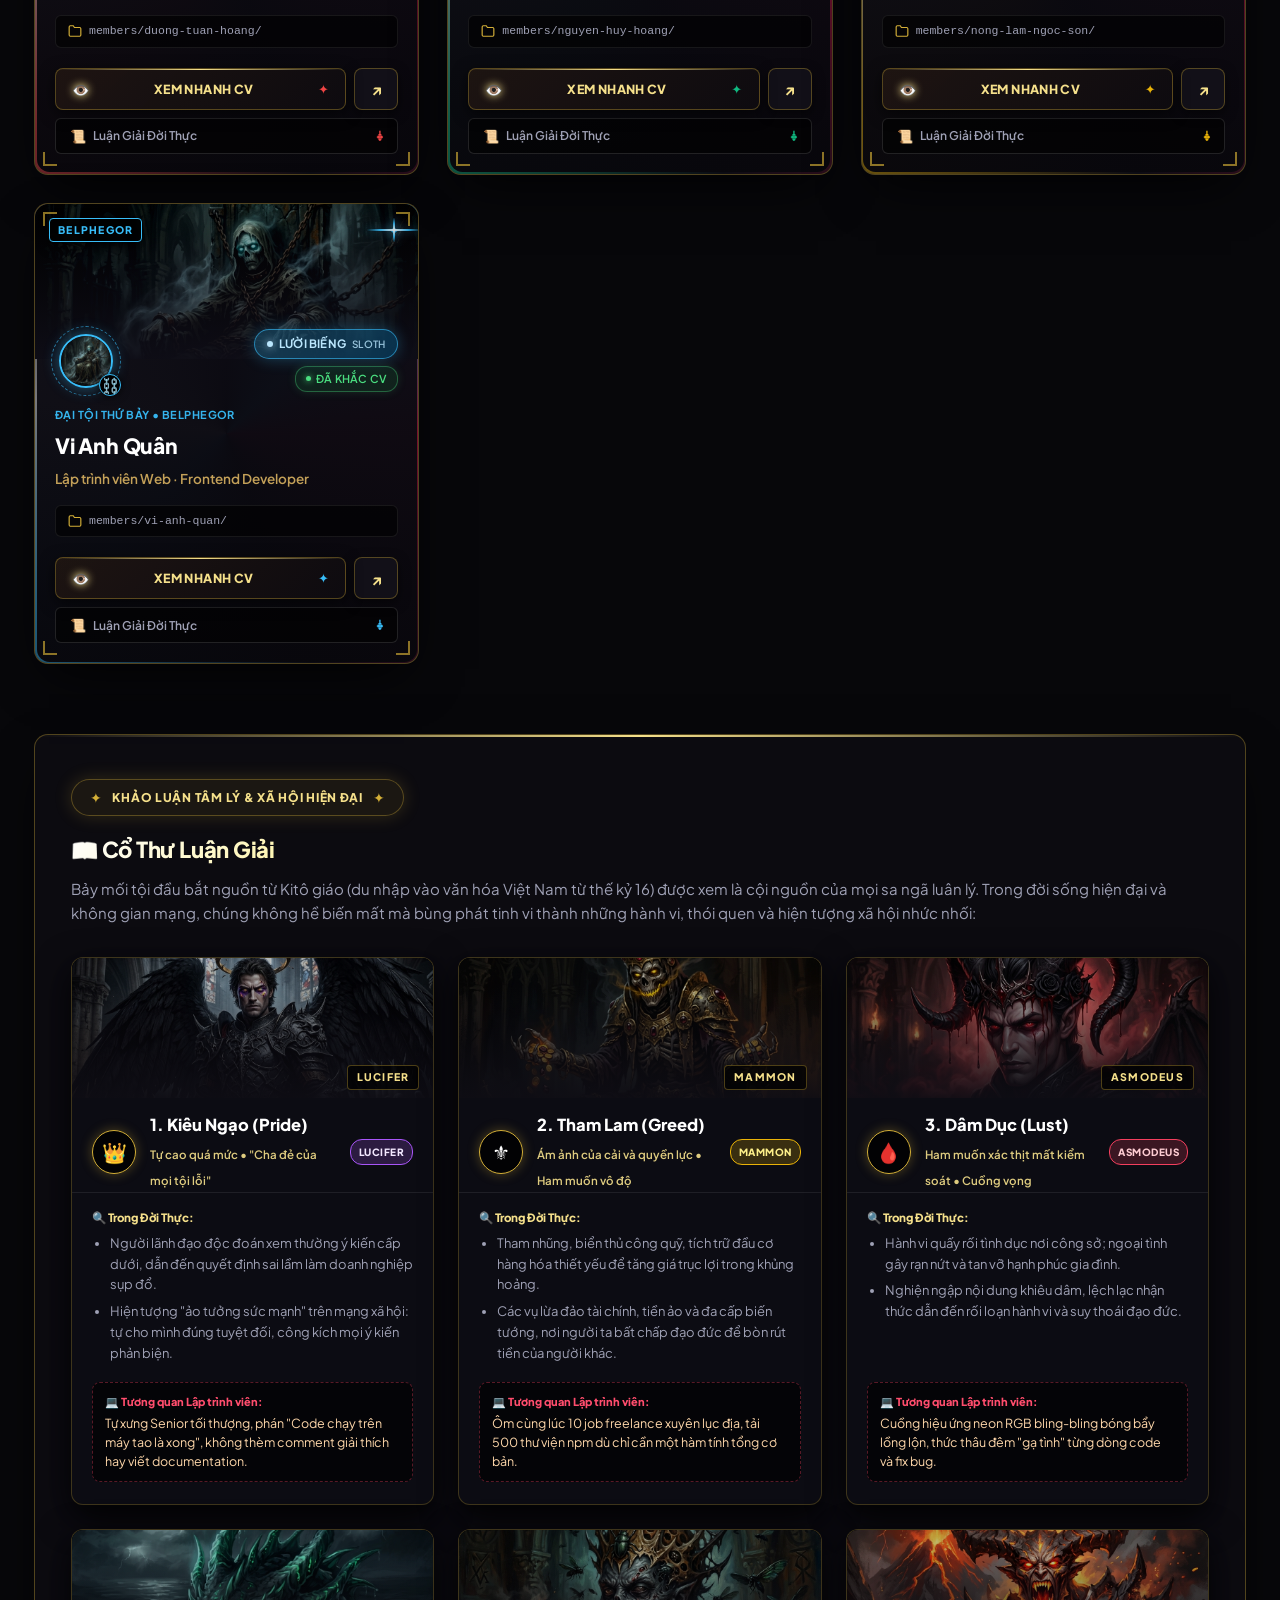
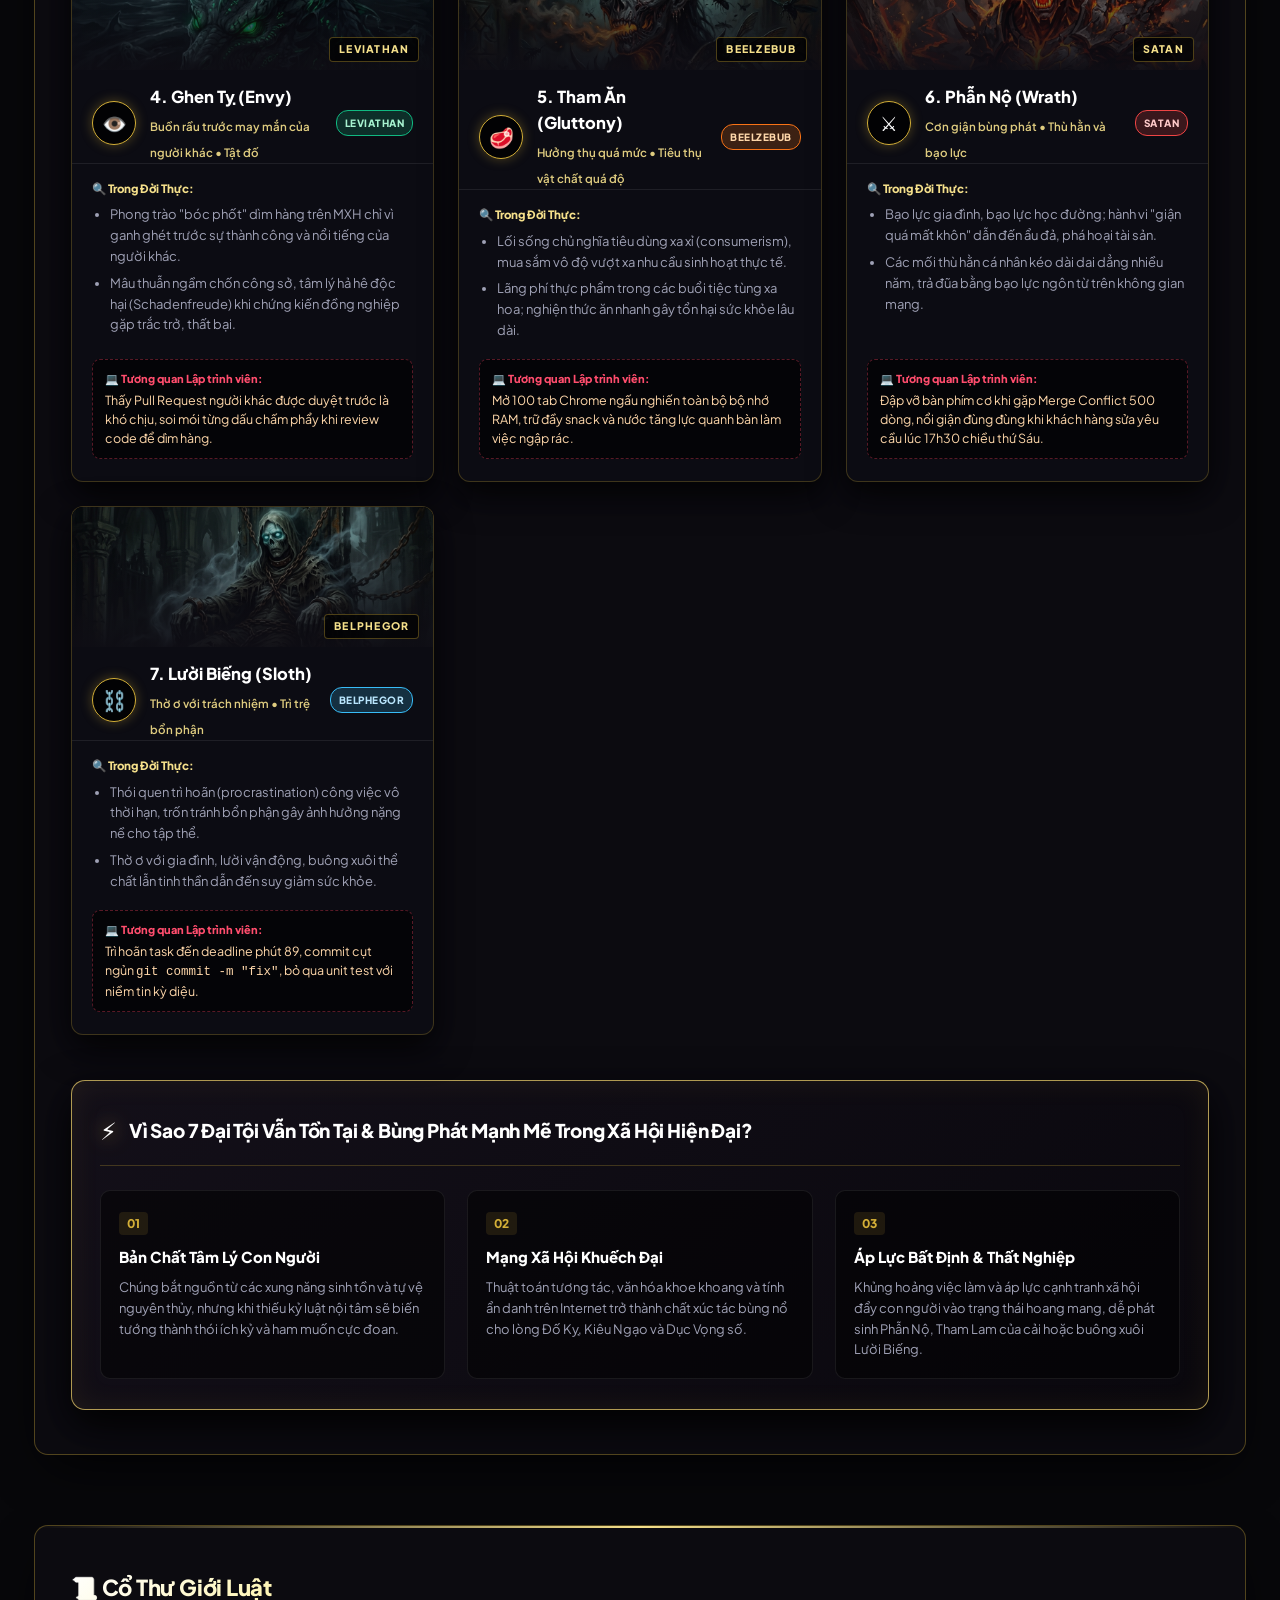
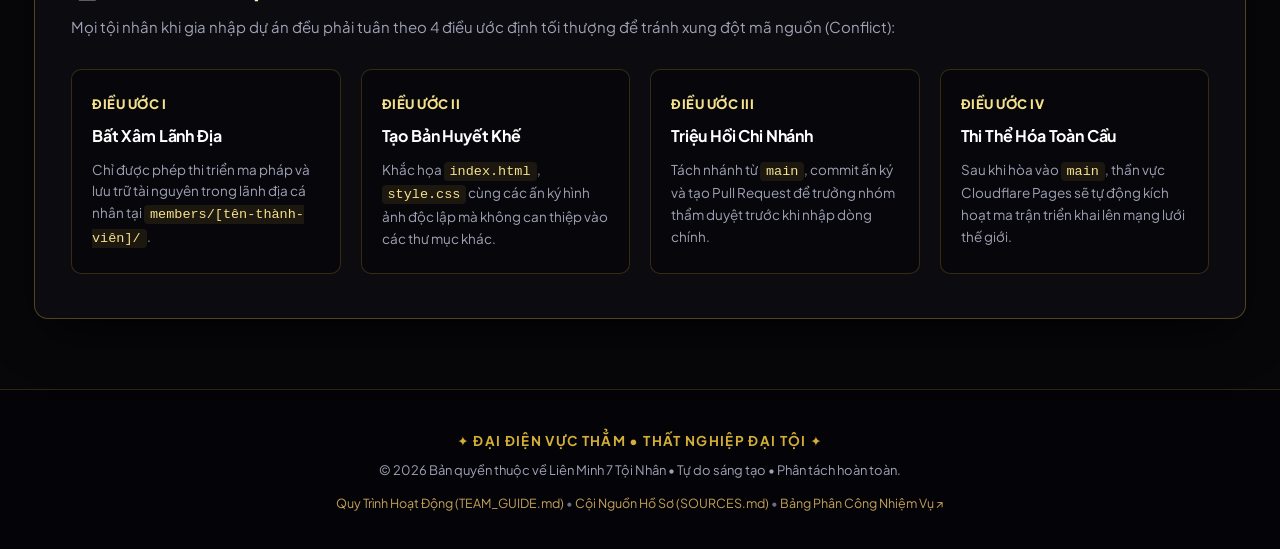
==== commit 73f507cf: "feat: tich hop anh kinh di 7 dai toi, popup xem nhanh CV va modal luan giai doi thuc khong nhay hang" ====
--- a/index.html
+++ b/index.html
@@ -126,10 +126,19 @@
         <div class="card-corner br"></div>
         <div class="sin-star-flare" aria-hidden="true">✦</div>
 
+        <!-- Horror Demon Art Cover -->
+        <div class="card-demon-cover">
+          <img src="assets/sins/lust.jpg" alt="Đại tội Dục Vọng Asmodeus" class="card-demon-img" loading="lazy">
+          <div class="card-demon-overlay"></div>
+          <span class="card-demon-tag">ASMODEUS</span>
+        </div>
+
         <div class="card-header">
           <div class="card-avatar-wrapper">
             <div class="card-avatar-rune"></div>
-            <div class="card-avatar">H</div>
+            <div class="card-avatar">
+              <img src="assets/sins/lust.jpg" alt="Nguyễn Đắc Hoàng - Dục Vọng" class="avatar-demon-img">
+            </div>
             <span class="sin-symbol-tag" title="Huyết Ngọc Ái Dục">🩸</span>
           </div>
           <div class="card-header-tags">
@@ -155,25 +164,23 @@
         </div>
 
         <div class="card-actions">
-          <button type="button" class="btn-sin-toggle" aria-expanded="false" title="Mở khóa luận giải biểu hiện đời thực của đại tội">
-            <span class="sin-toggle-left">
-              <span class="sin-toggle-icon">👁️</span>
+          <div class="card-action-row">
+            <button type="button" class="btn-cv-quickview" data-folder="nguyen-dac-hoang" data-name="Nguyễn Đắc Hoàng" data-role="Trợ giảng Tin Học · Web Developer" data-sin="ĐẠI TỘI THỨ NHẤT • ASMODEUS (DỤC VỌNG / LUST)" data-badge="🩸 DỤC VỌNG" data-color="#f43f5e" data-seal="🩸" id="btnQuickViewNguyenDacHoang" title="Xem trực tiếp bản CV ngay trên trang">
+              <span class="quickview-icon">👁️</span>
+              <span>XEM NHANH CV</span>
+              <span class="btn-rune">✦</span>
+            </button>
+            <a class="btn-cv-external" href="members/nguyen-dac-hoang/" target="_blank" rel="noopener noreferrer" title="Mở trang CV trong tab mới riêng biệt" id="btnExtNguyenDacHoang">
+              <span>↗</span>
+            </a>
+          </div>
+          <button type="button" class="btn-sin-dossier" data-sin="lust" data-member="Nguyễn Đắc Hoàng" data-role="Trợ giảng Tin Học · Web Developer" data-sinname="ĐẠI TỘI THỨ NHẤT • ASMODEUS (DỤC VỌNG / LUST)" data-badge="🩸 DỤC VỌNG" data-seal="🩸" data-img="assets/sins/lust.jpg" data-real="Ham muốn xác thịt mất kiểm soát, quấy rối tình dục công sở, ngoại tình gây rạn nứt gia đình, nghiện nội dung khiêu dâm dẫn đến rối loạn hành vi." data-it="Cuồng hiệu ứng neon RGB bling-bling bóng bẩy lồng lộn, thức thâu đêm 'gạ tình' từng dòng code." data-lore="Bị thiêu rụi bởi ngọn lửa ái dục vĩnh cửu và hơi thở ngạt thở của vực thẳm Asmodeus." title="Mở hồ sơ luận giải chi tiết đại tội">
+            <span class="sin-dossier-left">
+              <span class="sin-dossier-icon">📜</span>
               <span>Luận Giải Đời Thực</span>
             </span>
-            <span class="sin-toggle-arrow">▾</span>
+            <span class="sin-dossier-arrow">⸸</span>
           </button>
-          <div class="card-sin-drawer">
-            <div class="sin-drawer-inner">
-              <div class="sin-drawer-title">🔍 BIỂU HIỆN ĐỜI THỰC:</div>
-              <p class="sin-drawer-desc">Ham muốn xác thịt mất kiểm soát, quấy rối tình dục công sở, ngoại tình gây rạn nứt gia đình, nghiện nội dung khiêu dâm dẫn đến rối loạn hành vi.</p>
-              <div class="sin-drawer-it-title">💻 BIẾN THỂ CODER:</div>
-              <p class="sin-drawer-it-desc">Cuồng hiệu ứng neon RGB bling-bling bóng bẩy lồng lộn, thức thâu đêm "gạ tình" từng dòng code.</p>
-            </div>
-          </div>
-          <a class="btn-cv-horror" href="members/nguyen-dac-hoang/" id="btnCvNguyenDacHoang">
-            <span>KHÁM PHÁ BẢN CV</span>
-            <span class="btn-rune">✦</span>
-          </a>
         </div>
       </article>
 
@@ -187,10 +194,19 @@
         <div class="card-corner br"></div>
         <div class="sin-star-flare" aria-hidden="true">✦</div>
 
+        <!-- Horror Demon Art Cover -->
+        <div class="card-demon-cover">
+          <img src="assets/sins/pride.jpg" alt="Đại tội Kiêu Ngạo Lucifer" class="card-demon-img" loading="lazy">
+          <div class="card-demon-overlay"></div>
+          <span class="card-demon-tag">LUCIFER</span>
+        </div>
+
         <div class="card-header">
           <div class="card-avatar-wrapper">
             <div class="card-avatar-rune"></div>
-            <div class="card-avatar">B</div>
+            <div class="card-avatar">
+              <img src="assets/sins/pride.jpg" alt="Hoàng Bắc - Kiêu Ngạo" class="avatar-demon-img">
+            </div>
             <span class="sin-symbol-tag" title="Vương Miện Ngạo Mạn">👑</span>
           </div>
           <div class="card-header-tags">
@@ -216,25 +232,23 @@
         </div>
 
         <div class="card-actions">
-          <button type="button" class="btn-sin-toggle" aria-expanded="false" title="Mở khóa luận giải biểu hiện đời thực của đại tội">
-            <span class="sin-toggle-left">
-              <span class="sin-toggle-icon">👁️</span>
+          <div class="card-action-row">
+            <button type="button" class="btn-cv-quickview" data-folder="hoang-bac" data-name="Hoàng Bắc" data-role="Sinh viên CNTT · Frontend / Web Developer" data-sin="ĐẠI TỘI THỨ HAI • LUCIFER (KIÊU NGẠO / PRIDE)" data-badge="👑 KIÊU NGẠO" data-color="#a855f7" data-seal="👑" id="btnQuickViewHoangBac" title="Xem trực tiếp bản CV ngay trên trang">
+              <span class="quickview-icon">👁️</span>
+              <span>XEM NHANH CV</span>
+              <span class="btn-rune">✦</span>
+            </button>
+            <a class="btn-cv-external" href="members/hoang-bac/" target="_blank" rel="noopener noreferrer" title="Mở trang CV trong tab mới riêng biệt" id="btnExtHoangBac">
+              <span>↗</span>
+            </a>
+          </div>
+          <button type="button" class="btn-sin-dossier" data-sin="pride" data-member="Hoàng Bắc" data-role="Sinh viên CNTT · Frontend / Web Developer" data-sinname="ĐẠI TỘI THỨ HAI • LUCIFER (KIÊU NGẠO / PRIDE)" data-badge="👑 KIÊU NGẠO" data-seal="👑" data-img="assets/sins/pride.jpg" data-real="'Cha đẻ của mọi tội lỗi', tự cao quá mức, xem thường ý kiến đồng nghiệp, ảo tưởng sức mạnh trên MXH, các vụ sụp đổ vì chủ quan không nghe cảnh báo." data-it="Tự phong kiến trúc sư tối thượng, phán 'Code chạy trên máy tao là xong', không thèm comment giải thích hay viết documentation." data-lore="Bị đập gãy đôi cánh ánh sáng, rơi tự do ngàn năm vào băng giá vĩnh cửu của tầng địa ngục sâu nhất." title="Mở hồ sơ luận giải chi tiết đại tội">
+            <span class="sin-dossier-left">
+              <span class="sin-dossier-icon">📜</span>
               <span>Luận Giải Đời Thực</span>
             </span>
-            <span class="sin-toggle-arrow">▾</span>
+            <span class="sin-dossier-arrow">⸸</span>
           </button>
-          <div class="card-sin-drawer">
-            <div class="sin-drawer-inner">
-              <div class="sin-drawer-title">🔍 BIỂU HIỆN ĐỜI THỰC:</div>
-              <p class="sin-drawer-desc">"Cha đẻ của mọi tội lỗi", tự cao quá mức, xem thường ý kiến đồng nghiệp, ảo tưởng sức mạnh trên MXH, các vụ sụp đổ vì chủ quan không nghe cảnh báo.</p>
-              <div class="sin-drawer-it-title">💻 BIẾN THỂ CODER:</div>
-              <p class="sin-drawer-it-desc">Tự phong kiến trúc sư tối thượng, phán "Code chạy trên máy tao là xong", không thèm comment giải thích hay viết documentation.</p>
-            </div>
-          </div>
-          <a class="btn-cv-horror" href="members/hoang-bac/" id="btnCvHoangBac">
-            <span>KHÁM PHÁ BẢN CV</span>
-            <span class="btn-rune">✦</span>
-          </a>
         </div>
       </article>
 
@@ -248,10 +262,19 @@
         <div class="card-corner br"></div>
         <div class="sin-star-flare" aria-hidden="true">✦</div>
 
+        <!-- Horror Demon Art Cover -->
+        <div class="card-demon-cover">
+          <img src="assets/sins/gluttony.jpg" alt="Đại tội Phàm Ăn Beelzebub" class="card-demon-img" loading="lazy">
+          <div class="card-demon-overlay"></div>
+          <span class="card-demon-tag">BEELZEBUB</span>
+        </div>
+
         <div class="card-header">
           <div class="card-avatar-wrapper">
             <div class="card-avatar-rune"></div>
-            <div class="card-avatar">H</div>
+            <div class="card-avatar">
+              <img src="assets/sins/gluttony.jpg" alt="Lường Thị Hạnh - Phàm Ăn" class="avatar-demon-img">
+            </div>
             <span class="sin-symbol-tag" title="Ngọn Lửa Bạo Thực">🥩</span>
           </div>
           <div class="card-header-tags">
@@ -277,25 +300,23 @@
         </div>
 
         <div class="card-actions">
-          <button type="button" class="btn-sin-toggle" aria-expanded="false" title="Mở khóa luận giải biểu hiện đời thực của đại tội">
-            <span class="sin-toggle-left">
-              <span class="sin-toggle-icon">👁️</span>
+          <div class="card-action-row">
+            <button type="button" class="btn-cv-quickview" data-folder="luong-thi-hanh" data-name="Lường Thị Hạnh" data-role="Kỹ Sư Phần Mềm · Full-Stack Developer" data-sin="ĐẠI TỘI THỨ BA • BEELZEBUB (PHÀM ĂN / GLUTTONY)" data-badge="🥩 PHÀM ĂN" data-color="#f97316" data-seal="🥩" id="btnQuickViewLuongThiHanh" title="Xem trực tiếp bản CV ngay trên trang">
+              <span class="quickview-icon">👁️</span>
+              <span>XEM NHANH CV</span>
+              <span class="btn-rune">✦</span>
+            </button>
+            <a class="btn-cv-external" href="members/luong-thi-hanh/" target="_blank" rel="noopener noreferrer" title="Mở trang CV trong tab mới riêng biệt" id="btnExtLuongThiHanh">
+              <span>↗</span>
+            </a>
+          </div>
+          <button type="button" class="btn-sin-dossier" data-sin="gluttony" data-member="Lường Thị Hạnh" data-role="Kỹ Sư Phần Mềm · Full-Stack Developer" data-sinname="ĐẠI TỘI THỨ BA • BEELZEBUB (PHÀM ĂN / GLUTTONY)" data-badge="🥩 PHÀM ĂN" data-seal="🥩" data-img="assets/sins/gluttony.jpg" data-real="Hưởng thụ quá mức, tiêu dùng xa xỉ vô độ, lãng phí thực phẩm trong các buổi tiệc tùng xa hoa, nghiện đồ ăn nhanh dẫn đến suy thoái sức khỏe." data-it="Cài 500 dependencies npm chỉ để căn giữa một thẻ div, mở 100 tab Chrome ngấu nghiến toàn bộ RAM, ngập chìm trong snack thâu đêm." data-lore="Bị đày ải ngâm mình dưới đầm lầy ô uế và hứng chịu những cơn mưa đá bẩn thỉu muôn đời của chúa ruồi Beelzebub." title="Mở hồ sơ luận giải chi tiết đại tội">
+            <span class="sin-dossier-left">
+              <span class="sin-dossier-icon">📜</span>
               <span>Luận Giải Đời Thực</span>
             </span>
-            <span class="sin-toggle-arrow">▾</span>
+            <span class="sin-dossier-arrow">⸸</span>
           </button>
-          <div class="card-sin-drawer">
-            <div class="sin-drawer-inner">
-              <div class="sin-drawer-title">🔍 BIỂU HIỆN ĐỜI THỰC:</div>
-              <p class="sin-drawer-desc">Hưởng thụ quá mức, tiêu dùng xa xỉ vô độ, lãng phí thực phẩm trong các buổi tiệc tùng xa hoa, nghiện đồ ăn nhanh dẫn đến suy thoái sức khỏe.</p>
-              <div class="sin-drawer-it-title">💻 BIẾN THỂ CODER:</div>
-              <p class="sin-drawer-it-desc">Cài 500 dependencies npm chỉ để căn giữa một thẻ div, mở 100 tab Chrome ngấu nghiến toàn bộ RAM, ngập chìm trong snack thâu đêm.</p>
-            </div>
-          </div>
-          <a class="btn-cv-horror" href="members/luong-thi-hanh/" id="btnCvLuongThiHanh">
-            <span>KHÁM PHÁ BẢN CV</span>
-            <span class="btn-rune">✦</span>
-          </a>
         </div>
       </article>
 
@@ -309,10 +330,19 @@
         <div class="card-corner br"></div>
         <div class="sin-star-flare" aria-hidden="true">✦</div>
 
+        <!-- Horror Demon Art Cover -->
+        <div class="card-demon-cover">
+          <img src="assets/sins/wrath.jpg" alt="Đại tội Phẫn Nộ Satan" class="card-demon-img" loading="lazy">
+          <div class="card-demon-overlay"></div>
+          <span class="card-demon-tag">SATAN</span>
+        </div>
+
         <div class="card-header">
           <div class="card-avatar-wrapper">
             <div class="card-avatar-rune"></div>
-            <div class="card-avatar">H</div>
+            <div class="card-avatar">
+              <img src="assets/sins/wrath.jpg" alt="Dương Tuấn Hoàng - Phẫn Nộ" class="avatar-demon-img">
+            </div>
             <span class="sin-symbol-tag" title="Huyết Kiếm Nộ Hỏa">⚔️</span>
           </div>
           <div class="card-header-tags">
@@ -338,25 +368,23 @@
         </div>
 
         <div class="card-actions">
-          <button type="button" class="btn-sin-toggle" aria-expanded="false" title="Mở khóa luận giải biểu hiện đời thực của đại tội">
-            <span class="sin-toggle-left">
-              <span class="sin-toggle-icon">👁️</span>
+          <div class="card-action-row">
+            <button type="button" class="btn-cv-quickview" data-folder="duong-tuan-hoang" data-name="Dương Tuấn Hoàng" data-role="Responsive &amp; Accessibility Developer" data-sin="ĐẠI TỘI THỨ TƯ • SATAN (PHẪN NỘ / WRATH)" data-badge="⚔️ PHẪN NỘ" data-color="#ef4444" data-seal="⚔️" id="btnQuickViewDuongTuanHoang" title="Xem trực tiếp bản CV ngay trên trang">
+              <span class="quickview-icon">👁️</span>
+              <span>XEM NHANH CV</span>
+              <span class="btn-rune">✦</span>
+            </button>
+            <a class="btn-cv-external" href="members/duong-tuan-hoang/" target="_blank" rel="noopener noreferrer" title="Mở trang CV trong tab mới riêng biệt" id="btnExtDuongTuanHoang">
+              <span>↗</span>
+            </a>
+          </div>
+          <button type="button" class="btn-sin-dossier" data-sin="wrath" data-member="Dương Tuấn Hoàng" data-role="Responsive &amp; Accessibility Developer" data-sinname="ĐẠI TỘI THỨ TƯ • SATAN (PHẪN NỘ / WRATH)" data-badge="⚔️ PHẪN NỘ" data-seal="⚔️" data-img="assets/sins/wrath.jpg" data-real="Cơn giận bùng phát dẫn đến bạo lực gia đình &amp; học đường, hành vi 'giận quá mất khôn' gây ẩu đả phá hoại, thù hằn cá nhân trả đũa dai dẳng." data-it="Đập vỡ bàn phím cơ khi dính Merge Conflict 500 dòng, nổi giận lôi đình khi khách hàng đổi specs vào 17h30 chiều thứ Sáu." data-lore="Bị thiêu đốt trong vạc dung nham sôi sục của Satan và bị xé toạc bởi những lưỡi kiếm cuồng nộ vô tận." title="Mở hồ sơ luận giải chi tiết đại tội">
+            <span class="sin-dossier-left">
+              <span class="sin-dossier-icon">📜</span>
               <span>Luận Giải Đời Thực</span>
             </span>
-            <span class="sin-toggle-arrow">▾</span>
+            <span class="sin-dossier-arrow">⸸</span>
           </button>
-          <div class="card-sin-drawer">
-            <div class="sin-drawer-inner">
-              <div class="sin-drawer-title">🔍 BIỂU HIỆN ĐỜI THỰC:</div>
-              <p class="sin-drawer-desc">Cơn giận bùng phát dẫn đến bạo lực gia đình &amp; học đường, hành vi "giận quá mất khôn" gây ẩu đả phá hoại, thù hằn cá nhân trả đũa dai dẳng.</p>
-              <div class="sin-drawer-it-title">💻 BIẾN THỂ CODER:</div>
-              <p class="sin-drawer-it-desc">Đập vỡ bàn phím cơ khi dính Merge Conflict 500 dòng, nổi giận lôi đình khi khách hàng đổi specs vào 17h30 chiều thứ Sáu.</p>
-            </div>
-          </div>
-          <a class="btn-cv-horror" href="members/duong-tuan-hoang/" id="btnCvDuongTuanHoang">
-            <span>KHÁM PHÁ BẢN CV</span>
-            <span class="btn-rune">✦</span>
-          </a>
         </div>
       </article>
 
@@ -370,10 +398,19 @@
         <div class="card-corner br"></div>
         <div class="sin-star-flare" aria-hidden="true">✦</div>
 
+        <!-- Horror Demon Art Cover -->
+        <div class="card-demon-cover">
+          <img src="assets/sins/envy.jpg" alt="Đại tội Đố Kỵ Leviathan" class="card-demon-img" loading="lazy">
+          <div class="card-demon-overlay"></div>
+          <span class="card-demon-tag">LEVIATHAN</span>
+        </div>
+
         <div class="card-header">
           <div class="card-avatar-wrapper">
             <div class="card-avatar-rune"></div>
-            <div class="card-avatar">H</div>
+            <div class="card-avatar">
+              <img src="assets/sins/envy.jpg" alt="Nguyễn Huy Hoàng - Đố Kỵ" class="avatar-demon-img">
+            </div>
             <span class="sin-symbol-tag" title="Nhãn Ma Tật Đố">👁️</span>
           </div>
           <div class="card-header-tags">
@@ -399,25 +436,23 @@
         </div>
 
         <div class="card-actions">
-          <button type="button" class="btn-sin-toggle" aria-expanded="false" title="Mở khóa luận giải biểu hiện đời thực của đại tội">
-            <span class="sin-toggle-left">
-              <span class="sin-toggle-icon">👁️</span>
+          <div class="card-action-row">
+            <button type="button" class="btn-cv-quickview" data-folder="nguyen-huy-hoang" data-name="Nguyễn Huy Hoàng" data-role="Data Analyst" data-sin="ĐẠI TỘI THỨ NĂM • LEVIATHAN (ĐỐ KỴ / ENVY)" data-badge="👁️ ĐỐ KỴ" data-color="#10b981" data-seal="👁️" id="btnQuickViewNguyenHuyHoang" title="Xem trực tiếp bản CV ngay trên trang">
+              <span class="quickview-icon">👁️</span>
+              <span>XEM NHANH CV</span>
+              <span class="btn-rune">✦</span>
+            </button>
+            <a class="btn-cv-external" href="members/nguyen-huy-hoang/" target="_blank" rel="noopener noreferrer" title="Mở trang CV trong tab mới riêng biệt" id="btnExtNguyenHuyHoang">
+              <span>↗</span>
+            </a>
+          </div>
+          <button type="button" class="btn-sin-dossier" data-sin="envy" data-member="Nguyễn Huy Hoàng" data-role="Data Analyst" data-sinname="ĐẠI TỘI THỨ NĂM • LEVIATHAN (ĐỐ KỴ / ENVY)" data-badge="👁️ ĐỐ KỴ" data-seal="👁️" data-img="assets/sins/envy.jpg" data-real="Buồn rầu cay cú trước may mắn của người khác, 'bóc phốt' hạ bệ trên MXH, mâu thuẫn đồng nghiệp do đố kỵ thành tích, tâm lý hả hê khi người khác thất bại." data-it="Thấy Pull Request người khác được merge trước là khó chịu, soi mói từng dấu chấm phẩy khi review code để dìm hàng." data-lore="Bị xâu chỉ khâu chặt mi mắt và chôn vùi trong vực biển sâu lạnh buốt tối tăm của hải quái Leviathan." title="Mở hồ sơ luận giải chi tiết đại tội">
+            <span class="sin-dossier-left">
+              <span class="sin-dossier-icon">📜</span>
               <span>Luận Giải Đời Thực</span>
             </span>
-            <span class="sin-toggle-arrow">▾</span>
+            <span class="sin-dossier-arrow">⸸</span>
           </button>
-          <div class="card-sin-drawer">
-            <div class="sin-drawer-inner">
-              <div class="sin-drawer-title">🔍 BIỂU HIỆN ĐỜI THỰC:</div>
-              <p class="sin-drawer-desc">Buồn rầu cay cú trước may mắn của người khác, "bóc phốt" hạ bệ trên MXH, mâu thuẫn đồng nghiệp do đố kỵ thành tích, tâm lý hả hê khi người khác thất bại.</p>
-              <div class="sin-drawer-it-title">💻 BIẾN THỂ CODER:</div>
-              <p class="sin-drawer-it-desc">Thấy Pull Request người khác được merge trước là khó chịu, soi mói từng dấu chấm phẩy khi review code để dìm hàng.</p>
-            </div>
-          </div>
-          <a class="btn-cv-horror" href="members/nguyen-huy-hoang/" id="btnCvNguyenHuyHoang">
-            <span>KHÁM PHÁ BẢN CV</span>
-            <span class="btn-rune">✦</span>
-          </a>
         </div>
       </article>
 
@@ -431,10 +466,19 @@
         <div class="card-corner br"></div>
         <div class="sin-star-flare" aria-hidden="true">✦</div>
 
+        <!-- Horror Demon Art Cover -->
+        <div class="card-demon-cover">
+          <img src="assets/sins/greed.jpg" alt="Đại tội Tham Lam Mammon" class="card-demon-img" loading="lazy">
+          <div class="card-demon-overlay"></div>
+          <span class="card-demon-tag">MAMMON</span>
+        </div>
+
         <div class="card-header">
           <div class="card-avatar-wrapper">
             <div class="card-avatar-rune"></div>
-            <div class="card-avatar">S</div>
+            <div class="card-avatar">
+              <img src="assets/sins/greed.jpg" alt="Nông Lâm Ngọc Sơn - Tham Lam" class="avatar-demon-img">
+            </div>
             <span class="sin-symbol-tag" title="Thánh Vật Hoàng Kim">⚜️</span>
           </div>
           <div class="card-header-tags">
@@ -460,25 +504,23 @@
         </div>
 
         <div class="card-actions">
-          <button type="button" class="btn-sin-toggle" aria-expanded="false" title="Mở khóa luận giải biểu hiện đời thực của đại tội">
-            <span class="sin-toggle-left">
-              <span class="sin-toggle-icon">👁️</span>
+          <div class="card-action-row">
+            <button type="button" class="btn-cv-quickview" data-folder="nong-lam-ngoc-son" data-name="Nông Lâm Ngọc Sơn" data-role="Network Operations Center (NOC)" data-sin="ĐẠI TỘI THỨ SÁU • MAMMON (THAM LAM / GREED)" data-badge="⚜️ THAM LAM" data-color="#eab308" data-seal="⚜️" id="btnQuickViewNongLamNgocSon" title="Xem trực tiếp bản CV ngay trên trang">
+              <span class="quickview-icon">👁️</span>
+              <span>XEM NHANH CV</span>
+              <span class="btn-rune">✦</span>
+            </button>
+            <a class="btn-cv-external" href="members/nong-lam-ngoc-son/" target="_blank" rel="noopener noreferrer" title="Mở trang CV trong tab mới riêng biệt" id="btnExtNongLamNgocSon">
+              <span>↗</span>
+            </a>
+          </div>
+          <button type="button" class="btn-sin-dossier" data-sin="greed" data-member="Nông Lâm Ngọc Sơn" data-role="Network Operations Center (NOC)" data-sinname="ĐẠI TỘI THỨ SÁU • MAMMON (THAM LAM / GREED)" data-badge="⚜️ THAM LAM" data-seal="⚜️" data-img="assets/sins/greed.jpg" data-real="Ám ảnh của cải và quyền lực, tham nhũng, tích trữ đầu cơ hàng hóa trục lợi trong khủng hoảng, các đường dây lừa đảo tài chính và đa cấp bất chấp đạo đức." data-it="Ôm 10 job freelance cùng lúc xuyên lục địa, tích trữ hàng trăm repository dang dở, tối ưu micro-benchmark đến kiệt sức." data-lore="Bị dìm sâu vào vạc vàng nóng chảy và đè bẹp dưới những tảng đá vàng khổng lồ của bạo chúa Mammon." title="Mở hồ sơ luận giải chi tiết đại tội">
+            <span class="sin-dossier-left">
+              <span class="sin-dossier-icon">📜</span>
               <span>Luận Giải Đời Thực</span>
             </span>
-            <span class="sin-toggle-arrow">▾</span>
+            <span class="sin-dossier-arrow">⸸</span>
           </button>
-          <div class="card-sin-drawer">
-            <div class="sin-drawer-inner">
-              <div class="sin-drawer-title">🔍 BIỂU HIỆN ĐỜI THỰC:</div>
-              <p class="sin-drawer-desc">Ám ảnh của cải và quyền lực, tham nhũng, tích trữ đầu cơ hàng hóa trục lợi trong khủng hoảng, các đường dây lừa đảo tài chính và đa cấp bất chấp đạo đức.</p>
-              <div class="sin-drawer-it-title">💻 BIẾN THỂ CODER:</div>
-              <p class="sin-drawer-it-desc">Ôm 10 job freelance cùng lúc xuyên lục địa, tích trữ hàng trăm repository dang dở, tối ưu micro-benchmark đến kiệt sức.</p>
-            </div>
-          </div>
-          <a class="btn-cv-horror" href="members/nong-lam-ngoc-son/" id="btnCvNongLamNgocSon">
-            <span>KHÁM PHÁ BẢN CV</span>
-            <span class="btn-rune">✦</span>
-          </a>
         </div>
       </article>
 
@@ -492,10 +534,19 @@
         <div class="card-corner br"></div>
         <div class="sin-star-flare" aria-hidden="true">✦</div>
 
+        <!-- Horror Demon Art Cover -->
+        <div class="card-demon-cover">
+          <img src="assets/sins/sloth.jpg" alt="Đại tội Lười Biếng Belphegor" class="card-demon-img" loading="lazy">
+          <div class="card-demon-overlay"></div>
+          <span class="card-demon-tag">BELPHEGOR</span>
+        </div>
+
         <div class="card-header">
           <div class="card-avatar-wrapper">
             <div class="card-avatar-rune"></div>
-            <div class="card-avatar">Q</div>
+            <div class="card-avatar">
+              <img src="assets/sins/sloth.jpg" alt="Vi Anh Quân - Lười Biếng" class="avatar-demon-img">
+            </div>
             <span class="sin-symbol-tag" title="Xiềng Xích Đọa Lạc">⛓️</span>
           </div>
           <div class="card-header-tags">
@@ -521,25 +572,23 @@
         </div>
 
         <div class="card-actions">
-          <button type="button" class="btn-sin-toggle" aria-expanded="false" title="Mở khóa luận giải biểu hiện đời thực của đại tội">
-            <span class="sin-toggle-left">
-              <span class="sin-toggle-icon">👁️</span>
+          <div class="card-action-row">
+            <button type="button" class="btn-cv-quickview" data-folder="vi-anh-quan" data-name="Vi Anh Quân" data-role="Lập trình viên Web · Frontend Developer" data-sin="ĐẠI TỘI THỨ BẢY • BELPHEGOR (LƯỜI BIẾNG / SLOTH)" data-badge="⛓️ LƯỜI BIẾNG" data-color="#38bdf8" data-seal="⛓️" id="btnQuickViewViAnhQuan" title="Xem trực tiếp bản CV ngay trên trang">
+              <span class="quickview-icon">👁️</span>
+              <span>XEM NHANH CV</span>
+              <span class="btn-rune">✦</span>
+            </button>
+            <a class="btn-cv-external" href="members/vi-anh-quan/" target="_blank" rel="noopener noreferrer" title="Mở trang CV trong tab mới riêng biệt" id="btnExtViAnhQuan">
+              <span>↗</span>
+            </a>
+          </div>
+          <button type="button" class="btn-sin-dossier" data-sin="sloth" data-member="Vi Anh Quân" data-role="Lập trình viên Web · Frontend Developer" data-sinname="ĐẠI TỘI THỨ BẢY • BELPHEGOR (LƯỜI BIẾNG / SLOTH)" data-badge="⛓️ LƯỜI BIẾNG" data-seal="⛓️" data-img="assets/sins/sloth.jpg" data-real="Thờ ơ với trách nhiệm, trì hoãn bổn phận tinh thần và công việc gây ách tắc cho tập thể, thờ ơ với gia đình, lười vận động buông xuôi sức khỏe." data-it="Trì hoãn task đến 23h59 deadline, commit cẩu thả git commit -m 'fix', lười viết unit test với niềm tin kỳ diệu." data-lore="Bị trói chặt bằng xiềng xích mục ruỗng trong hang động ma quái của Belphegor, chìm trong cơn mê man muôn thuở." title="Mở hồ sơ luận giải chi tiết đại tội">
+            <span class="sin-dossier-left">
+              <span class="sin-dossier-icon">📜</span>
               <span>Luận Giải Đời Thực</span>
             </span>
-            <span class="sin-toggle-arrow">▾</span>
+            <span class="sin-dossier-arrow">⸸</span>
           </button>
-          <div class="card-sin-drawer">
-            <div class="sin-drawer-inner">
-              <div class="sin-drawer-title">🔍 BIỂU HIỆN ĐỜI THỰC:</div>
-              <p class="sin-drawer-desc">Thờ ơ với trách nhiệm, trì hoãn bổn phận tinh thần và công việc gây ách tắc cho tập thể, thờ ơ với gia đình, lười vận động buông xuôi sức khỏe.</p>
-              <div class="sin-drawer-it-title">💻 BIẾN THỂ CODER:</div>
-              <p class="sin-drawer-it-desc">Trì hoãn task đến 23h59 deadline, commit cẩu thả <code>git commit -m "fix"</code>, lười viết unit test với niềm tin kỳ diệu.</p>
-            </div>
-          </div>
-          <a class="btn-cv-horror" href="members/vi-anh-quan/" id="btnCvViAnhQuan">
-            <span>KHÁM PHÁ BẢN CV</span>
-            <span class="btn-rune">✦</span>
-          </a>
         </div>
       </article>
 
@@ -569,6 +618,11 @@
       <div class="sins-codex-grid">
         <!-- 1. Kiêu Ngạo -->
         <article class="codex-card codex-pride" id="codexPride">
+          <div class="codex-art-banner">
+            <img src="assets/sins/pride.jpg" alt="Đại tội Kiêu Ngạo Lucifer" class="codex-art-img" loading="lazy">
+            <div class="codex-art-overlay"></div>
+            <span class="codex-art-title">LUCIFER</span>
+          </div>
           <div class="codex-header">
             <span class="codex-avatar-seal">👑</span>
             <div class="codex-meta">
@@ -594,6 +648,11 @@
 
         <!-- 2. Tham Lam -->
         <article class="codex-card codex-greed" id="codexGreed">
+          <div class="codex-art-banner">
+            <img src="assets/sins/greed.jpg" alt="Đại tội Tham Lam Mammon" class="codex-art-img" loading="lazy">
+            <div class="codex-art-overlay"></div>
+            <span class="codex-art-title">MAMMON</span>
+          </div>
           <div class="codex-header">
             <span class="codex-avatar-seal">⚜️</span>
             <div class="codex-meta">
@@ -619,6 +678,11 @@
 
         <!-- 3. Dâm Dục / Dục Vọng -->
         <article class="codex-card codex-lust" id="codexLust">
+          <div class="codex-art-banner">
+            <img src="assets/sins/lust.jpg" alt="Đại tội Dục Vọng Asmodeus" class="codex-art-img" loading="lazy">
+            <div class="codex-art-overlay"></div>
+            <span class="codex-art-title">ASMODEUS</span>
+          </div>
           <div class="codex-header">
             <span class="codex-avatar-seal">🩸</span>
             <div class="codex-meta">
@@ -644,6 +708,11 @@
 
         <!-- 4. Ghen Tỵ / Đố Kỵ -->
         <article class="codex-card codex-envy" id="codexEnvy">
+          <div class="codex-art-banner">
+            <img src="assets/sins/envy.jpg" alt="Đại tội Đố Kỵ Leviathan" class="codex-art-img" loading="lazy">
+            <div class="codex-art-overlay"></div>
+            <span class="codex-art-title">LEVIATHAN</span>
+          </div>
           <div class="codex-header">
             <span class="codex-avatar-seal">👁️</span>
             <div class="codex-meta">
@@ -669,6 +738,11 @@
 
         <!-- 5. Tham Ăn / Phàm Ăn -->
         <article class="codex-card codex-gluttony" id="codexGluttony">
+          <div class="codex-art-banner">
+            <img src="assets/sins/gluttony.jpg" alt="Đại tội Phàm Ăn Beelzebub" class="codex-art-img" loading="lazy">
+            <div class="codex-art-overlay"></div>
+            <span class="codex-art-title">BEELZEBUB</span>
+          </div>
           <div class="codex-header">
             <span class="codex-avatar-seal">🥩</span>
             <div class="codex-meta">
@@ -694,6 +768,11 @@
 
         <!-- 6. Phẫn Nộ -->
         <article class="codex-card codex-wrath" id="codexWrath">
+          <div class="codex-art-banner">
+            <img src="assets/sins/wrath.jpg" alt="Đại tội Phẫn Nộ Satan" class="codex-art-img" loading="lazy">
+            <div class="codex-art-overlay"></div>
+            <span class="codex-art-title">SATAN</span>
+          </div>
           <div class="codex-header">
             <span class="codex-avatar-seal">⚔️</span>
             <div class="codex-meta">
@@ -719,6 +798,11 @@
 
         <!-- 7. Lười Biếng -->
         <article class="codex-card codex-sloth" id="codexSloth">
+          <div class="codex-art-banner">
+            <img src="assets/sins/sloth.jpg" alt="Đại tội Lười Biếng Belphegor" class="codex-art-img" loading="lazy">
+            <div class="codex-art-overlay"></div>
+            <span class="codex-art-title">BELPHEGOR</span>
+          </div>
           <div class="codex-header">
             <span class="codex-avatar-seal">⛓️</span>
             <div class="codex-meta">
@@ -822,6 +906,86 @@
     </div>
   </footer>
 
+  <!-- Instant CV Quick-View Modal -->
+  <div class="occult-modal-backdrop" id="cvModalBackdrop" aria-hidden="true" role="dialog" aria-modal="true" aria-labelledby="cvModalMemberName">
+    <div class="cv-modal-window">
+      <div class="cv-modal-header">
+        <div class="cv-modal-info">
+          <span class="cv-modal-seal" id="cvModalSeal">🩸</span>
+          <div class="cv-modal-titles">
+            <h3 class="cv-modal-name" id="cvModalMemberName">Nguyễn Đắc Hoàng</h3>
+            <p class="cv-modal-subtitle" id="cvModalSubtitle">Đại Tội Dục Vọng &bull; Asmodeus &bull; Trợ giảng Tin Học</p>
+          </div>
+        </div>
+        <div class="cv-modal-actions">
+          <a href="#" target="_blank" rel="noopener noreferrer" class="cv-modal-btn-tab" id="cvModalTabLink" title="Mở trang CV gốc trong tab mới riêng biệt">
+            <span>Mở Tab Riêng</span>
+            <span>↗</span>
+          </a>
+          <button type="button" class="cv-modal-btn-close" id="cvModalClose" aria-label="Đóng CV" title="Đóng cửa sổ CV (Phím ESC)">
+            <span>✕</span>
+          </button>
+        </div>
+      </div>
+      <div class="cv-modal-body">
+        <div class="cv-modal-loader" id="cvModalLoader">
+          <div class="occult-spinner">⸸</div>
+          <span>Đang triệu hồi bản CV từ cõi phong ấn...</span>
+        </div>
+        <iframe id="cvModalIframe" src="" title="Bản CV Thành Viên"></iframe>
+      </div>
+    </div>
+  </div>
+
+  <!-- Occult Sins Dossier Modal -->
+  <div class="occult-modal-backdrop" id="sinDossierModal" aria-hidden="true" role="dialog" aria-modal="true" aria-labelledby="dossierModalTitle">
+    <div class="dossier-modal-window">
+      <button type="button" class="dossier-modal-close" id="sinDossierClose" aria-label="Đóng Hồ Sơ Luận Giải" title="Đóng luận giải (Phím ESC)">✕</button>
+      <div class="dossier-grid">
+        <div class="dossier-art-col">
+          <div class="dossier-art-frame">
+            <img id="dossierModalImg" src="assets/sins/lust.jpg" alt="Linh ảnh đại tội">
+            <div class="dossier-art-overlay"></div>
+            <div class="dossier-art-seal" id="dossierModalSeal">🩸</div>
+          </div>
+        </div>
+        <div class="dossier-info-col">
+          <div class="dossier-badge" id="dossierModalBadge">🩸 DỤC VỌNG</div>
+          <h3 class="dossier-title" id="dossierModalTitle">ĐẠI TỘI THỨ NHẤT • ASMODEUS</h3>
+          <div class="dossier-guardian">
+            <span>Linh Hồn Trấn Giữ:</span>
+            <strong id="dossierModalGuardian">Nguyễn Đắc Hoàng</strong>
+            <span class="dossier-role" id="dossierModalRole">(Trợ giảng Tin Học · Web Developer)</span>
+          </div>
+
+          <div class="dossier-block real-life">
+            <div class="dossier-block-title">
+              <span class="block-icon">🔍</span>
+              <span>BIỂU HIỆN TRONG ĐỜI THỰC &amp; XÃ HỘI:</span>
+            </div>
+            <p class="dossier-block-text" id="dossierModalReal"></p>
+          </div>
+
+          <div class="dossier-block it-coder">
+            <div class="dossier-block-title">
+              <span class="block-icon">💻</span>
+              <span>BIẾN THỂ LẬP TRÌNH VIÊN (CODER):</span>
+            </div>
+            <p class="dossier-block-text" id="dossierModalIt"></p>
+          </div>
+
+          <div class="dossier-block abyssal-lore">
+            <div class="dossier-block-title">
+              <span class="block-icon">⸸</span>
+              <span>HÌNH PHẠT &amp; KHẢO LUẬN VỰC THẲM:</span>
+            </div>
+            <p class="dossier-block-text" id="dossierModalLore"></p>
+          </div>
+        </div>
+      </div>
+    </div>
+  </div>
+
   <script src="script.js"></script>
 </body>
 </html>
--- a/style.css
+++ b/style.css
@@ -680,6 +680,7 @@
   gap: 28px;
   margin-bottom: 70px;
   perspective: 1200px;
+  align-items: start;
 }
 
 /* Card Container with 3D Tilt */
@@ -689,7 +690,7 @@
   -webkit-backdrop-filter: blur(18px);
   border: 1px solid var(--border-gold);
   border-radius: var(--radius-card);
-  padding: 28px 24px 24px;
+  padding: 0;
   box-shadow: var(--shadow-horror);
   display: flex;
   flex-direction: column;
@@ -698,6 +699,56 @@
   transition: transform 0.3s cubic-bezier(0.2, 0.8, 0.2, 1), box-shadow 0.3s ease, border-color 0.3s ease;
   transform-style: preserve-3d;
   cursor: default;
+}
+
+/* Card Demon Artwork Cover Banner */
+.card-demon-cover {
+  position: relative;
+  width: 100%;
+  height: 155px;
+  overflow: hidden;
+  border-radius: var(--radius-card) var(--radius-card) 0 0;
+  background: #000000;
+  z-index: 3;
+}
+
+.card-demon-img {
+  width: 100%;
+  height: 100%;
+  object-fit: cover;
+  object-position: center 25%;
+  transition: transform 0.6s cubic-bezier(0.2, 0.8, 0.2, 1), filter 0.4s ease;
+  filter: saturate(1.1) brightness(0.8) contrast(1.15);
+}
+
+.card:hover .card-demon-img {
+  transform: scale(1.08);
+  filter: saturate(1.3) brightness(0.95) contrast(1.2);
+}
+
+.card-demon-overlay {
+  position: absolute;
+  inset: 0;
+  background: linear-gradient(180deg, rgba(7, 7, 10, 0.05) 0%, rgba(14, 13, 22, 0.5) 55%, rgba(14, 13, 22, 0.98) 100%);
+  pointer-events: none;
+}
+
+.card-demon-tag {
+  position: absolute;
+  top: 14px;
+  left: 14px;
+  font-family: var(--font-body);
+  font-size: 10.5px;
+  font-weight: 800;
+  letter-spacing: 0.12em;
+  color: var(--sin-border-color, var(--gold-light));
+  background: rgba(0, 0, 0, 0.75);
+  border: 1px solid var(--sin-border-color, rgba(212, 175, 55, 0.4));
+  padding: 3px 8px;
+  border-radius: 4px;
+  backdrop-filter: blur(6px);
+  box-shadow: 0 4px 12px rgba(0, 0, 0, 0.8);
+  z-index: 2;
 }
 
 /* Rotating Cursed Flame Border */
@@ -900,20 +951,23 @@
 .card-header {
   display: flex;
   justify-content: space-between;
-  align-items: flex-start;
-  margin-bottom: 18px;
-  position: relative;
-  z-index: 4;
+  align-items: flex-end;
+  margin-top: -30px;
+  margin-bottom: 14px;
+  padding: 0 20px;
+  position: relative;
+  z-index: 5;
 }
 
 /* Avatar with Occult Rune Frame */
 .card-avatar-wrapper {
   position: relative;
-  width: 56px;
-  height: 56px;
+  width: 62px;
+  height: 62px;
   display: flex;
   align-items: center;
   justify-content: center;
+  flex-shrink: 0;
 }
 
 .card-avatar-rune {
@@ -931,8 +985,8 @@
 }
 
 .card-avatar {
-  width: 48px;
-  height: 48px;
+  width: 54px;
+  height: 54px;
   border-radius: 50%;
   background: radial-gradient(circle, #25161c 0%, #0d0a10 100%);
   border: 2px solid var(--sin-border-color, var(--gold-primary));
@@ -946,6 +1000,20 @@
   box-shadow: 0 0 16px var(--sin-glow, rgba(212, 175, 55, 0.4)), inset 0 0 10px rgba(0, 0, 0, 0.8);
   position: relative;
   z-index: 1;
+  overflow: hidden;
+}
+
+.avatar-demon-img {
+  width: 100%;
+  height: 100%;
+  object-fit: cover;
+  display: block;
+  border-radius: 50%;
+  transition: transform 0.4s ease;
+}
+
+.card:hover .avatar-demon-img {
+  transform: scale(1.12);
 }
 
 .sin-symbol-tag {
@@ -1052,6 +1120,7 @@
   position: relative;
   z-index: 4;
   flex: 1;
+  padding: 0 20px;
 }
 
 .card-alias-label {
@@ -1098,7 +1167,7 @@
   font-family: monospace;
   font-size: 11.5px;
   color: var(--text-muted);
-  margin-bottom: 22px;
+  margin-bottom: 20px;
   width: 100%;
 }
 
@@ -1117,6 +1186,136 @@
 .card-actions {
   position: relative;
   z-index: 4;
+  padding: 0 20px 20px;
+}
+
+.card-action-row {
+  display: flex;
+  gap: 8px;
+  margin-bottom: 8px;
+}
+
+.btn-cv-quickview {
+  flex: 1;
+  display: flex;
+  align-items: center;
+  justify-content: space-between;
+  padding: 11px 16px;
+  border-radius: 8px;
+  background: linear-gradient(135deg, rgba(32, 22, 18, 0.9) 0%, rgba(14, 11, 16, 0.98) 100%);
+  border: 1px solid var(--border-gold);
+  color: var(--gold-light);
+  font-family: var(--font-body);
+  font-size: 12.5px;
+  font-weight: 800;
+  letter-spacing: 0.03em;
+  cursor: pointer;
+  transition: all 0.25s ease;
+  box-shadow: 0 4px 15px rgba(0, 0, 0, 0.6);
+  position: relative;
+  overflow: hidden;
+}
+
+.btn-cv-quickview::before {
+  content: "";
+  position: absolute;
+  top: 0;
+  left: 0;
+  right: 0;
+  height: 1px;
+  background: linear-gradient(90deg, transparent, var(--gold-light), transparent);
+}
+
+.btn-cv-quickview:hover {
+  background: linear-gradient(135deg, rgba(60, 32, 26, 0.95) 0%, rgba(26, 14, 20, 1) 100%);
+  border-color: var(--sin-border-color, var(--gold-light));
+  color: #ffffff;
+  box-shadow: 0 0 20px var(--sin-glow, rgba(212, 175, 55, 0.45));
+  transform: translateY(-2px);
+}
+
+.btn-cv-quickview .quickview-icon {
+  font-size: 14px;
+  filter: drop-shadow(0 0 4px var(--gold-light));
+}
+
+.btn-cv-quickview .btn-rune {
+  font-size: 13px;
+  color: var(--sin-border-color, var(--gold-primary));
+  transition: transform 0.25s ease;
+}
+
+.btn-cv-quickview:hover .btn-rune {
+  transform: translateX(3px) scale(1.2);
+  color: #ffffff;
+}
+
+.btn-cv-external {
+  display: flex;
+  align-items: center;
+  justify-content: center;
+  width: 44px;
+  border-radius: 8px;
+  background: rgba(20, 18, 26, 0.85);
+  border: 1px solid var(--border-gold);
+  color: var(--gold-light);
+  font-size: 16px;
+  font-weight: 700;
+  text-decoration: none;
+  transition: all 0.25s ease;
+  box-shadow: 0 4px 12px rgba(0, 0, 0, 0.5);
+}
+
+.btn-cv-external:hover {
+  background: rgba(45, 35, 50, 0.95);
+  border-color: var(--gold-light);
+  color: #ffffff;
+  box-shadow: 0 0 15px rgba(212, 175, 55, 0.4);
+  transform: translateY(-2px);
+}
+
+.btn-sin-dossier {
+  width: 100%;
+  display: flex;
+  align-items: center;
+  justify-content: space-between;
+  padding: 9px 14px;
+  border-radius: 6px;
+  background: rgba(0, 0, 0, 0.55);
+  border: 1px solid rgba(255, 255, 255, 0.12);
+  color: var(--text-muted);
+  font-family: var(--font-body);
+  font-size: 12px;
+  font-weight: 600;
+  cursor: pointer;
+  transition: all 0.25s ease;
+}
+
+.btn-sin-dossier:hover {
+  color: var(--gold-light);
+  border-color: var(--sin-border-color, var(--border-gold));
+  background: rgba(212, 175, 55, 0.08);
+  box-shadow: 0 0 15px rgba(212, 175, 55, 0.2);
+}
+
+.sin-dossier-left {
+  display: flex;
+  align-items: center;
+  gap: 7px;
+}
+
+.sin-dossier-icon {
+  font-size: 13px;
+}
+
+.sin-dossier-arrow {
+  font-size: 13px;
+  color: var(--sin-border-color, var(--gold-primary));
+  transition: transform 0.25s ease;
+}
+
+.btn-sin-dossier:hover .sin-dossier-arrow {
+  transform: scale(1.2);
 }
 
 .btn-cv-horror {
@@ -1766,6 +1965,400 @@
   font-size: 13px;
   color: var(--text-muted);
   line-height: 1.6;
+  margin: 0;
+}
+
+/* ==========================================================================
+   Codex Art Banner (Inside Sins Codex Section)
+   ========================================================================== */
+.codex-card {
+  padding: 0 0 22px 0;
+  overflow: hidden;
+}
+
+.codex-art-banner {
+  position: relative;
+  width: 100%;
+  height: 140px;
+  overflow: hidden;
+  background: #000000;
+}
+
+.codex-art-img {
+  width: 100%;
+  height: 100%;
+  object-fit: cover;
+  object-position: center 30%;
+  transition: transform 0.6s cubic-bezier(0.2, 0.8, 0.2, 1), filter 0.4s ease;
+  filter: saturate(1.1) brightness(0.75);
+}
+
+.codex-card:hover .codex-art-img {
+  transform: scale(1.08);
+  filter: saturate(1.3) brightness(0.95);
+}
+
+.codex-art-overlay {
+  position: absolute;
+  inset: 0;
+  background: linear-gradient(180deg, transparent 20%, rgba(14, 13, 20, 0.95) 100%);
+}
+
+.codex-art-title {
+  position: absolute;
+  bottom: 8px;
+  right: 14px;
+  font-family: var(--font-heading);
+  font-size: 10.5px;
+  font-weight: 900;
+  letter-spacing: 0.12em;
+  color: var(--gold-light);
+  background: rgba(0, 0, 0, 0.7);
+  padding: 3px 9px;
+  border-radius: 4px;
+  border: 1px solid var(--border-gold);
+}
+
+.codex-header {
+  padding: 14px 20px 0;
+}
+
+.codex-content {
+  padding: 0 20px;
+}
+
+/* ==========================================================================
+   Occult Modals: Instant CV Quick-View & Sin Dossier Popups
+   ========================================================================== */
+.occult-modal-backdrop {
+  position: fixed;
+  inset: 0;
+  background: rgba(4, 4, 8, 0.88);
+  backdrop-filter: blur(14px);
+  -webkit-backdrop-filter: blur(14px);
+  z-index: 10000;
+  display: flex;
+  align-items: center;
+  justify-content: center;
+  padding: 20px;
+  opacity: 0;
+  visibility: hidden;
+  transition: opacity 0.3s cubic-bezier(0.16, 1, 0.3, 1), visibility 0.3s ease;
+}
+
+.occult-modal-backdrop.active {
+  opacity: 1;
+  visibility: visible;
+}
+
+/* 1. Instant CV Modal Window */
+.cv-modal-window {
+  width: min(1200px, 95vw);
+  height: min(92vh, 920px);
+  background: #09090e;
+  border: 1px solid var(--border-gold-bright);
+  border-radius: 14px;
+  box-shadow: 0 25px 80px rgba(0, 0, 0, 0.95), 0 0 40px rgba(212, 175, 55, 0.3);
+  display: flex;
+  flex-direction: column;
+  overflow: hidden;
+  transform: scale(0.95) translateY(12px);
+  transition: transform 0.35s cubic-bezier(0.16, 1, 0.3, 1);
+}
+
+.occult-modal-backdrop.active .cv-modal-window {
+  transform: scale(1) translateY(0);
+}
+
+.cv-modal-header {
+  padding: 14px 22px;
+  background: rgba(18, 16, 26, 0.96);
+  border-bottom: 1px solid rgba(212, 175, 55, 0.3);
+  display: flex;
+  justify-content: space-between;
+  align-items: center;
+  flex-wrap: wrap;
+  gap: 12px;
+}
+
+.cv-modal-info {
+  display: flex;
+  align-items: center;
+  gap: 12px;
+}
+
+.cv-modal-seal {
+  font-size: 24px;
+  filter: drop-shadow(0 0 10px rgba(212, 175, 55, 0.6));
+}
+
+.cv-modal-name {
+  font-family: var(--font-heading);
+  font-size: 18px;
+  font-weight: 800;
+  color: #ffffff;
+  margin: 0;
+}
+
+.cv-modal-subtitle {
+  font-size: 12px;
+  color: var(--gold-light);
+  font-weight: 600;
+  margin: 2px 0 0;
+  opacity: 0.9;
+}
+
+.cv-modal-actions {
+  display: flex;
+  align-items: center;
+  gap: 10px;
+}
+
+.cv-modal-btn-tab {
+  display: inline-flex;
+  align-items: center;
+  gap: 6px;
+  padding: 7px 14px;
+  border-radius: 6px;
+  background: rgba(212, 175, 55, 0.15);
+  border: 1px solid var(--border-gold);
+  color: var(--gold-light);
+  text-decoration: none;
+  font-size: 12.5px;
+  font-weight: 700;
+  transition: all 0.2s ease;
+}
+
+.cv-modal-btn-tab:hover {
+  background: rgba(212, 175, 55, 0.3);
+  color: #ffffff;
+  border-color: var(--gold-light);
+  box-shadow: 0 0 12px rgba(212, 175, 55, 0.4);
+}
+
+.cv-modal-btn-close, .dossier-modal-close {
+  width: 36px;
+  height: 36px;
+  border-radius: 8px;
+  background: rgba(255, 255, 255, 0.05);
+  border: 1px solid rgba(255, 255, 255, 0.15);
+  color: #ffffff;
+  font-size: 18px;
+  display: flex;
+  align-items: center;
+  justify-content: center;
+  cursor: pointer;
+  transition: all 0.2s ease;
+}
+
+.cv-modal-btn-close:hover, .dossier-modal-close:hover {
+  background: rgba(239, 68, 68, 0.35);
+  border-color: #ef4444;
+  color: #ffffff;
+  transform: scale(1.05);
+}
+
+.cv-modal-body {
+  position: relative;
+  flex: 1;
+  width: 100%;
+  height: 100%;
+  background: #000000;
+}
+
+.cv-modal-body iframe {
+  width: 100%;
+  height: 100%;
+  border: none;
+  display: block;
+  background: #ffffff;
+}
+
+.cv-modal-loader {
+  position: absolute;
+  inset: 0;
+  background: rgba(7, 7, 10, 0.95);
+  display: flex;
+  flex-direction: column;
+  align-items: center;
+  justify-content: center;
+  gap: 14px;
+  z-index: 2;
+  color: var(--gold-light);
+  font-size: 14px;
+  font-weight: 600;
+  letter-spacing: 0.04em;
+  transition: opacity 0.4s ease;
+}
+
+.cv-modal-loader.hidden {
+  opacity: 0;
+  pointer-events: none;
+}
+
+.occult-spinner {
+  font-size: 32px;
+  color: var(--gold-primary);
+  animation: pulseRune 1.4s ease-in-out infinite;
+  filter: drop-shadow(0 0 15px rgba(212, 175, 55, 0.8));
+}
+
+@keyframes pulseRune {
+  0%, 100% { transform: scale(0.9) rotate(-10deg); opacity: 0.7; }
+  50% { transform: scale(1.25) rotate(10deg); opacity: 1; }
+}
+
+/* 2. Occult Sin Dossier Modal Window */
+.dossier-modal-window {
+  width: min(920px, 94vw);
+  max-height: min(90vh, 880px);
+  background: linear-gradient(145deg, #120e18 0%, #08060c 100%);
+  border: 1px solid var(--border-gold-bright);
+  border-radius: 14px;
+  box-shadow: 0 30px 90px rgba(0, 0, 0, 0.95), 0 0 50px rgba(212, 175, 55, 0.35);
+  position: relative;
+  overflow-y: auto;
+  padding: 32px 30px;
+  transform: scale(0.95) translateY(12px);
+  transition: transform 0.35s cubic-bezier(0.16, 1, 0.3, 1);
+}
+
+.occult-modal-backdrop.active .dossier-modal-window {
+  transform: scale(1) translateY(0);
+}
+
+.dossier-modal-close {
+  position: absolute;
+  top: 18px;
+  right: 18px;
+  z-index: 10;
+}
+
+.dossier-grid {
+  display: grid;
+  grid-template-columns: 320px 1fr;
+  gap: 28px;
+  align-items: start;
+}
+
+.dossier-art-frame {
+  position: relative;
+  width: 100%;
+  aspect-ratio: 3 / 4;
+  border-radius: 12px;
+  overflow: hidden;
+  border: 2px solid var(--border-gold);
+  box-shadow: 0 15px 40px rgba(0, 0, 0, 0.9), 0 0 25px rgba(212, 175, 55, 0.3);
+}
+
+.dossier-art-frame img {
+  width: 100%;
+  height: 100%;
+  object-fit: cover;
+  display: block;
+}
+
+.dossier-art-overlay {
+  position: absolute;
+  inset: 0;
+  background: linear-gradient(180deg, transparent 60%, rgba(7, 7, 10, 0.8) 100%);
+}
+
+.dossier-art-seal {
+  position: absolute;
+  bottom: 12px;
+  right: 12px;
+  font-size: 26px;
+  filter: drop-shadow(0 0 8px rgba(0, 0, 0, 0.9));
+}
+
+.dossier-badge {
+  display: inline-block;
+  font-size: 11px;
+  font-weight: 800;
+  letter-spacing: 0.08em;
+  padding: 4px 12px;
+  border-radius: 20px;
+  background: rgba(212, 175, 55, 0.15);
+  border: 1px solid var(--border-gold);
+  color: var(--gold-light);
+  margin-bottom: 10px;
+}
+
+.dossier-title {
+  font-family: var(--font-heading);
+  font-size: 22px;
+  font-weight: 900;
+  color: #ffffff;
+  line-height: 1.25;
+  margin-bottom: 8px;
+}
+
+.dossier-guardian {
+  font-size: 13.5px;
+  color: var(--text-muted);
+  margin-bottom: 22px;
+  display: flex;
+  align-items: center;
+  flex-wrap: wrap;
+  gap: 6px;
+}
+
+.dossier-guardian strong {
+  color: var(--gold-light);
+  font-weight: 800;
+  font-size: 15px;
+}
+
+.dossier-guardian .dossier-role {
+  color: var(--text-dark-muted);
+  font-size: 12.5px;
+}
+
+.dossier-block {
+  background: rgba(0, 0, 0, 0.6);
+  border-radius: 10px;
+  padding: 14px 16px;
+  margin-bottom: 14px;
+  border-left: 3px solid var(--gold-primary);
+  box-shadow: 0 4px 15px rgba(0, 0, 0, 0.4);
+}
+
+.dossier-block.real-life {
+  border-left-color: #38bdf8;
+}
+
+.dossier-block.it-coder {
+  border-left-color: #f43f5e;
+}
+
+.dossier-block.abyssal-lore {
+  border-left-color: var(--gold-primary);
+}
+
+.dossier-block-title {
+  display: flex;
+  align-items: center;
+  gap: 8px;
+  font-size: 11.5px;
+  font-weight: 800;
+  letter-spacing: 0.03em;
+  margin-bottom: 6px;
+  color: var(--gold-light);
+}
+
+.dossier-block.real-life .dossier-block-title {
+  color: #bae6fd;
+}
+
+.dossier-block.it-coder .dossier-block-title {
+  color: #fecdd3;
+}
+
+.dossier-block-text {
+  font-size: 13px;
+  line-height: 1.6;
+  color: var(--text-pure);
   margin: 0;
 }
 
@@ -1790,4 +2383,13 @@
     width: 320px;
     height: 320px;
   }
-}
+  .dossier-grid {
+    grid-template-columns: 1fr;
+  }
+  .dossier-modal-window {
+    padding: 24px 18px;
+  }
+  .cv-modal-window {
+    height: 94vh;
+  }
+}
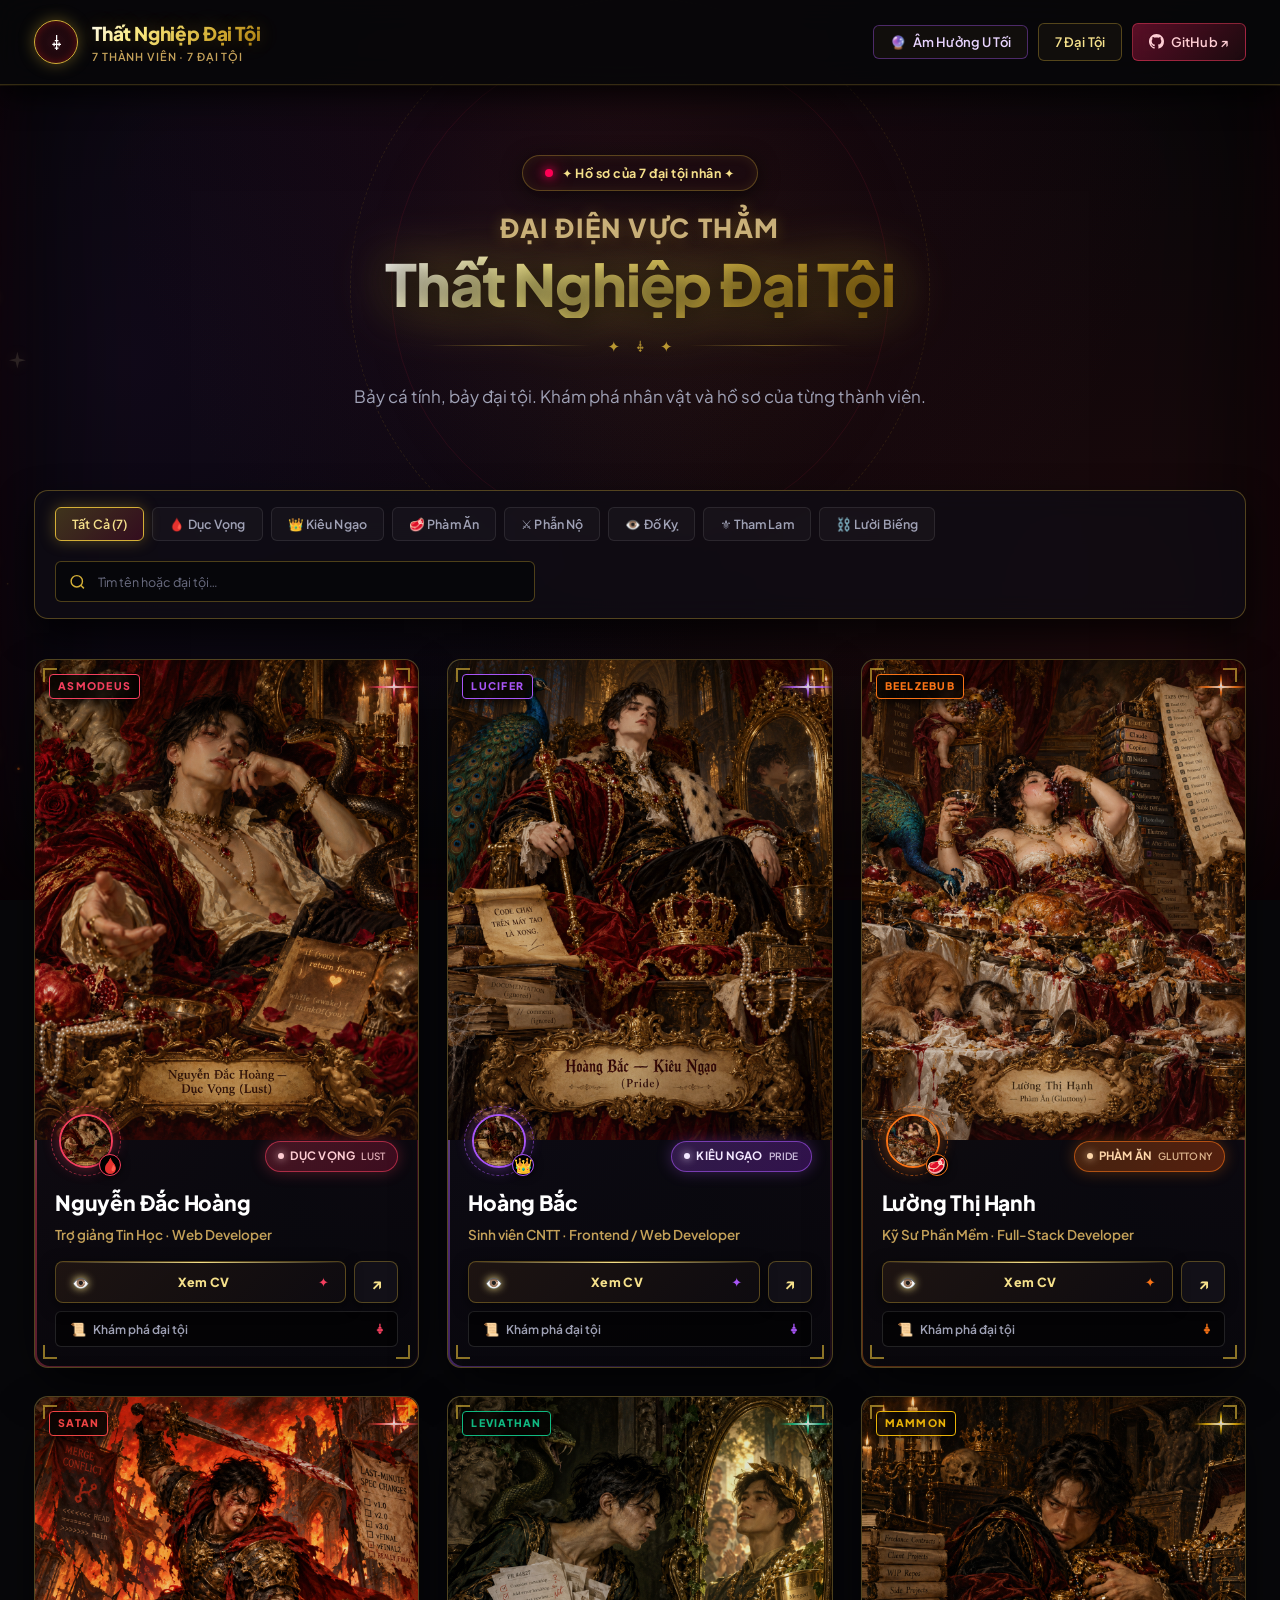
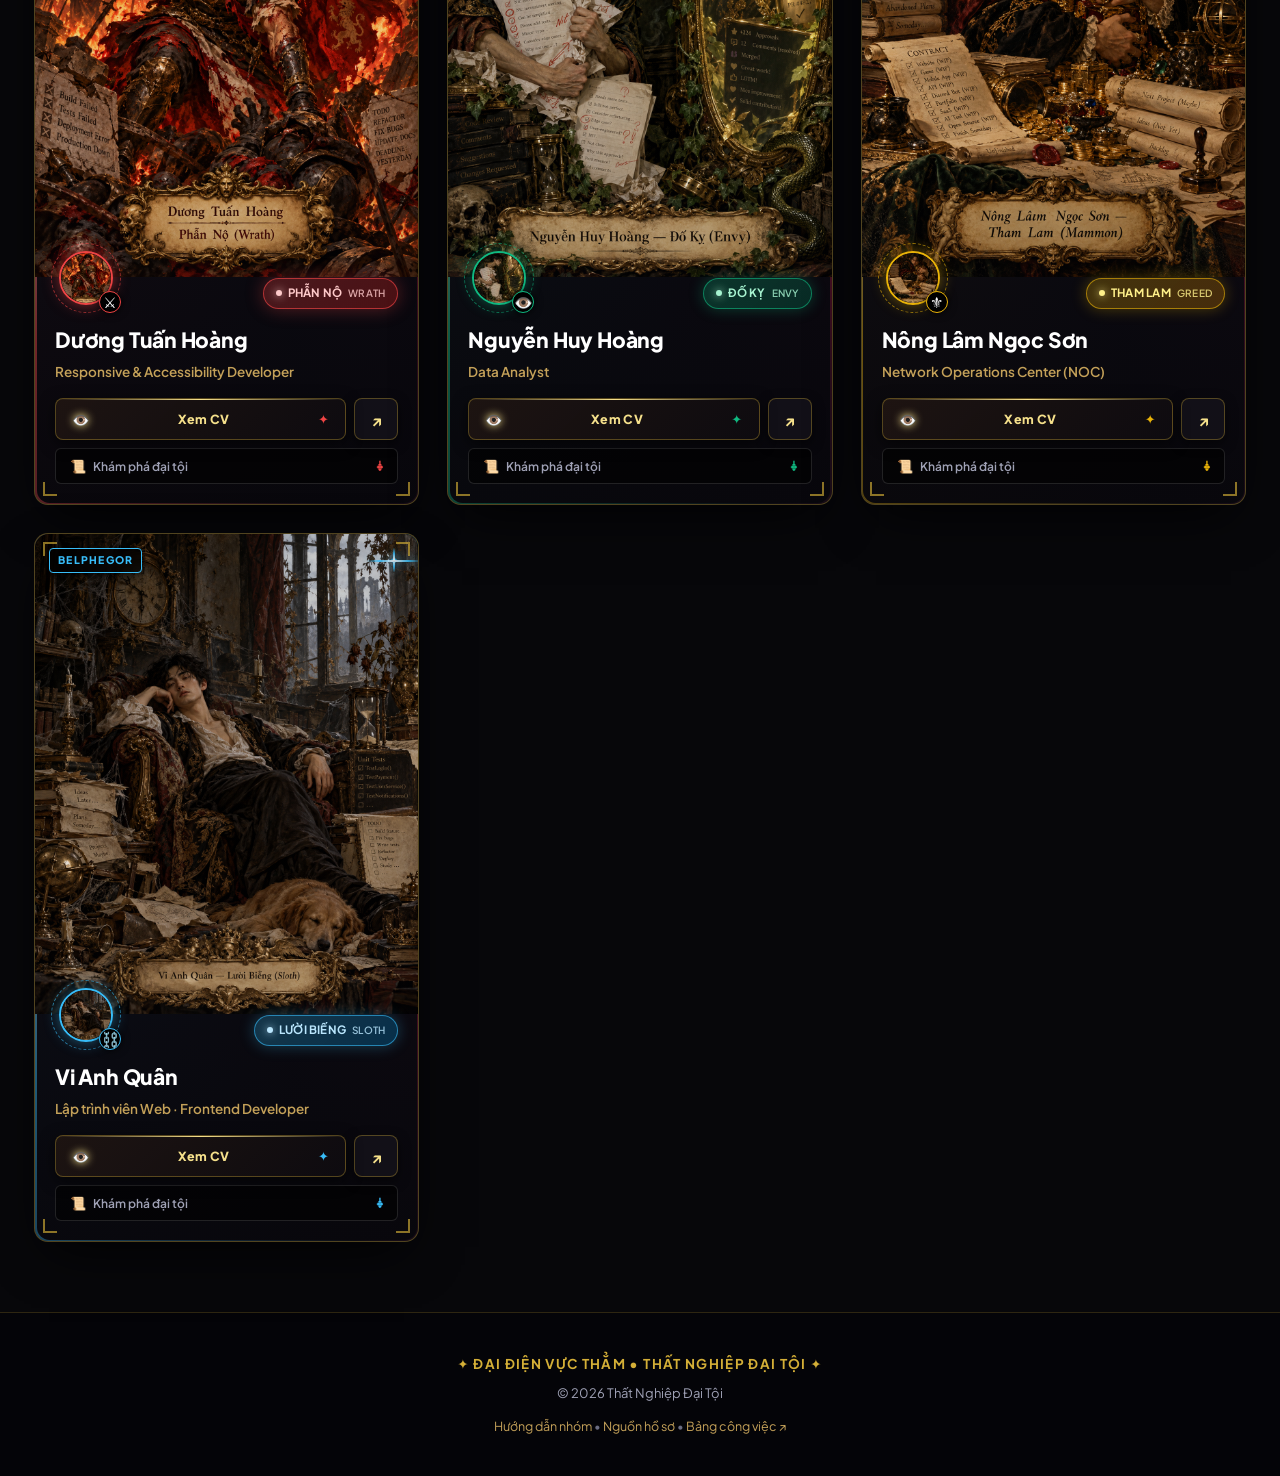
==== commit 17617186: "feat: use shared sin portraits and simplify homepage" ====
--- a/index.html
+++ b/index.html
@@ -26,7 +26,7 @@
         <div class="brand-icon-seal">⸸</div>
         <div class="brand-text">
           <h1>Thất Nghiệp Đại Tội</h1>
-          <span>THE SEVEN DEADLY SINS &bull; ARCHIVE OF SOULS</span>
+          <span>7 THÀNH VIÊN · 7 ĐẠI TỘI</span>
         </div>
       </a>
 
@@ -35,18 +35,12 @@
           <span id="audioIcon">🔮</span>
           <span id="audioText">Âm Hưởng U Tối</span>
         </button>
-        <a class="btn-nav" href="#sinsCodexSection" id="navSinsCodex">
-          <span>📖 Luận Giải 7 Đại Tội</span>
-        </a>
-        <a class="btn-nav" href="#workflowSection" id="navRules">
-          <span>📜 Cổ Thư Giới Luật</span>
-        </a>
-        <a class="btn-nav" href="members/" id="navMembersDir">
-          <span>📁 Thư mục Members</span>
+        <a class="btn-nav" href="#membersGrid" id="navSinsCodex">
+          <span>7 Đại Tội</span>
         </a>
         <a class="btn-nav primary" href="https://github.com/hoang-nguyen05/That-Nghiep-Dai-Toi" target="_blank" rel="noopener noreferrer" id="navGithub">
           <svg width="15" height="15" viewBox="0 0 24 24" fill="currentColor"><path d="M12 0C5.37 0 0 5.37 0 12c0 5.31 3.435 9.795 8.205 11.385.6.105.825-.255.825-.57 0-.285-.015-1.23-.015-2.235-3.015.555-3.795-.735-4.035-1.41-.135-.345-.72-1.41-1.23-1.695-.42-.225-1.02-.78-.015-.795.945-.015 1.62.87 1.845 1.23 1.08 1.815 2.805 1.305 3.495.99.105-.78.42-1.305.765-1.605-2.67-.3-5.46-1.335-5.46-5.925 0-1.305.465-2.385 1.23-3.225-.12-.3-.54-1.53.12-3.18 0 0 1.005-.315 3.3 1.23.96-.27 1.98-.405 3-.405s2.04.135 3 .405c2.295-1.56 3.3-1.23 3.3-1.23.66 1.65.24 2.88.12 3.18.765.84 1.23 1.905 1.23 3.225 0 4.605-2.805 5.625-5.475 5.925.435.375.81 1.095.81 2.22 0 1.605-.015 2.895-.015 3.3 0 .315.225.69.825.57A12.02 12.02 0 0024 12c0-6.63-5.37-12-12-12z"/></svg>
-          <span>Khế Ước GitHub ↗</span>
+          <span>GitHub ↗</span>
         </a>
       </nav>
     </div>
@@ -59,7 +53,7 @@
 
       <div class="hero-tag">
         <span class="dot"></span>
-        <span>✦ Vực Thẳm Nguyên Thủy • Phong Ấn Độc Lập ✦</span>
+        <span>✦ Hồ sơ của 7 đại tội nhân ✦</span>
       </div>
 
       <h2 class="hero-title">
@@ -73,25 +67,7 @@
         <span>✦</span>
       </div>
 
-      <p class="hero-desc">
-        Nơi hội tụ 7 linh hồn mang trong mình 7 đại tội nguyên thủy, nắm giữ những bản giao kèo sinh tử (Hồ sơ CV &amp; Công nghệ). Từng lãnh địa độc lập trong thư mục <code>members/</code>, tự do kiến tạo mà không sợ xung đột hay phong ấn.
-      </p>
-
-      <!-- Cursed Altar Statistics -->
-      <div class="stats-grid">
-        <div class="stat-item">
-          <div class="stat-num active">7</div>
-          <div class="stat-label">Tội Nhân Hội Tụ</div>
-        </div>
-        <div class="stat-item">
-          <div class="stat-num active">7 / 7</div>
-          <div class="stat-label">Bản Giao Kèo CV</div>
-        </div>
-        <div class="stat-item">
-          <div class="stat-num">0</div>
-          <div class="stat-label">Linh Hồn Trễ Hạn</div>
-        </div>
-      </div>
+      <p class="hero-desc">Bảy cá tính, bảy đại tội. Khám phá nhân vật và hồ sơ của từng thành viên.</p>
     </section>
 
     <!-- Filter & Search Toolbar -->
@@ -109,7 +85,7 @@
 
       <div class="search-box">
         <svg class="search-icon" viewBox="0 0 24 24" fill="none" stroke="currentColor" stroke-width="2"><circle cx="11" cy="11" r="8"></circle><line x1="21" y1="21" x2="16.65" y2="16.65"></line></svg>
-        <input type="text" class="search-input" id="memberSearch" placeholder="Triệu hồi theo danh tính, đại tội (Dục Vọng, Asmodeus, Kiêu Ngạo...)..." aria-label="Tìm tội đồ">
+        <input type="text" class="search-input" id="memberSearch" placeholder="Tìm tên hoặc đại tội…" aria-label="Tìm tội đồ">
       </div>
     </section>
 
@@ -128,7 +104,7 @@
 
         <!-- Horror Demon Art Cover -->
         <div class="card-demon-cover">
-          <img src="assets/sins/lust.jpg" alt="Đại tội Dục Vọng Asmodeus" class="card-demon-img" loading="lazy">
+          <img src="assets/sins/lust.png" alt="Đại tội Dục Vọng Asmodeus" class="card-demon-img" loading="lazy">
           <div class="card-demon-overlay"></div>
           <span class="card-demon-tag">ASMODEUS</span>
         </div>
@@ -137,7 +113,7 @@
           <div class="card-avatar-wrapper">
             <div class="card-avatar-rune"></div>
             <div class="card-avatar">
-              <img src="assets/sins/lust.jpg" alt="Nguyễn Đắc Hoàng - Dục Vọng" class="avatar-demon-img">
+              <img src="assets/sins/lust.png" alt="Nguyễn Đắc Hoàng - Dục Vọng" class="avatar-demon-img">
             </div>
             <span class="sin-symbol-tag" title="Huyết Ngọc Ái Dục">🩸</span>
           </div>
@@ -147,37 +123,29 @@
               <span>DỤC VỌNG</span>
               <span class="sin-latin">LUST</span>
             </span>
-            <span class="badge-status ready">
-              <span class="status-dot"></span> ĐÃ KHẮC CV
-            </span>
           </div>
         </div>
 
         <div class="card-body">
-          <div class="card-alias-label">ĐẠI TỘI THỨ NHẤT &bull; ASMODEUS</div>
           <h3 class="card-name">Nguyễn Đắc Hoàng</h3>
           <p class="card-role">Trợ giảng Tin Học · Web Developer</p>
-          <div class="card-folder">
-            <svg width="14" height="14" viewBox="0 0 24 24" fill="none" stroke="currentColor" stroke-width="2"><path d="M22 19a2 2 0 0 1-2 2H4a2 2 0 0 1-2-2V5a2 2 0 0 1 2-2h5l2 3h9a2 2 0 0 1 2 2z"></path></svg>
-            <code>members/nguyen-dac-hoang/</code>
-          </div>
         </div>
 
         <div class="card-actions">
           <div class="card-action-row">
             <button type="button" class="btn-cv-quickview" data-folder="nguyen-dac-hoang" data-name="Nguyễn Đắc Hoàng" data-role="Trợ giảng Tin Học · Web Developer" data-sin="ĐẠI TỘI THỨ NHẤT • ASMODEUS (DỤC VỌNG / LUST)" data-badge="🩸 DỤC VỌNG" data-color="#f43f5e" data-seal="🩸" id="btnQuickViewNguyenDacHoang" title="Xem trực tiếp bản CV ngay trên trang">
               <span class="quickview-icon">👁️</span>
-              <span>XEM NHANH CV</span>
+              <span>Xem CV</span>
               <span class="btn-rune">✦</span>
             </button>
             <a class="btn-cv-external" href="members/nguyen-dac-hoang/" target="_blank" rel="noopener noreferrer" title="Mở trang CV trong tab mới riêng biệt" id="btnExtNguyenDacHoang">
               <span>↗</span>
             </a>
           </div>
-          <button type="button" class="btn-sin-dossier" data-sin="lust" data-member="Nguyễn Đắc Hoàng" data-role="Trợ giảng Tin Học · Web Developer" data-sinname="ĐẠI TỘI THỨ NHẤT • ASMODEUS (DỤC VỌNG / LUST)" data-badge="🩸 DỤC VỌNG" data-seal="🩸" data-img="assets/sins/lust.jpg" data-real="Ham muốn xác thịt mất kiểm soát, quấy rối tình dục công sở, ngoại tình gây rạn nứt gia đình, nghiện nội dung khiêu dâm dẫn đến rối loạn hành vi." data-it="Cuồng hiệu ứng neon RGB bling-bling bóng bẩy lồng lộn, thức thâu đêm 'gạ tình' từng dòng code." data-lore="Bị thiêu rụi bởi ngọn lửa ái dục vĩnh cửu và hơi thở ngạt thở của vực thẳm Asmodeus." title="Mở hồ sơ luận giải chi tiết đại tội">
+          <button type="button" class="btn-sin-dossier" data-sin="lust" data-member="Nguyễn Đắc Hoàng" data-role="Trợ giảng Tin Học · Web Developer" data-sinname="ĐẠI TỘI THỨ NHẤT • ASMODEUS (DỤC VỌNG / LUST)" data-badge="🩸 DỤC VỌNG" data-seal="🩸" data-img="assets/sins/lust.png" data-real="Ham muốn xác thịt mất kiểm soát, quấy rối tình dục công sở, ngoại tình gây rạn nứt gia đình, nghiện nội dung khiêu dâm dẫn đến rối loạn hành vi." data-it="Cuồng hiệu ứng neon RGB bling-bling bóng bẩy lồng lộn, thức thâu đêm 'gạ tình' từng dòng code." data-lore="Bị thiêu rụi bởi ngọn lửa ái dục vĩnh cửu và hơi thở ngạt thở của vực thẳm Asmodeus." title="Mở hồ sơ luận giải chi tiết đại tội">
             <span class="sin-dossier-left">
               <span class="sin-dossier-icon">📜</span>
-              <span>Luận Giải Đời Thực</span>
+              <span>Khám phá đại tội</span>
             </span>
             <span class="sin-dossier-arrow">⸸</span>
           </button>
@@ -196,7 +164,7 @@
 
         <!-- Horror Demon Art Cover -->
         <div class="card-demon-cover">
-          <img src="assets/sins/pride.jpg" alt="Đại tội Kiêu Ngạo Lucifer" class="card-demon-img" loading="lazy">
+          <img src="assets/sins/pride.png" alt="Đại tội Kiêu Ngạo Lucifer" class="card-demon-img" loading="lazy">
           <div class="card-demon-overlay"></div>
           <span class="card-demon-tag">LUCIFER</span>
         </div>
@@ -205,7 +173,7 @@
           <div class="card-avatar-wrapper">
             <div class="card-avatar-rune"></div>
             <div class="card-avatar">
-              <img src="assets/sins/pride.jpg" alt="Hoàng Bắc - Kiêu Ngạo" class="avatar-demon-img">
+              <img src="assets/sins/pride.png" alt="Hoàng Bắc - Kiêu Ngạo" class="avatar-demon-img">
             </div>
             <span class="sin-symbol-tag" title="Vương Miện Ngạo Mạn">👑</span>
           </div>
@@ -215,37 +183,29 @@
               <span>KIÊU NGẠO</span>
               <span class="sin-latin">PRIDE</span>
             </span>
-            <span class="badge-status ready">
-              <span class="status-dot"></span> ĐÃ KHẮC CV
-            </span>
           </div>
         </div>
 
         <div class="card-body">
-          <div class="card-alias-label">ĐẠI TỘI THỨ HAI &bull; LUCIFER</div>
           <h3 class="card-name">Hoàng Bắc</h3>
           <p class="card-role">Sinh viên CNTT · Frontend / Web Developer</p>
-          <div class="card-folder">
-            <svg width="14" height="14" viewBox="0 0 24 24" fill="none" stroke="currentColor" stroke-width="2"><path d="M22 19a2 2 0 0 1-2 2H4a2 2 0 0 1-2-2V5a2 2 0 0 1 2-2h5l2 3h9a2 2 0 0 1 2 2z"></path></svg>
-            <code>members/hoang-bac/</code>
-          </div>
         </div>
 
         <div class="card-actions">
           <div class="card-action-row">
             <button type="button" class="btn-cv-quickview" data-folder="hoang-bac" data-name="Hoàng Bắc" data-role="Sinh viên CNTT · Frontend / Web Developer" data-sin="ĐẠI TỘI THỨ HAI • LUCIFER (KIÊU NGẠO / PRIDE)" data-badge="👑 KIÊU NGẠO" data-color="#a855f7" data-seal="👑" id="btnQuickViewHoangBac" title="Xem trực tiếp bản CV ngay trên trang">
               <span class="quickview-icon">👁️</span>
-              <span>XEM NHANH CV</span>
+              <span>Xem CV</span>
               <span class="btn-rune">✦</span>
             </button>
             <a class="btn-cv-external" href="members/hoang-bac/" target="_blank" rel="noopener noreferrer" title="Mở trang CV trong tab mới riêng biệt" id="btnExtHoangBac">
               <span>↗</span>
             </a>
           </div>
-          <button type="button" class="btn-sin-dossier" data-sin="pride" data-member="Hoàng Bắc" data-role="Sinh viên CNTT · Frontend / Web Developer" data-sinname="ĐẠI TỘI THỨ HAI • LUCIFER (KIÊU NGẠO / PRIDE)" data-badge="👑 KIÊU NGẠO" data-seal="👑" data-img="assets/sins/pride.jpg" data-real="'Cha đẻ của mọi tội lỗi', tự cao quá mức, xem thường ý kiến đồng nghiệp, ảo tưởng sức mạnh trên MXH, các vụ sụp đổ vì chủ quan không nghe cảnh báo." data-it="Tự phong kiến trúc sư tối thượng, phán 'Code chạy trên máy tao là xong', không thèm comment giải thích hay viết documentation." data-lore="Bị đập gãy đôi cánh ánh sáng, rơi tự do ngàn năm vào băng giá vĩnh cửu của tầng địa ngục sâu nhất." title="Mở hồ sơ luận giải chi tiết đại tội">
+          <button type="button" class="btn-sin-dossier" data-sin="pride" data-member="Hoàng Bắc" data-role="Sinh viên CNTT · Frontend / Web Developer" data-sinname="ĐẠI TỘI THỨ HAI • LUCIFER (KIÊU NGẠO / PRIDE)" data-badge="👑 KIÊU NGẠO" data-seal="👑" data-img="assets/sins/pride.png" data-real="'Cha đẻ của mọi tội lỗi', tự cao quá mức, xem thường ý kiến đồng nghiệp, ảo tưởng sức mạnh trên MXH, các vụ sụp đổ vì chủ quan không nghe cảnh báo." data-it="Tự phong kiến trúc sư tối thượng, phán 'Code chạy trên máy tao là xong', không thèm comment giải thích hay viết documentation." data-lore="Bị đập gãy đôi cánh ánh sáng, rơi tự do ngàn năm vào băng giá vĩnh cửu của tầng địa ngục sâu nhất." title="Mở hồ sơ luận giải chi tiết đại tội">
             <span class="sin-dossier-left">
               <span class="sin-dossier-icon">📜</span>
-              <span>Luận Giải Đời Thực</span>
+              <span>Khám phá đại tội</span>
             </span>
             <span class="sin-dossier-arrow">⸸</span>
           </button>
@@ -264,7 +224,7 @@
 
         <!-- Horror Demon Art Cover -->
         <div class="card-demon-cover">
-          <img src="assets/sins/gluttony.jpg" alt="Đại tội Phàm Ăn Beelzebub" class="card-demon-img" loading="lazy">
+          <img src="assets/sins/gluttony.png" alt="Đại tội Phàm Ăn Beelzebub" class="card-demon-img" loading="lazy">
           <div class="card-demon-overlay"></div>
           <span class="card-demon-tag">BEELZEBUB</span>
         </div>
@@ -273,7 +233,7 @@
           <div class="card-avatar-wrapper">
             <div class="card-avatar-rune"></div>
             <div class="card-avatar">
-              <img src="assets/sins/gluttony.jpg" alt="Lường Thị Hạnh - Phàm Ăn" class="avatar-demon-img">
+              <img src="assets/sins/gluttony.png" alt="Lường Thị Hạnh - Phàm Ăn" class="avatar-demon-img">
             </div>
             <span class="sin-symbol-tag" title="Ngọn Lửa Bạo Thực">🥩</span>
           </div>
@@ -283,37 +243,29 @@
               <span>PHÀM ĂN</span>
               <span class="sin-latin">GLUTTONY</span>
             </span>
-            <span class="badge-status ready">
-              <span class="status-dot"></span> ĐÃ KHẮC CV
-            </span>
           </div>
         </div>
 
         <div class="card-body">
-          <div class="card-alias-label">ĐẠI TỘI THỨ BA &bull; BEELZEBUB</div>
           <h3 class="card-name">Lường Thị Hạnh</h3>
           <p class="card-role">Kỹ Sư Phần Mềm · Full-Stack Developer</p>
-          <div class="card-folder">
-            <svg width="14" height="14" viewBox="0 0 24 24" fill="none" stroke="currentColor" stroke-width="2"><path d="M22 19a2 2 0 0 1-2 2H4a2 2 0 0 1-2-2V5a2 2 0 0 1 2-2h5l2 3h9a2 2 0 0 1 2 2z"></path></svg>
-            <code>members/luong-thi-hanh/</code>
-          </div>
         </div>
 
         <div class="card-actions">
           <div class="card-action-row">
             <button type="button" class="btn-cv-quickview" data-folder="luong-thi-hanh" data-name="Lường Thị Hạnh" data-role="Kỹ Sư Phần Mềm · Full-Stack Developer" data-sin="ĐẠI TỘI THỨ BA • BEELZEBUB (PHÀM ĂN / GLUTTONY)" data-badge="🥩 PHÀM ĂN" data-color="#f97316" data-seal="🥩" id="btnQuickViewLuongThiHanh" title="Xem trực tiếp bản CV ngay trên trang">
               <span class="quickview-icon">👁️</span>
-              <span>XEM NHANH CV</span>
+              <span>Xem CV</span>
               <span class="btn-rune">✦</span>
             </button>
             <a class="btn-cv-external" href="members/luong-thi-hanh/" target="_blank" rel="noopener noreferrer" title="Mở trang CV trong tab mới riêng biệt" id="btnExtLuongThiHanh">
               <span>↗</span>
             </a>
           </div>
-          <button type="button" class="btn-sin-dossier" data-sin="gluttony" data-member="Lường Thị Hạnh" data-role="Kỹ Sư Phần Mềm · Full-Stack Developer" data-sinname="ĐẠI TỘI THỨ BA • BEELZEBUB (PHÀM ĂN / GLUTTONY)" data-badge="🥩 PHÀM ĂN" data-seal="🥩" data-img="assets/sins/gluttony.jpg" data-real="Hưởng thụ quá mức, tiêu dùng xa xỉ vô độ, lãng phí thực phẩm trong các buổi tiệc tùng xa hoa, nghiện đồ ăn nhanh dẫn đến suy thoái sức khỏe." data-it="Cài 500 dependencies npm chỉ để căn giữa một thẻ div, mở 100 tab Chrome ngấu nghiến toàn bộ RAM, ngập chìm trong snack thâu đêm." data-lore="Bị đày ải ngâm mình dưới đầm lầy ô uế và hứng chịu những cơn mưa đá bẩn thỉu muôn đời của chúa ruồi Beelzebub." title="Mở hồ sơ luận giải chi tiết đại tội">
+          <button type="button" class="btn-sin-dossier" data-sin="gluttony" data-member="Lường Thị Hạnh" data-role="Kỹ Sư Phần Mềm · Full-Stack Developer" data-sinname="ĐẠI TỘI THỨ BA • BEELZEBUB (PHÀM ĂN / GLUTTONY)" data-badge="🥩 PHÀM ĂN" data-seal="🥩" data-img="assets/sins/gluttony.png" data-real="Hưởng thụ quá mức, tiêu dùng xa xỉ vô độ, lãng phí thực phẩm trong các buổi tiệc tùng xa hoa, nghiện đồ ăn nhanh dẫn đến suy thoái sức khỏe." data-it="Cài 500 dependencies npm chỉ để căn giữa một thẻ div, mở 100 tab Chrome ngấu nghiến toàn bộ RAM, ngập chìm trong snack thâu đêm." data-lore="Bị đày ải ngâm mình dưới đầm lầy ô uế và hứng chịu những cơn mưa đá bẩn thỉu muôn đời của chúa ruồi Beelzebub." title="Mở hồ sơ luận giải chi tiết đại tội">
             <span class="sin-dossier-left">
               <span class="sin-dossier-icon">📜</span>
-              <span>Luận Giải Đời Thực</span>
+              <span>Khám phá đại tội</span>
             </span>
             <span class="sin-dossier-arrow">⸸</span>
           </button>
@@ -332,7 +284,7 @@
 
         <!-- Horror Demon Art Cover -->
         <div class="card-demon-cover">
-          <img src="assets/sins/wrath.jpg" alt="Đại tội Phẫn Nộ Satan" class="card-demon-img" loading="lazy">
+          <img src="assets/sins/wrath.png" alt="Đại tội Phẫn Nộ Satan" class="card-demon-img" loading="lazy">
           <div class="card-demon-overlay"></div>
           <span class="card-demon-tag">SATAN</span>
         </div>
@@ -341,7 +293,7 @@
           <div class="card-avatar-wrapper">
             <div class="card-avatar-rune"></div>
             <div class="card-avatar">
-              <img src="assets/sins/wrath.jpg" alt="Dương Tuấn Hoàng - Phẫn Nộ" class="avatar-demon-img">
+              <img src="assets/sins/wrath.png" alt="Dương Tuấn Hoàng - Phẫn Nộ" class="avatar-demon-img">
             </div>
             <span class="sin-symbol-tag" title="Huyết Kiếm Nộ Hỏa">⚔️</span>
           </div>
@@ -351,37 +303,29 @@
               <span>PHẪN NỘ</span>
               <span class="sin-latin">WRATH</span>
             </span>
-            <span class="badge-status ready">
-              <span class="status-dot"></span> ĐÃ KHẮC CV
-            </span>
           </div>
         </div>
 
         <div class="card-body">
-          <div class="card-alias-label">ĐẠI TỘI THỨ TƯ &bull; SATAN</div>
           <h3 class="card-name">Dương Tuấn Hoàng</h3>
           <p class="card-role">Responsive &amp; Accessibility Developer</p>
-          <div class="card-folder">
-            <svg width="14" height="14" viewBox="0 0 24 24" fill="none" stroke="currentColor" stroke-width="2"><path d="M22 19a2 2 0 0 1-2 2H4a2 2 0 0 1-2-2V5a2 2 0 0 1 2-2h5l2 3h9a2 2 0 0 1 2 2z"></path></svg>
-            <code>members/duong-tuan-hoang/</code>
-          </div>
         </div>
 
         <div class="card-actions">
           <div class="card-action-row">
             <button type="button" class="btn-cv-quickview" data-folder="duong-tuan-hoang" data-name="Dương Tuấn Hoàng" data-role="Responsive &amp; Accessibility Developer" data-sin="ĐẠI TỘI THỨ TƯ • SATAN (PHẪN NỘ / WRATH)" data-badge="⚔️ PHẪN NỘ" data-color="#ef4444" data-seal="⚔️" id="btnQuickViewDuongTuanHoang" title="Xem trực tiếp bản CV ngay trên trang">
               <span class="quickview-icon">👁️</span>
-              <span>XEM NHANH CV</span>
+              <span>Xem CV</span>
               <span class="btn-rune">✦</span>
             </button>
             <a class="btn-cv-external" href="members/duong-tuan-hoang/" target="_blank" rel="noopener noreferrer" title="Mở trang CV trong tab mới riêng biệt" id="btnExtDuongTuanHoang">
               <span>↗</span>
             </a>
           </div>
-          <button type="button" class="btn-sin-dossier" data-sin="wrath" data-member="Dương Tuấn Hoàng" data-role="Responsive &amp; Accessibility Developer" data-sinname="ĐẠI TỘI THỨ TƯ • SATAN (PHẪN NỘ / WRATH)" data-badge="⚔️ PHẪN NỘ" data-seal="⚔️" data-img="assets/sins/wrath.jpg" data-real="Cơn giận bùng phát dẫn đến bạo lực gia đình &amp; học đường, hành vi 'giận quá mất khôn' gây ẩu đả phá hoại, thù hằn cá nhân trả đũa dai dẳng." data-it="Đập vỡ bàn phím cơ khi dính Merge Conflict 500 dòng, nổi giận lôi đình khi khách hàng đổi specs vào 17h30 chiều thứ Sáu." data-lore="Bị thiêu đốt trong vạc dung nham sôi sục của Satan và bị xé toạc bởi những lưỡi kiếm cuồng nộ vô tận." title="Mở hồ sơ luận giải chi tiết đại tội">
+          <button type="button" class="btn-sin-dossier" data-sin="wrath" data-member="Dương Tuấn Hoàng" data-role="Responsive &amp; Accessibility Developer" data-sinname="ĐẠI TỘI THỨ TƯ • SATAN (PHẪN NỘ / WRATH)" data-badge="⚔️ PHẪN NỘ" data-seal="⚔️" data-img="assets/sins/wrath.png" data-real="Cơn giận bùng phát dẫn đến bạo lực gia đình &amp; học đường, hành vi 'giận quá mất khôn' gây ẩu đả phá hoại, thù hằn cá nhân trả đũa dai dẳng." data-it="Đập vỡ bàn phím cơ khi dính Merge Conflict 500 dòng, nổi giận lôi đình khi khách hàng đổi specs vào 17h30 chiều thứ Sáu." data-lore="Bị thiêu đốt trong vạc dung nham sôi sục của Satan và bị xé toạc bởi những lưỡi kiếm cuồng nộ vô tận." title="Mở hồ sơ luận giải chi tiết đại tội">
             <span class="sin-dossier-left">
               <span class="sin-dossier-icon">📜</span>
-              <span>Luận Giải Đời Thực</span>
+              <span>Khám phá đại tội</span>
             </span>
             <span class="sin-dossier-arrow">⸸</span>
           </button>
@@ -400,7 +344,7 @@
 
         <!-- Horror Demon Art Cover -->
         <div class="card-demon-cover">
-          <img src="assets/sins/envy.jpg" alt="Đại tội Đố Kỵ Leviathan" class="card-demon-img" loading="lazy">
+          <img src="assets/sins/envy.png" alt="Đại tội Đố Kỵ Leviathan" class="card-demon-img" loading="lazy">
           <div class="card-demon-overlay"></div>
           <span class="card-demon-tag">LEVIATHAN</span>
         </div>
@@ -409,7 +353,7 @@
           <div class="card-avatar-wrapper">
             <div class="card-avatar-rune"></div>
             <div class="card-avatar">
-              <img src="assets/sins/envy.jpg" alt="Nguyễn Huy Hoàng - Đố Kỵ" class="avatar-demon-img">
+              <img src="assets/sins/envy.png" alt="Nguyễn Huy Hoàng - Đố Kỵ" class="avatar-demon-img">
             </div>
             <span class="sin-symbol-tag" title="Nhãn Ma Tật Đố">👁️</span>
           </div>
@@ -419,37 +363,29 @@
               <span>ĐỐ KỴ</span>
               <span class="sin-latin">ENVY</span>
             </span>
-            <span class="badge-status ready">
-              <span class="status-dot"></span> ĐÃ KHẮC CV
-            </span>
           </div>
         </div>
 
         <div class="card-body">
-          <div class="card-alias-label">ĐẠI TỘI THỨ NĂM &bull; LEVIATHAN</div>
           <h3 class="card-name">Nguyễn Huy Hoàng</h3>
           <p class="card-role">Data Analyst</p>
-          <div class="card-folder">
-            <svg width="14" height="14" viewBox="0 0 24 24" fill="none" stroke="currentColor" stroke-width="2"><path d="M22 19a2 2 0 0 1-2 2H4a2 2 0 0 1-2-2V5a2 2 0 0 1 2-2h5l2 3h9a2 2 0 0 1 2 2z"></path></svg>
-            <code>members/nguyen-huy-hoang/</code>
-          </div>
         </div>
 
         <div class="card-actions">
           <div class="card-action-row">
             <button type="button" class="btn-cv-quickview" data-folder="nguyen-huy-hoang" data-name="Nguyễn Huy Hoàng" data-role="Data Analyst" data-sin="ĐẠI TỘI THỨ NĂM • LEVIATHAN (ĐỐ KỴ / ENVY)" data-badge="👁️ ĐỐ KỴ" data-color="#10b981" data-seal="👁️" id="btnQuickViewNguyenHuyHoang" title="Xem trực tiếp bản CV ngay trên trang">
               <span class="quickview-icon">👁️</span>
-              <span>XEM NHANH CV</span>
+              <span>Xem CV</span>
               <span class="btn-rune">✦</span>
             </button>
             <a class="btn-cv-external" href="members/nguyen-huy-hoang/" target="_blank" rel="noopener noreferrer" title="Mở trang CV trong tab mới riêng biệt" id="btnExtNguyenHuyHoang">
               <span>↗</span>
             </a>
           </div>
-          <button type="button" class="btn-sin-dossier" data-sin="envy" data-member="Nguyễn Huy Hoàng" data-role="Data Analyst" data-sinname="ĐẠI TỘI THỨ NĂM • LEVIATHAN (ĐỐ KỴ / ENVY)" data-badge="👁️ ĐỐ KỴ" data-seal="👁️" data-img="assets/sins/envy.jpg" data-real="Buồn rầu cay cú trước may mắn của người khác, 'bóc phốt' hạ bệ trên MXH, mâu thuẫn đồng nghiệp do đố kỵ thành tích, tâm lý hả hê khi người khác thất bại." data-it="Thấy Pull Request người khác được merge trước là khó chịu, soi mói từng dấu chấm phẩy khi review code để dìm hàng." data-lore="Bị xâu chỉ khâu chặt mi mắt và chôn vùi trong vực biển sâu lạnh buốt tối tăm của hải quái Leviathan." title="Mở hồ sơ luận giải chi tiết đại tội">
+          <button type="button" class="btn-sin-dossier" data-sin="envy" data-member="Nguyễn Huy Hoàng" data-role="Data Analyst" data-sinname="ĐẠI TỘI THỨ NĂM • LEVIATHAN (ĐỐ KỴ / ENVY)" data-badge="👁️ ĐỐ KỴ" data-seal="👁️" data-img="assets/sins/envy.png" data-real="Buồn rầu cay cú trước may mắn của người khác, 'bóc phốt' hạ bệ trên MXH, mâu thuẫn đồng nghiệp do đố kỵ thành tích, tâm lý hả hê khi người khác thất bại." data-it="Thấy Pull Request người khác được merge trước là khó chịu, soi mói từng dấu chấm phẩy khi review code để dìm hàng." data-lore="Bị xâu chỉ khâu chặt mi mắt và chôn vùi trong vực biển sâu lạnh buốt tối tăm của hải quái Leviathan." title="Mở hồ sơ luận giải chi tiết đại tội">
             <span class="sin-dossier-left">
               <span class="sin-dossier-icon">📜</span>
-              <span>Luận Giải Đời Thực</span>
+              <span>Khám phá đại tội</span>
             </span>
             <span class="sin-dossier-arrow">⸸</span>
           </button>
@@ -468,7 +404,7 @@
 
         <!-- Horror Demon Art Cover -->
         <div class="card-demon-cover">
-          <img src="assets/sins/greed.jpg" alt="Đại tội Tham Lam Mammon" class="card-demon-img" loading="lazy">
+          <img src="assets/sins/greed.png" alt="Đại tội Tham Lam Mammon" class="card-demon-img" loading="lazy">
           <div class="card-demon-overlay"></div>
           <span class="card-demon-tag">MAMMON</span>
         </div>
@@ -477,7 +413,7 @@
           <div class="card-avatar-wrapper">
             <div class="card-avatar-rune"></div>
             <div class="card-avatar">
-              <img src="assets/sins/greed.jpg" alt="Nông Lâm Ngọc Sơn - Tham Lam" class="avatar-demon-img">
+              <img src="assets/sins/greed.png" alt="Nông Lâm Ngọc Sơn - Tham Lam" class="avatar-demon-img">
             </div>
             <span class="sin-symbol-tag" title="Thánh Vật Hoàng Kim">⚜️</span>
           </div>
@@ -487,37 +423,29 @@
               <span>THAM LAM</span>
               <span class="sin-latin">GREED</span>
             </span>
-            <span class="badge-status ready">
-              <span class="status-dot"></span> ĐÃ KHẮC CV
-            </span>
           </div>
         </div>
 
         <div class="card-body">
-          <div class="card-alias-label">ĐẠI TỘI THỨ SÁU &bull; MAMMON</div>
           <h3 class="card-name">Nông Lâm Ngọc Sơn</h3>
           <p class="card-role">Network Operations Center (NOC)</p>
-          <div class="card-folder">
-            <svg width="14" height="14" viewBox="0 0 24 24" fill="none" stroke="currentColor" stroke-width="2"><path d="M22 19a2 2 0 0 1-2 2H4a2 2 0 0 1-2-2V5a2 2 0 0 1 2-2h5l2 3h9a2 2 0 0 1 2 2z"></path></svg>
-            <code>members/nong-lam-ngoc-son/</code>
-          </div>
         </div>
 
         <div class="card-actions">
           <div class="card-action-row">
             <button type="button" class="btn-cv-quickview" data-folder="nong-lam-ngoc-son" data-name="Nông Lâm Ngọc Sơn" data-role="Network Operations Center (NOC)" data-sin="ĐẠI TỘI THỨ SÁU • MAMMON (THAM LAM / GREED)" data-badge="⚜️ THAM LAM" data-color="#eab308" data-seal="⚜️" id="btnQuickViewNongLamNgocSon" title="Xem trực tiếp bản CV ngay trên trang">
               <span class="quickview-icon">👁️</span>
-              <span>XEM NHANH CV</span>
+              <span>Xem CV</span>
               <span class="btn-rune">✦</span>
             </button>
             <a class="btn-cv-external" href="members/nong-lam-ngoc-son/" target="_blank" rel="noopener noreferrer" title="Mở trang CV trong tab mới riêng biệt" id="btnExtNongLamNgocSon">
               <span>↗</span>
             </a>
           </div>
-          <button type="button" class="btn-sin-dossier" data-sin="greed" data-member="Nông Lâm Ngọc Sơn" data-role="Network Operations Center (NOC)" data-sinname="ĐẠI TỘI THỨ SÁU • MAMMON (THAM LAM / GREED)" data-badge="⚜️ THAM LAM" data-seal="⚜️" data-img="assets/sins/greed.jpg" data-real="Ám ảnh của cải và quyền lực, tham nhũng, tích trữ đầu cơ hàng hóa trục lợi trong khủng hoảng, các đường dây lừa đảo tài chính và đa cấp bất chấp đạo đức." data-it="Ôm 10 job freelance cùng lúc xuyên lục địa, tích trữ hàng trăm repository dang dở, tối ưu micro-benchmark đến kiệt sức." data-lore="Bị dìm sâu vào vạc vàng nóng chảy và đè bẹp dưới những tảng đá vàng khổng lồ của bạo chúa Mammon." title="Mở hồ sơ luận giải chi tiết đại tội">
+          <button type="button" class="btn-sin-dossier" data-sin="greed" data-member="Nông Lâm Ngọc Sơn" data-role="Network Operations Center (NOC)" data-sinname="ĐẠI TỘI THỨ SÁU • MAMMON (THAM LAM / GREED)" data-badge="⚜️ THAM LAM" data-seal="⚜️" data-img="assets/sins/greed.png" data-real="Ám ảnh của cải và quyền lực, tham nhũng, tích trữ đầu cơ hàng hóa trục lợi trong khủng hoảng, các đường dây lừa đảo tài chính và đa cấp bất chấp đạo đức." data-it="Ôm 10 job freelance cùng lúc xuyên lục địa, tích trữ hàng trăm repository dang dở, tối ưu micro-benchmark đến kiệt sức." data-lore="Bị dìm sâu vào vạc vàng nóng chảy và đè bẹp dưới những tảng đá vàng khổng lồ của bạo chúa Mammon." title="Mở hồ sơ luận giải chi tiết đại tội">
             <span class="sin-dossier-left">
               <span class="sin-dossier-icon">📜</span>
-              <span>Luận Giải Đời Thực</span>
+              <span>Khám phá đại tội</span>
             </span>
             <span class="sin-dossier-arrow">⸸</span>
           </button>
@@ -536,7 +464,7 @@
 
         <!-- Horror Demon Art Cover -->
         <div class="card-demon-cover">
-          <img src="assets/sins/sloth.jpg" alt="Đại tội Lười Biếng Belphegor" class="card-demon-img" loading="lazy">
+          <img src="assets/sins/sloth.png" alt="Đại tội Lười Biếng Belphegor" class="card-demon-img" loading="lazy">
           <div class="card-demon-overlay"></div>
           <span class="card-demon-tag">BELPHEGOR</span>
         </div>
@@ -545,7 +473,7 @@
           <div class="card-avatar-wrapper">
             <div class="card-avatar-rune"></div>
             <div class="card-avatar">
-              <img src="assets/sins/sloth.jpg" alt="Vi Anh Quân - Lười Biếng" class="avatar-demon-img">
+              <img src="assets/sins/sloth.png" alt="Vi Anh Quân - Lười Biếng" class="avatar-demon-img">
             </div>
             <span class="sin-symbol-tag" title="Xiềng Xích Đọa Lạc">⛓️</span>
           </div>
@@ -555,37 +483,29 @@
               <span>LƯỜI BIẾNG</span>
               <span class="sin-latin">SLOTH</span>
             </span>
-            <span class="badge-status ready">
-              <span class="status-dot"></span> ĐÃ KHẮC CV
-            </span>
           </div>
         </div>
 
         <div class="card-body">
-          <div class="card-alias-label">ĐẠI TỘI THỨ BẢY &bull; BELPHEGOR</div>
           <h3 class="card-name">Vi Anh Quân</h3>
           <p class="card-role">Lập trình viên Web · Frontend Developer</p>
-          <div class="card-folder">
-            <svg width="14" height="14" viewBox="0 0 24 24" fill="none" stroke="currentColor" stroke-width="2"><path d="M22 19a2 2 0 0 1-2 2H4a2 2 0 0 1-2-2V5a2 2 0 0 1 2-2h5l2 3h9a2 2 0 0 1 2 2z"></path></svg>
-            <code>members/vi-anh-quan/</code>
-          </div>
         </div>
 
         <div class="card-actions">
           <div class="card-action-row">
             <button type="button" class="btn-cv-quickview" data-folder="vi-anh-quan" data-name="Vi Anh Quân" data-role="Lập trình viên Web · Frontend Developer" data-sin="ĐẠI TỘI THỨ BẢY • BELPHEGOR (LƯỜI BIẾNG / SLOTH)" data-badge="⛓️ LƯỜI BIẾNG" data-color="#38bdf8" data-seal="⛓️" id="btnQuickViewViAnhQuan" title="Xem trực tiếp bản CV ngay trên trang">
               <span class="quickview-icon">👁️</span>
-              <span>XEM NHANH CV</span>
+              <span>Xem CV</span>
               <span class="btn-rune">✦</span>
             </button>
             <a class="btn-cv-external" href="members/vi-anh-quan/" target="_blank" rel="noopener noreferrer" title="Mở trang CV trong tab mới riêng biệt" id="btnExtViAnhQuan">
               <span>↗</span>
             </a>
           </div>
-          <button type="button" class="btn-sin-dossier" data-sin="sloth" data-member="Vi Anh Quân" data-role="Lập trình viên Web · Frontend Developer" data-sinname="ĐẠI TỘI THỨ BẢY • BELPHEGOR (LƯỜI BIẾNG / SLOTH)" data-badge="⛓️ LƯỜI BIẾNG" data-seal="⛓️" data-img="assets/sins/sloth.jpg" data-real="Thờ ơ với trách nhiệm, trì hoãn bổn phận tinh thần và công việc gây ách tắc cho tập thể, thờ ơ với gia đình, lười vận động buông xuôi sức khỏe." data-it="Trì hoãn task đến 23h59 deadline, commit cẩu thả git commit -m 'fix', lười viết unit test với niềm tin kỳ diệu." data-lore="Bị trói chặt bằng xiềng xích mục ruỗng trong hang động ma quái của Belphegor, chìm trong cơn mê man muôn thuở." title="Mở hồ sơ luận giải chi tiết đại tội">
+          <button type="button" class="btn-sin-dossier" data-sin="sloth" data-member="Vi Anh Quân" data-role="Lập trình viên Web · Frontend Developer" data-sinname="ĐẠI TỘI THỨ BẢY • BELPHEGOR (LƯỜI BIẾNG / SLOTH)" data-badge="⛓️ LƯỜI BIẾNG" data-seal="⛓️" data-img="assets/sins/sloth.png" data-real="Thờ ơ với trách nhiệm, trì hoãn bổn phận tinh thần và công việc gây ách tắc cho tập thể, thờ ơ với gia đình, lười vận động buông xuôi sức khỏe." data-it="Trì hoãn task đến 23h59 deadline, commit cẩu thả git commit -m 'fix', lười viết unit test với niềm tin kỳ diệu." data-lore="Bị trói chặt bằng xiềng xích mục ruỗng trong hang động ma quái của Belphegor, chìm trong cơn mê man muôn thuở." title="Mở hồ sơ luận giải chi tiết đại tội">
             <span class="sin-dossier-left">
               <span class="sin-dossier-icon">📜</span>
-              <span>Luận Giải Đời Thực</span>
+              <span>Khám phá đại tội</span>
             </span>
             <span class="sin-dossier-arrow">⸸</span>
           </button>
@@ -600,293 +520,6 @@
       Không tìm thấy đại tội nhân nào khớp với linh ảnh tìm kiếm.
     </div>
 
-    <!-- Sins Codex Section: 7 Đại Tội Trong Đời Thực & Hiện Đại -->
-    <section class="info-section sins-codex-section" id="sinsCodexSection">
-      <div class="section-tag-gold-center">
-        <span class="gold-rune">✦</span>
-        <span>KHẢO LUẬN TÂM LÝ &amp; XÃ HỘI HIỆN ĐẠI</span>
-        <span class="gold-rune">✦</span>
-      </div>
-      <h3 class="info-title">
-        <span>📖 Cổ Thư Luận Giải</span>
-        <span style="font-size: 14px; opacity: 0.7;">&bull; 7 ĐẠI TỘI TRONG ĐỜI THỰC &amp; THỜI ĐẠI SỐ</span>
-      </h3>
-      <p class="info-desc">
-        Bảy mối tội đầu bắt nguồn từ Kitô giáo (du nhập vào văn hóa Việt Nam từ thế kỷ 16) được xem là cội nguồn của mọi sa ngã luân lý. Trong đời sống hiện đại và không gian mạng, chúng không hề biến mất mà bùng phát tinh vi thành những hành vi, thói quen và hiện tượng xã hội nhức nhối:
-      </p>
-
-      <div class="sins-codex-grid">
-        <!-- 1. Kiêu Ngạo -->
-        <article class="codex-card codex-pride" id="codexPride">
-          <div class="codex-art-banner">
-            <img src="assets/sins/pride.jpg" alt="Đại tội Kiêu Ngạo Lucifer" class="codex-art-img" loading="lazy">
-            <div class="codex-art-overlay"></div>
-            <span class="codex-art-title">LUCIFER</span>
-          </div>
-          <div class="codex-header">
-            <span class="codex-avatar-seal">👑</span>
-            <div class="codex-meta">
-              <h4 class="codex-name">1. Kiêu Ngạo (Pride)</h4>
-              <span class="codex-desc-sub">Tự cao quá mức &bull; "Cha đẻ của mọi tội lỗi"</span>
-            </div>
-            <span class="codex-badge-sin pride">LUCIFER</span>
-          </div>
-          <div class="codex-content">
-            <div class="codex-section-real">
-              <div class="codex-label">🔍 Trong Đời Thực:</div>
-              <ul class="codex-list">
-                <li>Người lãnh đạo độc đoán xem thường ý kiến cấp dưới, dẫn đến quyết định sai lầm làm doanh nghiệp sụp đổ.</li>
-                <li>Hiện tượng "ảo tưởng sức mạnh" trên mạng xã hội: tự cho mình đúng tuyệt đối, công kích mọi ý kiến phản biện.</li>
-              </ul>
-            </div>
-            <div class="codex-section-it">
-              <div class="codex-it-label">💻 Tương quan Lập trình viên:</div>
-              <p>Tự xưng Senior tối thượng, phán "Code chạy trên máy tao là xong", không thèm comment giải thích hay viết documentation.</p>
-            </div>
-          </div>
-        </article>
-
-        <!-- 2. Tham Lam -->
-        <article class="codex-card codex-greed" id="codexGreed">
-          <div class="codex-art-banner">
-            <img src="assets/sins/greed.jpg" alt="Đại tội Tham Lam Mammon" class="codex-art-img" loading="lazy">
-            <div class="codex-art-overlay"></div>
-            <span class="codex-art-title">MAMMON</span>
-          </div>
-          <div class="codex-header">
-            <span class="codex-avatar-seal">⚜️</span>
-            <div class="codex-meta">
-              <h4 class="codex-name">2. Tham Lam (Greed)</h4>
-              <span class="codex-desc-sub">Ám ảnh của cải và quyền lực &bull; Ham muốn vô độ</span>
-            </div>
-            <span class="codex-badge-sin greed">MAMMON</span>
-          </div>
-          <div class="codex-content">
-            <div class="codex-section-real">
-              <div class="codex-label">🔍 Trong Đời Thực:</div>
-              <ul class="codex-list">
-                <li>Tham nhũng, biển thủ công quỹ, tích trữ đầu cơ hàng hóa thiết yếu để tăng giá trục lợi trong khủng hoảng.</li>
-                <li>Các vụ lừa đảo tài chính, tiền ảo và đa cấp biến tướng, nơi người ta bất chấp đạo đức để bòn rút tiền của người khác.</li>
-              </ul>
-            </div>
-            <div class="codex-section-it">
-              <div class="codex-it-label">💻 Tương quan Lập trình viên:</div>
-              <p>Ôm cùng lúc 10 job freelance xuyên lục địa, tải 500 thư viện npm dù chỉ cần một hàm tính tổng cơ bản.</p>
-            </div>
-          </div>
-        </article>
-
-        <!-- 3. Dâm Dục / Dục Vọng -->
-        <article class="codex-card codex-lust" id="codexLust">
-          <div class="codex-art-banner">
-            <img src="assets/sins/lust.jpg" alt="Đại tội Dục Vọng Asmodeus" class="codex-art-img" loading="lazy">
-            <div class="codex-art-overlay"></div>
-            <span class="codex-art-title">ASMODEUS</span>
-          </div>
-          <div class="codex-header">
-            <span class="codex-avatar-seal">🩸</span>
-            <div class="codex-meta">
-              <h4 class="codex-name">3. Dâm Dục (Lust)</h4>
-              <span class="codex-desc-sub">Ham muốn xác thịt mất kiểm soát &bull; Cuồng vọng</span>
-            </div>
-            <span class="codex-badge-sin lust">ASMODEUS</span>
-          </div>
-          <div class="codex-content">
-            <div class="codex-section-real">
-              <div class="codex-label">🔍 Trong Đời Thực:</div>
-              <ul class="codex-list">
-                <li>Hành vi quấy rối tình dục nơi công sở; ngoại tình gây rạn nứt và tan vỡ hạnh phúc gia đình.</li>
-                <li>Nghiện ngập nội dung khiêu dâm, lệch lạc nhận thức dẫn đến rối loạn hành vi và suy thoái đạo đức.</li>
-              </ul>
-            </div>
-            <div class="codex-section-it">
-              <div class="codex-it-label">💻 Tương quan Lập trình viên:</div>
-              <p>Cuồng hiệu ứng neon RGB bling-bling bóng bẩy lồng lộn, thức thâu đêm "gạ tình" từng dòng code và fix bug.</p>
-            </div>
-          </div>
-        </article>
-
-        <!-- 4. Ghen Tỵ / Đố Kỵ -->
-        <article class="codex-card codex-envy" id="codexEnvy">
-          <div class="codex-art-banner">
-            <img src="assets/sins/envy.jpg" alt="Đại tội Đố Kỵ Leviathan" class="codex-art-img" loading="lazy">
-            <div class="codex-art-overlay"></div>
-            <span class="codex-art-title">LEVIATHAN</span>
-          </div>
-          <div class="codex-header">
-            <span class="codex-avatar-seal">👁️</span>
-            <div class="codex-meta">
-              <h4 class="codex-name">4. Ghen Tỵ (Envy)</h4>
-              <span class="codex-desc-sub">Buồn rầu trước may mắn của người khác &bull; Tật đố</span>
-            </div>
-            <span class="codex-badge-sin envy">LEVIATHAN</span>
-          </div>
-          <div class="codex-content">
-            <div class="codex-section-real">
-              <div class="codex-label">🔍 Trong Đời Thực:</div>
-              <ul class="codex-list">
-                <li>Phong trào "bóc phốt" dìm hàng trên MXH chỉ vì ganh ghét trước sự thành công và nổi tiếng của người khác.</li>
-                <li>Mâu thuẫn ngầm chốn công sở, tâm lý hả hê độc hại (Schadenfreude) khi chứng kiến đồng nghiệp gặp trắc trở, thất bại.</li>
-              </ul>
-            </div>
-            <div class="codex-section-it">
-              <div class="codex-it-label">💻 Tương quan Lập trình viên:</div>
-              <p>Thấy Pull Request người khác được duyệt trước là khó chịu, soi mói từng dấu chấm phẩy khi review code để dìm hàng.</p>
-            </div>
-          </div>
-        </article>
-
-        <!-- 5. Tham Ăn / Phàm Ăn -->
-        <article class="codex-card codex-gluttony" id="codexGluttony">
-          <div class="codex-art-banner">
-            <img src="assets/sins/gluttony.jpg" alt="Đại tội Phàm Ăn Beelzebub" class="codex-art-img" loading="lazy">
-            <div class="codex-art-overlay"></div>
-            <span class="codex-art-title">BEELZEBUB</span>
-          </div>
-          <div class="codex-header">
-            <span class="codex-avatar-seal">🥩</span>
-            <div class="codex-meta">
-              <h4 class="codex-name">5. Tham Ăn (Gluttony)</h4>
-              <span class="codex-desc-sub">Hưởng thụ quá mức &bull; Tiêu thụ vật chất quá độ</span>
-            </div>
-            <span class="codex-badge-sin gluttony">BEELZEBUB</span>
-          </div>
-          <div class="codex-content">
-            <div class="codex-section-real">
-              <div class="codex-label">🔍 Trong Đời Thực:</div>
-              <ul class="codex-list">
-                <li>Lối sống chủ nghĩa tiêu dùng xa xỉ (consumerism), mua sắm vô độ vượt xa nhu cầu sinh hoạt thực tế.</li>
-                <li>Lãng phí thực phẩm trong các buổi tiệc tùng xa hoa; nghiện thức ăn nhanh gây tổn hại sức khỏe lâu dài.</li>
-              </ul>
-            </div>
-            <div class="codex-section-it">
-              <div class="codex-it-label">💻 Tương quan Lập trình viên:</div>
-              <p>Mở 100 tab Chrome ngấu nghiến toàn bộ bộ nhớ RAM, trữ đầy snack và nước tăng lực quanh bàn làm việc ngập rác.</p>
-            </div>
-          </div>
-        </article>
-
-        <!-- 6. Phẫn Nộ -->
-        <article class="codex-card codex-wrath" id="codexWrath">
-          <div class="codex-art-banner">
-            <img src="assets/sins/wrath.jpg" alt="Đại tội Phẫn Nộ Satan" class="codex-art-img" loading="lazy">
-            <div class="codex-art-overlay"></div>
-            <span class="codex-art-title">SATAN</span>
-          </div>
-          <div class="codex-header">
-            <span class="codex-avatar-seal">⚔️</span>
-            <div class="codex-meta">
-              <h4 class="codex-name">6. Phẫn Nộ (Wrath)</h4>
-              <span class="codex-desc-sub">Cơn giận bùng phát &bull; Thù hằn và bạo lực</span>
-            </div>
-            <span class="codex-badge-sin wrath">SATAN</span>
-          </div>
-          <div class="codex-content">
-            <div class="codex-section-real">
-              <div class="codex-label">🔍 Trong Đời Thực:</div>
-              <ul class="codex-list">
-                <li>Bạo lực gia đình, bạo lực học đường; hành vi "giận quá mất khôn" dẫn đến ẩu đả, phá hoại tài sản.</li>
-                <li>Các mối thù hằn cá nhân kéo dài dai dẳng nhiều năm, trả đũa bằng bạo lực ngôn từ trên không gian mạng.</li>
-              </ul>
-            </div>
-            <div class="codex-section-it">
-              <div class="codex-it-label">💻 Tương quan Lập trình viên:</div>
-              <p>Đập vỡ bàn phím cơ khi gặp Merge Conflict 500 dòng, nổi giận đùng đùng khi khách hàng sửa yêu cầu lúc 17h30 chiều thứ Sáu.</p>
-            </div>
-          </div>
-        </article>
-
-        <!-- 7. Lười Biếng -->
-        <article class="codex-card codex-sloth" id="codexSloth">
-          <div class="codex-art-banner">
-            <img src="assets/sins/sloth.jpg" alt="Đại tội Lười Biếng Belphegor" class="codex-art-img" loading="lazy">
-            <div class="codex-art-overlay"></div>
-            <span class="codex-art-title">BELPHEGOR</span>
-          </div>
-          <div class="codex-header">
-            <span class="codex-avatar-seal">⛓️</span>
-            <div class="codex-meta">
-              <h4 class="codex-name">7. Lười Biếng (Sloth)</h4>
-              <span class="codex-desc-sub">Thờ ơ với trách nhiệm &bull; Trì trệ bổn phận</span>
-            </div>
-            <span class="codex-badge-sin sloth">BELPHEGOR</span>
-          </div>
-          <div class="codex-content">
-            <div class="codex-section-real">
-              <div class="codex-label">🔍 Trong Đời Thực:</div>
-              <ul class="codex-list">
-                <li>Thói quen trì hoãn (procrastination) công việc vô thời hạn, trốn tránh bổn phận gây ảnh hưởng nặng nề cho tập thể.</li>
-                <li>Thờ ơ với gia đình, lười vận động, buông xuôi thể chất lẫn tinh thần dẫn đến suy giảm sức khỏe.</li>
-              </ul>
-            </div>
-            <div class="codex-section-it">
-              <div class="codex-it-label">💻 Tương quan Lập trình viên:</div>
-              <p>Trì hoãn task đến deadline phút 89, commit cụt ngủn <code>git commit -m "fix"</code>, bỏ qua unit test với niềm tin kỳ diệu.</p>
-            </div>
-          </div>
-        </article>
-      </div>
-
-      <!-- Khảo luận: Vì sao 7 đại tội vẫn tồn tại? -->
-      <div class="codex-deep-dive">
-        <div class="deep-dive-header">
-          <span class="deep-dive-icon">⚡</span>
-          <h4>Vì Sao 7 Đại Tội Vẫn Tồn Tại &amp; Bùng Phát Mạnh Mẽ Trong Xã Hội Hiện Đại?</h4>
-        </div>
-        <div class="deep-dive-grid">
-          <div class="deep-dive-item">
-            <div class="deep-dive-badge">01</div>
-            <h5>Bản Chất Tâm Lý Con Người</h5>
-            <p>Chúng bắt nguồn từ các xung năng sinh tồn và tự vệ nguyên thủy, nhưng khi thiếu kỷ luật nội tâm sẽ biến tướng thành thói ích kỷ và ham muốn cực đoan.</p>
-          </div>
-          <div class="deep-dive-item">
-            <div class="deep-dive-badge">02</div>
-            <h5>Mạng Xã Hội Khuếch Đại</h5>
-            <p>Thuật toán tương tác, văn hóa khoe khoang và tính ẩn danh trên Internet trở thành chất xúc tác bùng nổ cho lòng Đố Kỵ, Kiêu Ngạo và Dục Vọng số.</p>
-          </div>
-          <div class="deep-dive-item">
-            <div class="deep-dive-badge">03</div>
-            <h5>Áp Lực Bất Định &amp; Thất Nghiệp</h5>
-            <p>Khủng hoảng việc làm và áp lực cạnh tranh xã hội đẩy con người vào trạng thái hoang mang, dễ phát sinh Phẫn Nộ, Tham Lam của cải hoặc buông xuôi Lười Biếng.</p>
-          </div>
-        </div>
-      </div>
-    </section>
-
-    <!-- Workflow & Guide Section (Ancient Gothic Tablets) -->
-    <section class="info-section" id="workflowSection">
-      <h3 class="info-title">
-        <span>📜 Cổ Thư Giới Luật</span>
-        <span style="font-size: 14px; opacity: 0.7;">&bull; BẢN ĐỒNG THUẬN BẤT KHẢ XÂM PHẠM</span>
-      </h3>
-      <p class="info-desc">Mọi tội nhân khi gia nhập dự án đều phải tuân theo 4 điều ước định tối thượng để tránh xung đột mã nguồn (Conflict):</p>
-
-      <div class="workflow-steps">
-        <div class="step-card">
-          <div class="step-num">ĐIỀU ƯỚC I</div>
-          <div class="step-title">Bất Xâm Lãnh Địa</div>
-          <p class="step-text">Chỉ được phép thi triển ma pháp và lưu trữ tài nguyên trong lãnh địa cá nhân tại <code>members/[tên-thành-viên]/</code>.</p>
-        </div>
-
-        <div class="step-card">
-          <div class="step-num">ĐIỀU ƯỚC II</div>
-          <div class="step-title">Tạo Bản Huyết Khế</div>
-          <p class="step-text">Khắc họa <code>index.html</code>, <code>style.css</code> cùng các ấn ký hình ảnh độc lập mà không can thiệp vào các thư mục khác.</p>
-        </div>
-
-        <div class="step-card">
-          <div class="step-num">ĐIỀU ƯỚC III</div>
-          <div class="step-title">Triệu Hồi Chi Nhánh</div>
-          <p class="step-text">Tách nhánh từ <code>main</code>, commit ấn ký và tạo Pull Request để trưởng nhóm thẩm duyệt trước khi nhập dòng chính.</p>
-        </div>
-
-        <div class="step-card">
-          <div class="step-num">ĐIỀU ƯỚC IV</div>
-          <div class="step-title">Thi Thể Hóa Toàn Cầu</div>
-          <p class="step-text">Sau khi hòa vào <code>main</code>, thần vực Cloudflare Pages sẽ tự động kích hoạt ma trận triển khai lên mạng lưới thế giới.</p>
-        </div>
-      </div>
-    </section>
   </main>
 
   <!-- Site Footer -->
@@ -896,12 +529,12 @@
         ✦ ĐẠI ĐIỆN VỰC THẲM &bull; THẤT NGHIỆP ĐẠI TỘI ✦
       </p>
       <p style="margin-top: 8px; color: var(--text-muted); font-size: 13px;">
-        © 2026 Bản quyền thuộc về Liên Minh 7 Tội Nhân &bull; Tự do sáng tạo &bull; Phân tách hoàn toàn.
+        © 2026 Thất Nghiệp Đại Tội
       </p>
       <p style="margin-top: 12px; font-size: 12.5px;">
-        <a href="TEAM_GUIDE.md">Quy Trình Hoạt Động (TEAM_GUIDE.md)</a> &bull;
-        <a href="members/SOURCES.md">Cội Nguồn Hồ Sơ (SOURCES.md)</a> &bull;
-        <a href="https://github.com/users/hoang-nguyen05/projects/1" target="_blank" rel="noopener noreferrer">Bảng Phân Công Nhiệm Vụ ↗</a>
+        <a href="TEAM_GUIDE.md">Hướng dẫn nhóm</a> &bull;
+        <a href="members/SOURCES.md">Nguồn hồ sơ</a> &bull;
+        <a href="https://github.com/users/hoang-nguyen05/projects/1" target="_blank" rel="noopener noreferrer">Bảng công việc ↗</a>
       </p>
     </div>
   </footer>
@@ -944,7 +577,7 @@
       <div class="dossier-grid">
         <div class="dossier-art-col">
           <div class="dossier-art-frame">
-            <img id="dossierModalImg" src="assets/sins/lust.jpg" alt="Linh ảnh đại tội">
+            <img id="dossierModalImg" src="assets/sins/lust.png" alt="Linh ảnh đại tội">
             <div class="dossier-art-overlay"></div>
             <div class="dossier-art-seal" id="dossierModalSeal">🩸</div>
           </div>
--- a/style.css
+++ b/style.css
@@ -705,7 +705,9 @@
 .card-demon-cover {
   position: relative;
   width: 100%;
-  height: 155px;
+  height: auto;
+  aspect-ratio: 4 / 5;
+  flex-shrink: 0;
   overflow: hidden;
   border-radius: var(--radius-card) var(--radius-card) 0 0;
   background: #000000;
@@ -713,23 +715,26 @@
 }
 
 .card-demon-img {
+  position: absolute;
+  inset: 0;
+  display: block;
   width: 100%;
   height: 100%;
   object-fit: cover;
-  object-position: center 25%;
+  object-position: center;
   transition: transform 0.6s cubic-bezier(0.2, 0.8, 0.2, 1), filter 0.4s ease;
-  filter: saturate(1.1) brightness(0.8) contrast(1.15);
+  filter: saturate(1.03) brightness(0.98);
 }
 
 .card:hover .card-demon-img {
   transform: scale(1.08);
-  filter: saturate(1.3) brightness(0.95) contrast(1.2);
+  filter: saturate(1.12) brightness(1.04);
 }
 
 .card-demon-overlay {
   position: absolute;
   inset: 0;
-  background: linear-gradient(180deg, rgba(7, 7, 10, 0.05) 0%, rgba(14, 13, 22, 0.5) 55%, rgba(14, 13, 22, 0.98) 100%);
+  background: linear-gradient(180deg, rgba(7, 7, 10, 0.05) 0%, rgba(14, 13, 22, 0.03) 70%, rgba(14, 13, 22, 0.15) 100%);
   pointer-events: none;
 }
 
@@ -1718,316 +1723,6 @@
 }
 
 /* ==========================================================================
-   Sins Codex Section (7 Đại Tội Trong Đời Thực & Hiện Đại)
-   ========================================================================== */
-.sins-codex-section {
-  margin-top: 20px;
-  margin-bottom: 70px;
-}
-
-.section-tag-gold-center {
-  display: inline-flex;
-  align-items: center;
-  gap: 10px;
-  padding: 6px 18px;
-  border-radius: 30px;
-  background: rgba(212, 175, 55, 0.08);
-  border: 1px solid rgba(212, 175, 55, 0.35);
-  font-family: var(--font-body);
-  font-size: 12px;
-  font-weight: 800;
-  letter-spacing: 0.06em;
-  color: var(--gold-light);
-  margin-bottom: 16px;
-  box-shadow: 0 0 18px rgba(212, 175, 55, 0.2);
-}
-
-.section-tag-gold-center .gold-rune {
-  color: var(--gold-primary);
-  font-size: 14px;
-}
-
-.sins-codex-grid {
-  display: grid;
-  grid-template-columns: repeat(auto-fill, minmax(360px, 1fr));
-  gap: 24px;
-  margin-top: 32px;
-  margin-bottom: 45px;
-}
-
-.codex-card {
-  background: rgba(14, 13, 20, 0.85);
-  border: 1px solid rgba(212, 175, 55, 0.25);
-  border-radius: 12px;
-  padding: 22px 20px;
-  position: relative;
-  transition: transform 0.3s ease, border-color 0.3s ease, box-shadow 0.3s ease;
-  box-shadow: 0 12px 35px rgba(0, 0, 0, 0.8);
-  display: flex;
-  flex-direction: column;
-}
-
-.codex-card:hover {
-  transform: translateY(-5px);
-  box-shadow: 0 20px 45px rgba(0, 0, 0, 0.95);
-}
-
-/* Individual Codex Borders on Hover */
-.codex-pride:hover { border-color: #a855f7; box-shadow: 0 0 25px rgba(168, 85, 247, 0.35); }
-.codex-greed:hover { border-color: #eab308; box-shadow: 0 0 25px rgba(234, 179, 8, 0.35); }
-.codex-lust:hover { border-color: #f43f5e; box-shadow: 0 0 25px rgba(244, 63, 94, 0.35); }
-.codex-envy:hover { border-color: #10b981; box-shadow: 0 0 25px rgba(16, 185, 129, 0.35); }
-.codex-gluttony:hover { border-color: #f97316; box-shadow: 0 0 25px rgba(249, 115, 22, 0.35); }
-.codex-wrath:hover { border-color: #ef4444; box-shadow: 0 0 25px rgba(239, 68, 68, 0.35); }
-.codex-sloth:hover { border-color: #38bdf8; box-shadow: 0 0 25px rgba(56, 189, 248, 0.35); }
-
-.codex-header {
-  display: flex;
-  align-items: center;
-  gap: 14px;
-  margin-bottom: 16px;
-  padding-bottom: 14px;
-  border-bottom: 1px solid rgba(255, 255, 255, 0.08);
-}
-
-.codex-avatar-seal {
-  width: 44px;
-  height: 44px;
-  border-radius: 50%;
-  background: rgba(0, 0, 0, 0.8);
-  border: 1.5px solid var(--gold-primary);
-  display: flex;
-  align-items: center;
-  justify-content: center;
-  font-size: 20px;
-  box-shadow: 0 0 12px rgba(212, 175, 55, 0.35);
-  flex-shrink: 0;
-}
-
-.codex-meta {
-  flex: 1;
-}
-
-.codex-name {
-  font-family: var(--font-heading);
-  font-size: 16.5px;
-  font-weight: 800;
-  color: #ffffff;
-  margin-bottom: 2px;
-}
-
-.codex-desc-sub {
-  font-size: 11.5px;
-  color: var(--gold-light);
-  font-weight: 600;
-  opacity: 0.9;
-}
-
-.codex-badge-sin {
-  font-family: var(--font-body);
-  font-size: 10px;
-  font-weight: 800;
-  padding: 4px 8px;
-  border-radius: 12px;
-  letter-spacing: 0.05em;
-  background: rgba(212, 175, 55, 0.15);
-  color: var(--gold-light);
-  border: 1px solid rgba(212, 175, 55, 0.4);
-}
-
-.codex-badge-sin.pride { background: rgba(168, 85, 247, 0.2); color: #f3e8ff; border-color: #a855f7; }
-.codex-badge-sin.greed { background: rgba(234, 179, 8, 0.2); color: #fef08a; border-color: #eab308; }
-.codex-badge-sin.lust { background: rgba(244, 63, 94, 0.2); color: #fecdd3; border-color: #f43f5e; }
-.codex-badge-sin.envy { background: rgba(16, 185, 129, 0.2); color: #a7f3d0; border-color: #10b981; }
-.codex-badge-sin.gluttony { background: rgba(249, 115, 22, 0.2); color: #fed7aa; border-color: #f97316; }
-.codex-badge-sin.wrath { background: rgba(239, 68, 68, 0.2); color: #fecaca; border-color: #ef4444; }
-.codex-badge-sin.sloth { background: rgba(56, 189, 248, 0.2); color: #bae6fd; border-color: #38bdf8; }
-
-.codex-content {
-  display: flex;
-  flex-direction: column;
-  gap: 12px;
-  flex: 1;
-}
-
-.codex-label {
-  font-size: 11.5px;
-  font-weight: 800;
-  color: var(--gold-light);
-  margin-bottom: 6px;
-}
-
-.codex-list {
-  padding-left: 18px;
-  font-size: 13px;
-  color: var(--text-muted);
-  line-height: 1.6;
-}
-
-.codex-list li {
-  margin-bottom: 6px;
-}
-
-.codex-section-it {
-  background: rgba(0, 0, 0, 0.6);
-  border: 1px dashed rgba(244, 63, 94, 0.35);
-  border-radius: 8px;
-  padding: 10px 12px;
-  margin-top: auto;
-}
-
-.codex-it-label {
-  font-size: 11px;
-  font-weight: 800;
-  color: #ff4d6d;
-  margin-bottom: 4px;
-}
-
-.codex-section-it p {
-  font-size: 12.5px;
-  color: #fed7aa;
-  line-height: 1.5;
-  margin: 0;
-}
-
-/* Deep Dive Container */
-.codex-deep-dive {
-  background: linear-gradient(135deg, rgba(20, 16, 26, 0.95) 0%, rgba(10, 8, 14, 0.98) 100%);
-  border: 1.5px solid var(--border-gold-bright);
-  border-radius: 14px;
-  padding: 30px 28px;
-  box-shadow: 0 15px 40px rgba(0, 0, 0, 0.9), inset 0 0 30px rgba(212, 175, 55, 0.08);
-}
-
-.deep-dive-header {
-  display: flex;
-  align-items: center;
-  gap: 12px;
-  margin-bottom: 24px;
-  padding-bottom: 16px;
-  border-bottom: 1px solid rgba(212, 175, 55, 0.25);
-}
-
-.deep-dive-icon {
-  font-size: 24px;
-  filter: drop-shadow(0 0 10px var(--gold-primary));
-}
-
-.deep-dive-header h4 {
-  font-family: var(--font-heading);
-  font-size: 19px;
-  font-weight: 800;
-  color: #ffffff;
-  letter-spacing: -0.01em;
-}
-
-.deep-dive-grid {
-  display: grid;
-  grid-template-columns: repeat(auto-fit, minmax(280px, 1fr));
-  gap: 22px;
-}
-
-.deep-dive-item {
-  background: rgba(0, 0, 0, 0.5);
-  border: 1px solid rgba(255, 255, 255, 0.08);
-  border-radius: 10px;
-  padding: 18px;
-  transition: transform 0.25s ease, border-color 0.25s ease;
-}
-
-.deep-dive-item:hover {
-  transform: translateY(-3px);
-  border-color: var(--gold-primary);
-  box-shadow: 0 8px 20px rgba(0, 0, 0, 0.7);
-}
-
-.deep-dive-badge {
-  font-family: var(--font-heading);
-  font-size: 12px;
-  font-weight: 900;
-  color: var(--gold-primary);
-  background: rgba(212, 175, 55, 0.12);
-  display: inline-block;
-  padding: 2px 8px;
-  border-radius: 4px;
-  margin-bottom: 10px;
-}
-
-.deep-dive-item h5 {
-  font-family: var(--font-heading);
-  font-size: 15px;
-  font-weight: 800;
-  color: #ffffff;
-  margin-bottom: 8px;
-}
-
-.deep-dive-item p {
-  font-size: 13px;
-  color: var(--text-muted);
-  line-height: 1.6;
-  margin: 0;
-}
-
-/* ==========================================================================
-   Codex Art Banner (Inside Sins Codex Section)
-   ========================================================================== */
-.codex-card {
-  padding: 0 0 22px 0;
-  overflow: hidden;
-}
-
-.codex-art-banner {
-  position: relative;
-  width: 100%;
-  height: 140px;
-  overflow: hidden;
-  background: #000000;
-}
-
-.codex-art-img {
-  width: 100%;
-  height: 100%;
-  object-fit: cover;
-  object-position: center 30%;
-  transition: transform 0.6s cubic-bezier(0.2, 0.8, 0.2, 1), filter 0.4s ease;
-  filter: saturate(1.1) brightness(0.75);
-}
-
-.codex-card:hover .codex-art-img {
-  transform: scale(1.08);
-  filter: saturate(1.3) brightness(0.95);
-}
-
-.codex-art-overlay {
-  position: absolute;
-  inset: 0;
-  background: linear-gradient(180deg, transparent 20%, rgba(14, 13, 20, 0.95) 100%);
-}
-
-.codex-art-title {
-  position: absolute;
-  bottom: 8px;
-  right: 14px;
-  font-family: var(--font-heading);
-  font-size: 10.5px;
-  font-weight: 900;
-  letter-spacing: 0.12em;
-  color: var(--gold-light);
-  background: rgba(0, 0, 0, 0.7);
-  padding: 3px 9px;
-  border-radius: 4px;
-  border: 1px solid var(--border-gold);
-}
-
-.codex-header {
-  padding: 14px 20px 0;
-}
-
-.codex-content {
-  padding: 0 20px;
-}
-
-/* ==========================================================================
    Occult Modals: Instant CV Quick-View & Sin Dossier Popups
    ========================================================================== */
 .occult-modal-backdrop {
@@ -2244,7 +1939,7 @@
 .dossier-art-frame {
   position: relative;
   width: 100%;
-  aspect-ratio: 3 / 4;
+  aspect-ratio: 4 / 5;
   border-radius: 12px;
   overflow: hidden;
   border: 2px solid var(--border-gold);
@@ -2377,6 +2072,7 @@
     align-items: stretch;
   }
   .search-box {
+    min-width: 0;
     max-width: 100%;
   }
   .hero-occult-seal {
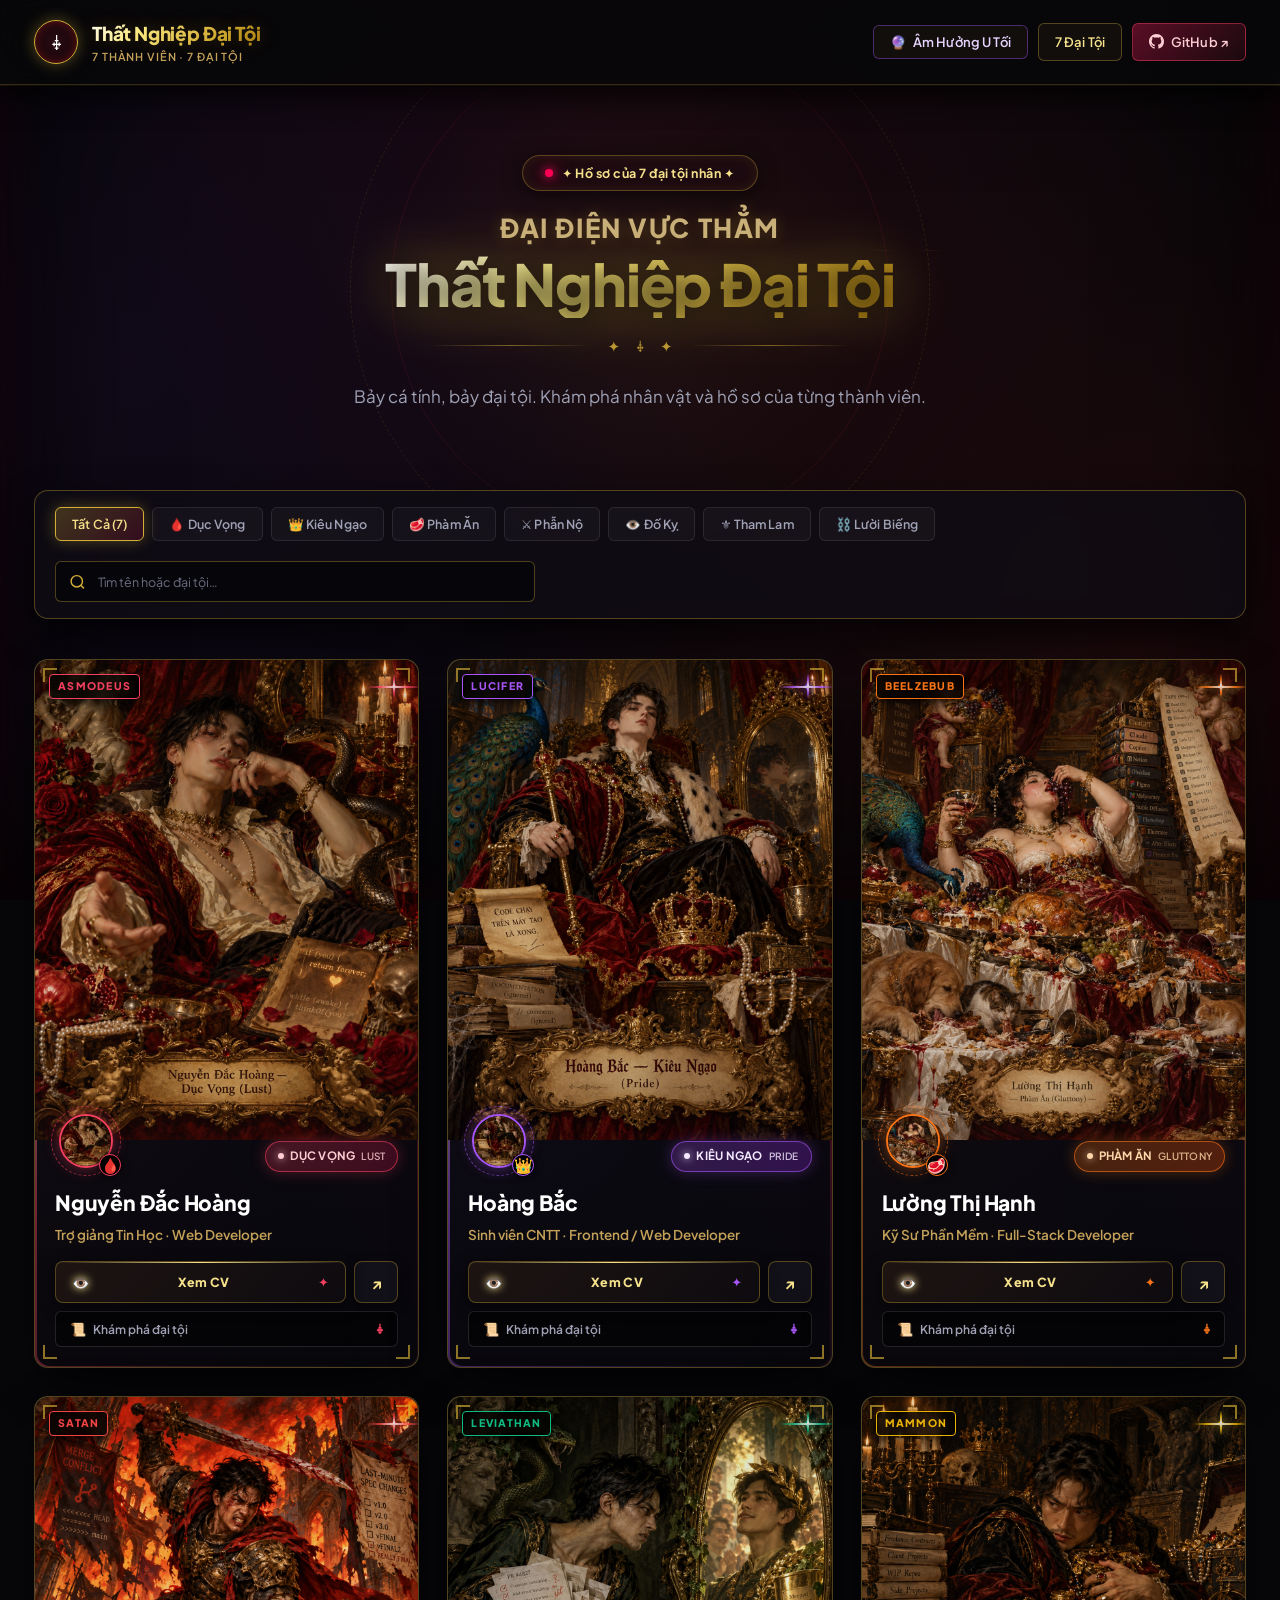
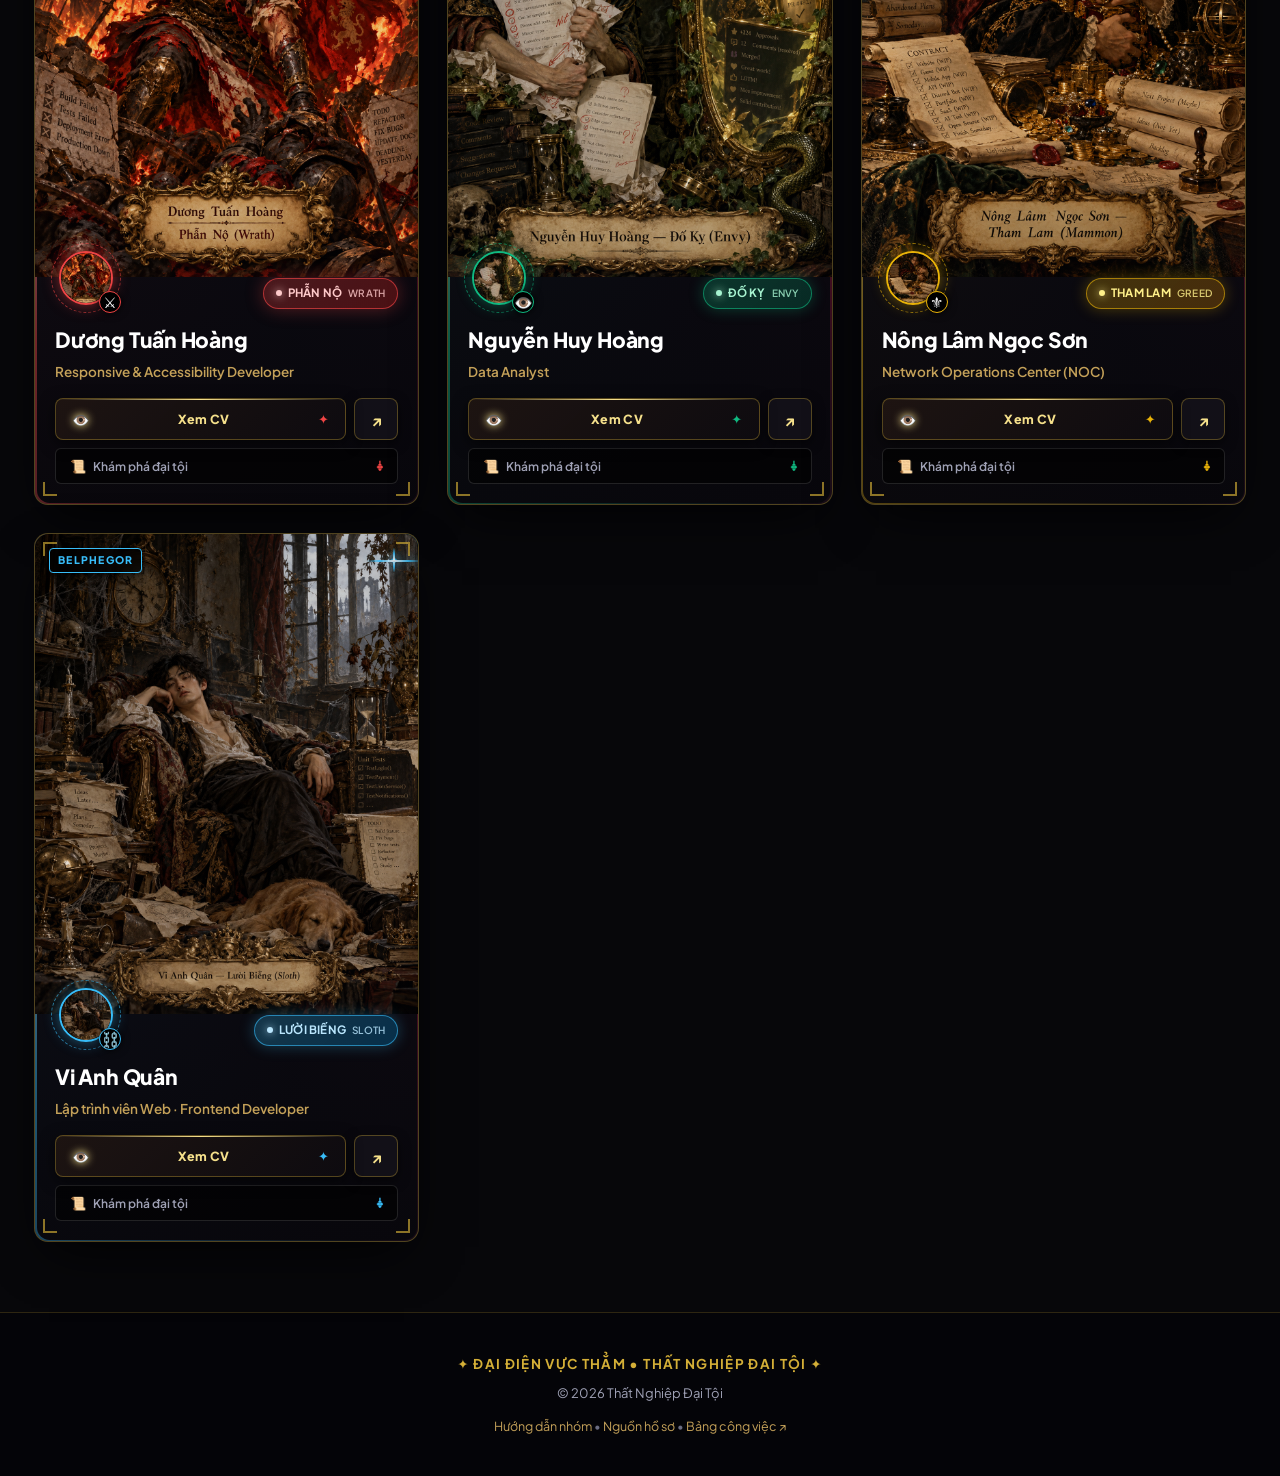
==== commit 1cbc1869: "fix: open member CV from names and card portraits" ====
--- a/index.html
+++ b/index.html
@@ -127,7 +127,7 @@
         </div>
 
         <div class="card-body">
-          <h3 class="card-name">Nguyễn Đắc Hoàng</h3>
+          <h3 class="card-name"><a class="member-cv-link" href="members/nguyen-dac-hoang/" data-cv-trigger aria-haspopup="dialog">Nguyễn Đắc Hoàng</a></h3>
           <p class="card-role">Trợ giảng Tin Học · Web Developer</p>
         </div>
 
@@ -187,7 +187,7 @@
         </div>
 
         <div class="card-body">
-          <h3 class="card-name">Hoàng Bắc</h3>
+          <h3 class="card-name"><a class="member-cv-link" href="members/hoang-bac/" data-cv-trigger aria-haspopup="dialog">Hoàng Bắc</a></h3>
           <p class="card-role">Sinh viên CNTT · Frontend / Web Developer</p>
         </div>
 
@@ -247,7 +247,7 @@
         </div>
 
         <div class="card-body">
-          <h3 class="card-name">Lường Thị Hạnh</h3>
+          <h3 class="card-name"><a class="member-cv-link" href="members/luong-thi-hanh/" data-cv-trigger aria-haspopup="dialog">Lường Thị Hạnh</a></h3>
           <p class="card-role">Kỹ Sư Phần Mềm · Full-Stack Developer</p>
         </div>
 
@@ -307,7 +307,7 @@
         </div>
 
         <div class="card-body">
-          <h3 class="card-name">Dương Tuấn Hoàng</h3>
+          <h3 class="card-name"><a class="member-cv-link" href="members/duong-tuan-hoang/" data-cv-trigger aria-haspopup="dialog">Dương Tuấn Hoàng</a></h3>
           <p class="card-role">Responsive &amp; Accessibility Developer</p>
         </div>
 
@@ -367,7 +367,7 @@
         </div>
 
         <div class="card-body">
-          <h3 class="card-name">Nguyễn Huy Hoàng</h3>
+          <h3 class="card-name"><a class="member-cv-link" href="members/nguyen-huy-hoang/" data-cv-trigger aria-haspopup="dialog">Nguyễn Huy Hoàng</a></h3>
           <p class="card-role">Data Analyst</p>
         </div>
 
@@ -427,7 +427,7 @@
         </div>
 
         <div class="card-body">
-          <h3 class="card-name">Nông Lâm Ngọc Sơn</h3>
+          <h3 class="card-name"><a class="member-cv-link" href="members/nong-lam-ngoc-son/" data-cv-trigger aria-haspopup="dialog">Nông Lâm Ngọc Sơn</a></h3>
           <p class="card-role">Network Operations Center (NOC)</p>
         </div>
 
@@ -487,7 +487,7 @@
         </div>
 
         <div class="card-body">
-          <h3 class="card-name">Vi Anh Quân</h3>
+          <h3 class="card-name"><a class="member-cv-link" href="members/vi-anh-quan/" data-cv-trigger aria-haspopup="dialog">Vi Anh Quân</a></h3>
           <p class="card-role">Lập trình viên Web · Frontend Developer</p>
         </div>
 
--- a/style.css
+++ b/style.css
@@ -698,7 +698,7 @@
   overflow: hidden;
   transition: transform 0.3s cubic-bezier(0.2, 0.8, 0.2, 1), box-shadow 0.3s ease, border-color 0.3s ease;
   transform-style: preserve-3d;
-  cursor: default;
+  cursor: pointer;
 }
 
 /* Card Demon Artwork Cover Banner */
@@ -1151,6 +1151,26 @@
 .card:hover .card-name {
   color: var(--gold-light);
   text-shadow: 0 0 15px rgba(212, 175, 55, 0.5);
+}
+
+.member-cv-link {
+  color: inherit;
+  text-decoration: none;
+  border-radius: 3px;
+}
+
+.member-cv-link:hover {
+  text-decoration: underline;
+  text-underline-offset: 5px;
+}
+
+.member-cv-link:focus-visible {
+  outline: 2px solid var(--gold-light);
+  outline-offset: 5px;
+}
+
+#membersGrid {
+  scroll-margin-top: 110px;
 }
 
 .card-role {
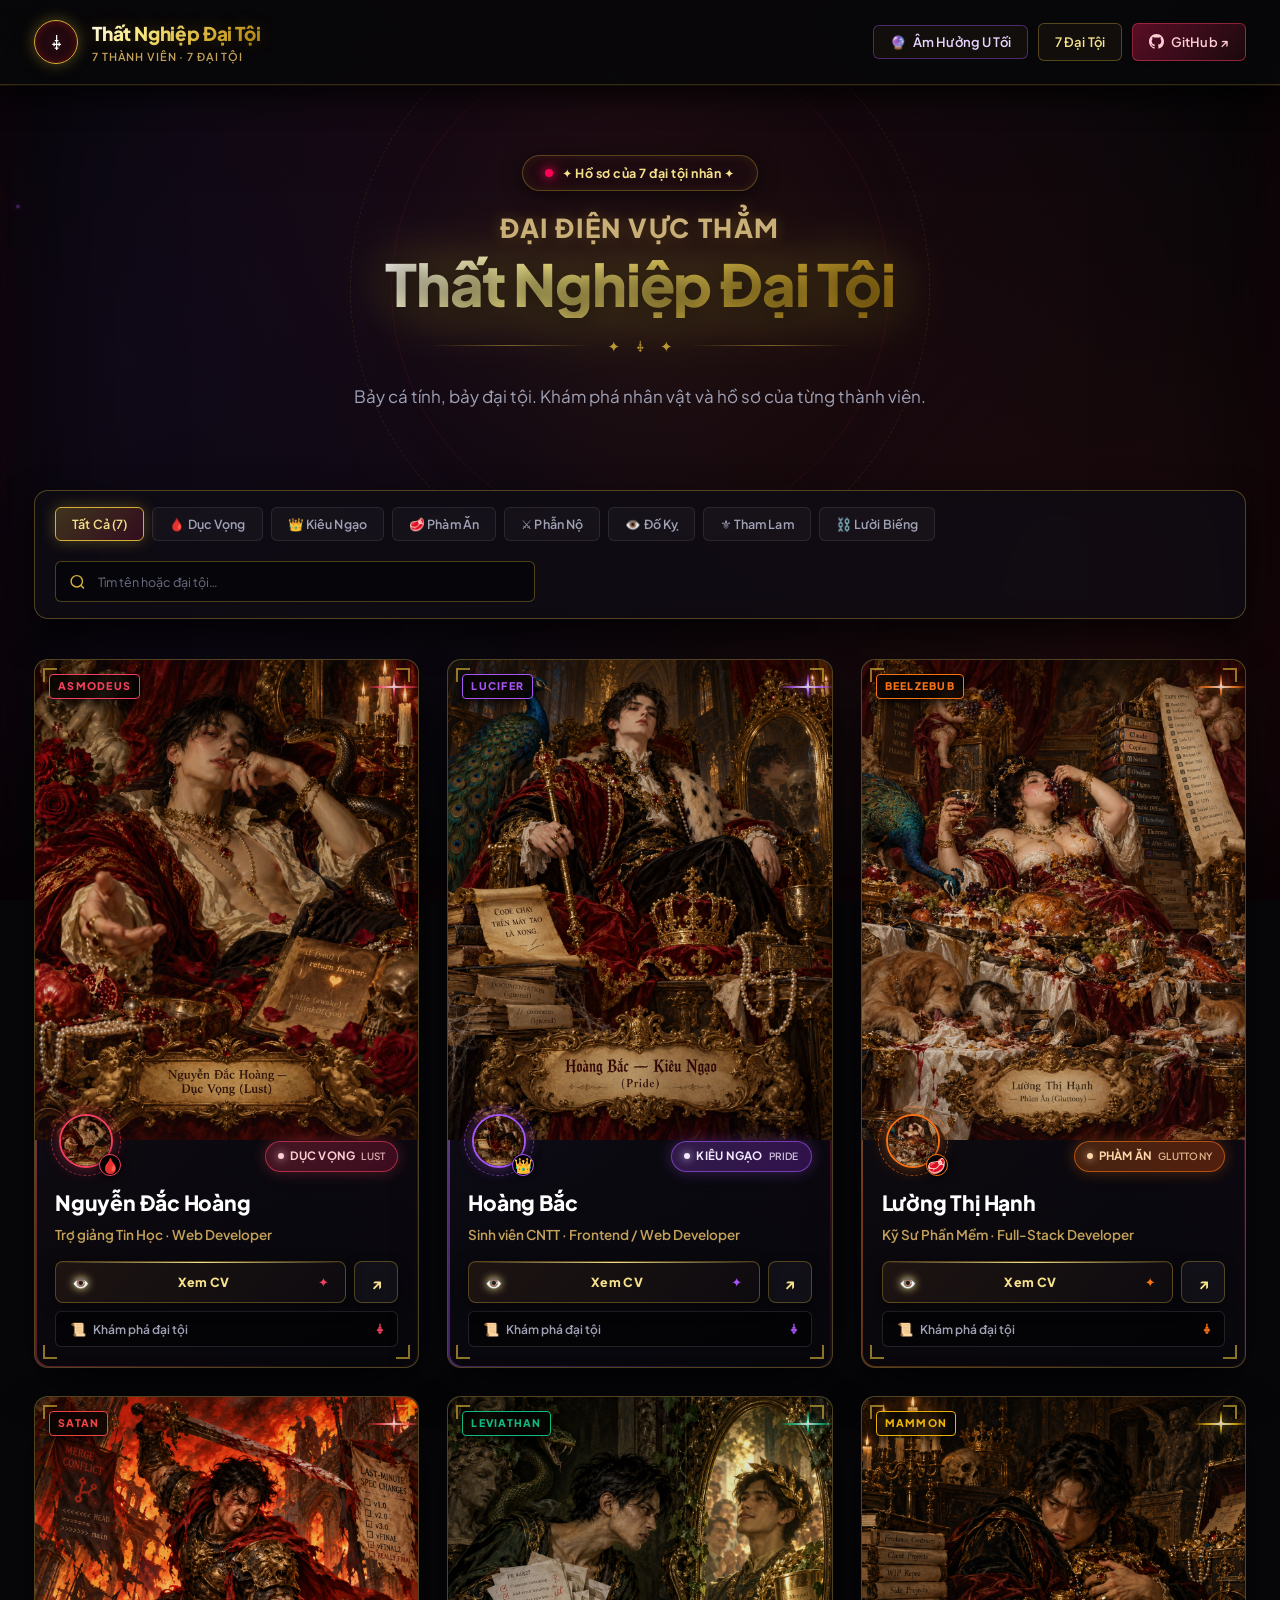
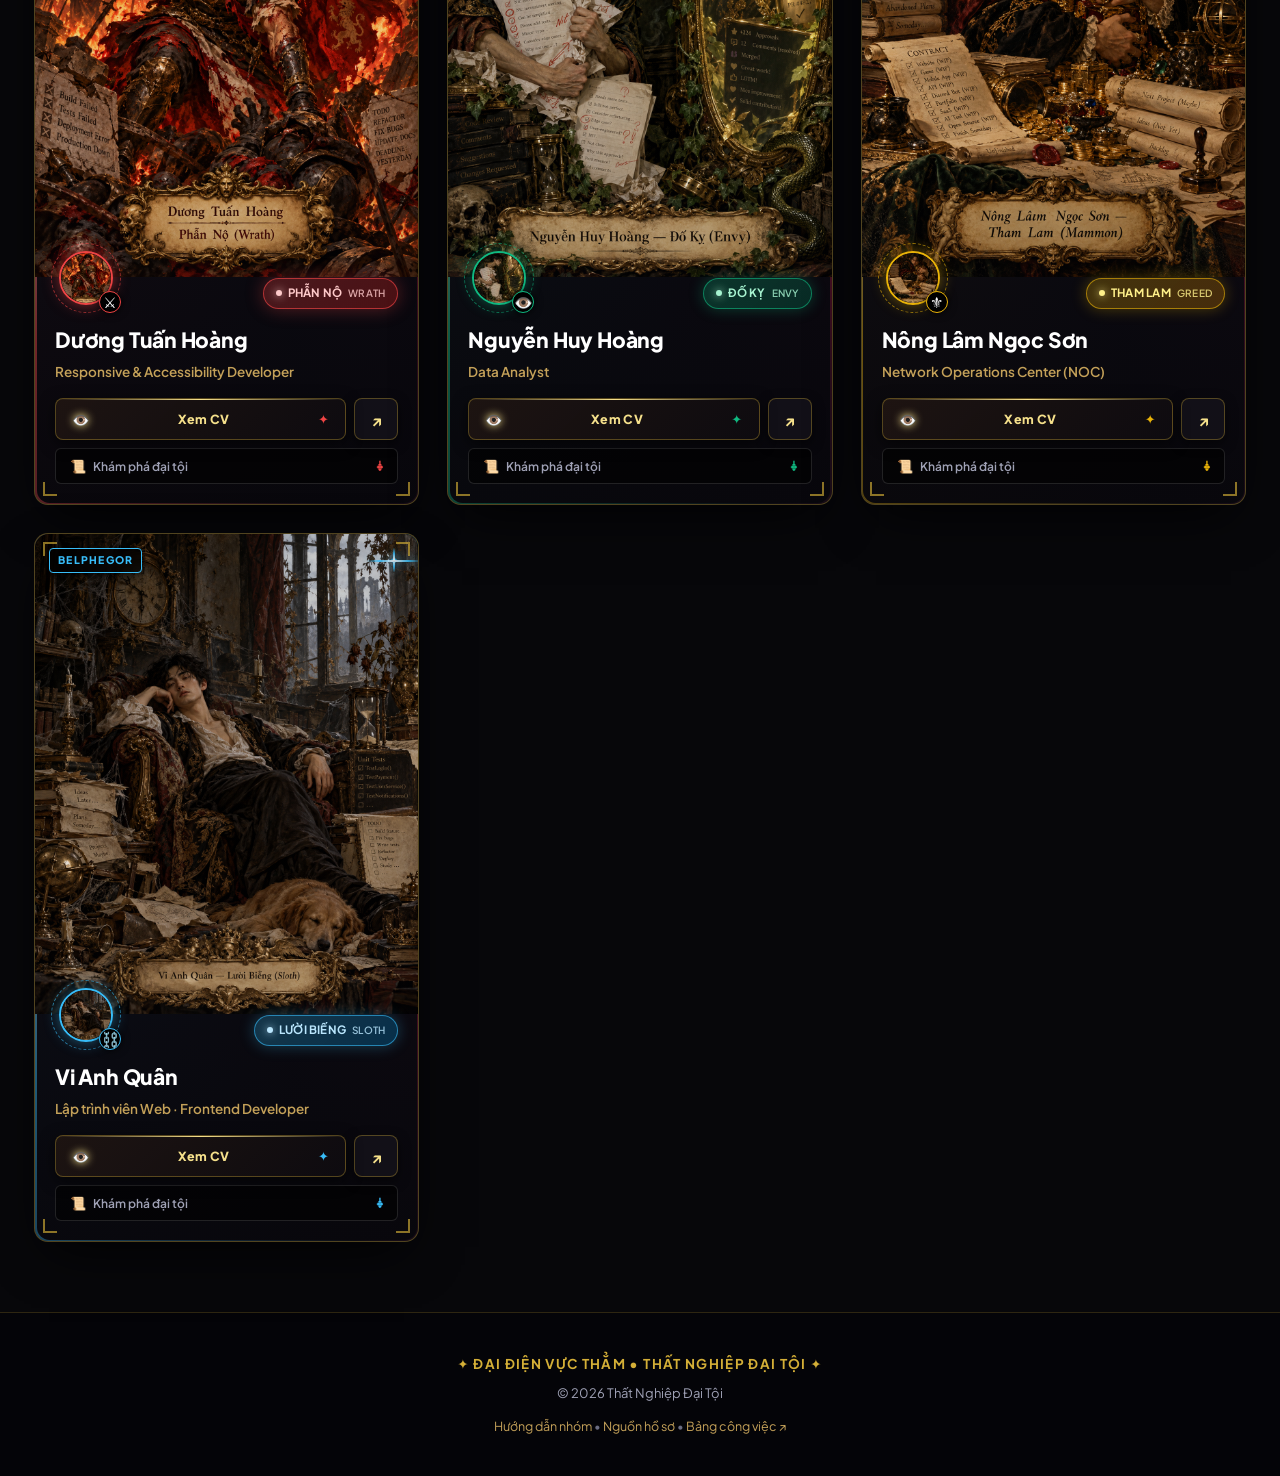
==== commit 90618933: "feat: tich hop nhac am huong u toi tu tiktok vao trang chu" ====
--- a/index.html
+++ b/index.html
@@ -619,6 +619,9 @@
     </div>
   </div>
 
+  <!-- Dark Gothic Background Audio Track (TikTok: @kame_mono) -->
+  <audio id="bgThemeAudio" src="assets/audio/sin_theme.mp3" loop preload="auto"></audio>
+
   <script src="script.js"></script>
 </body>
 </html>
